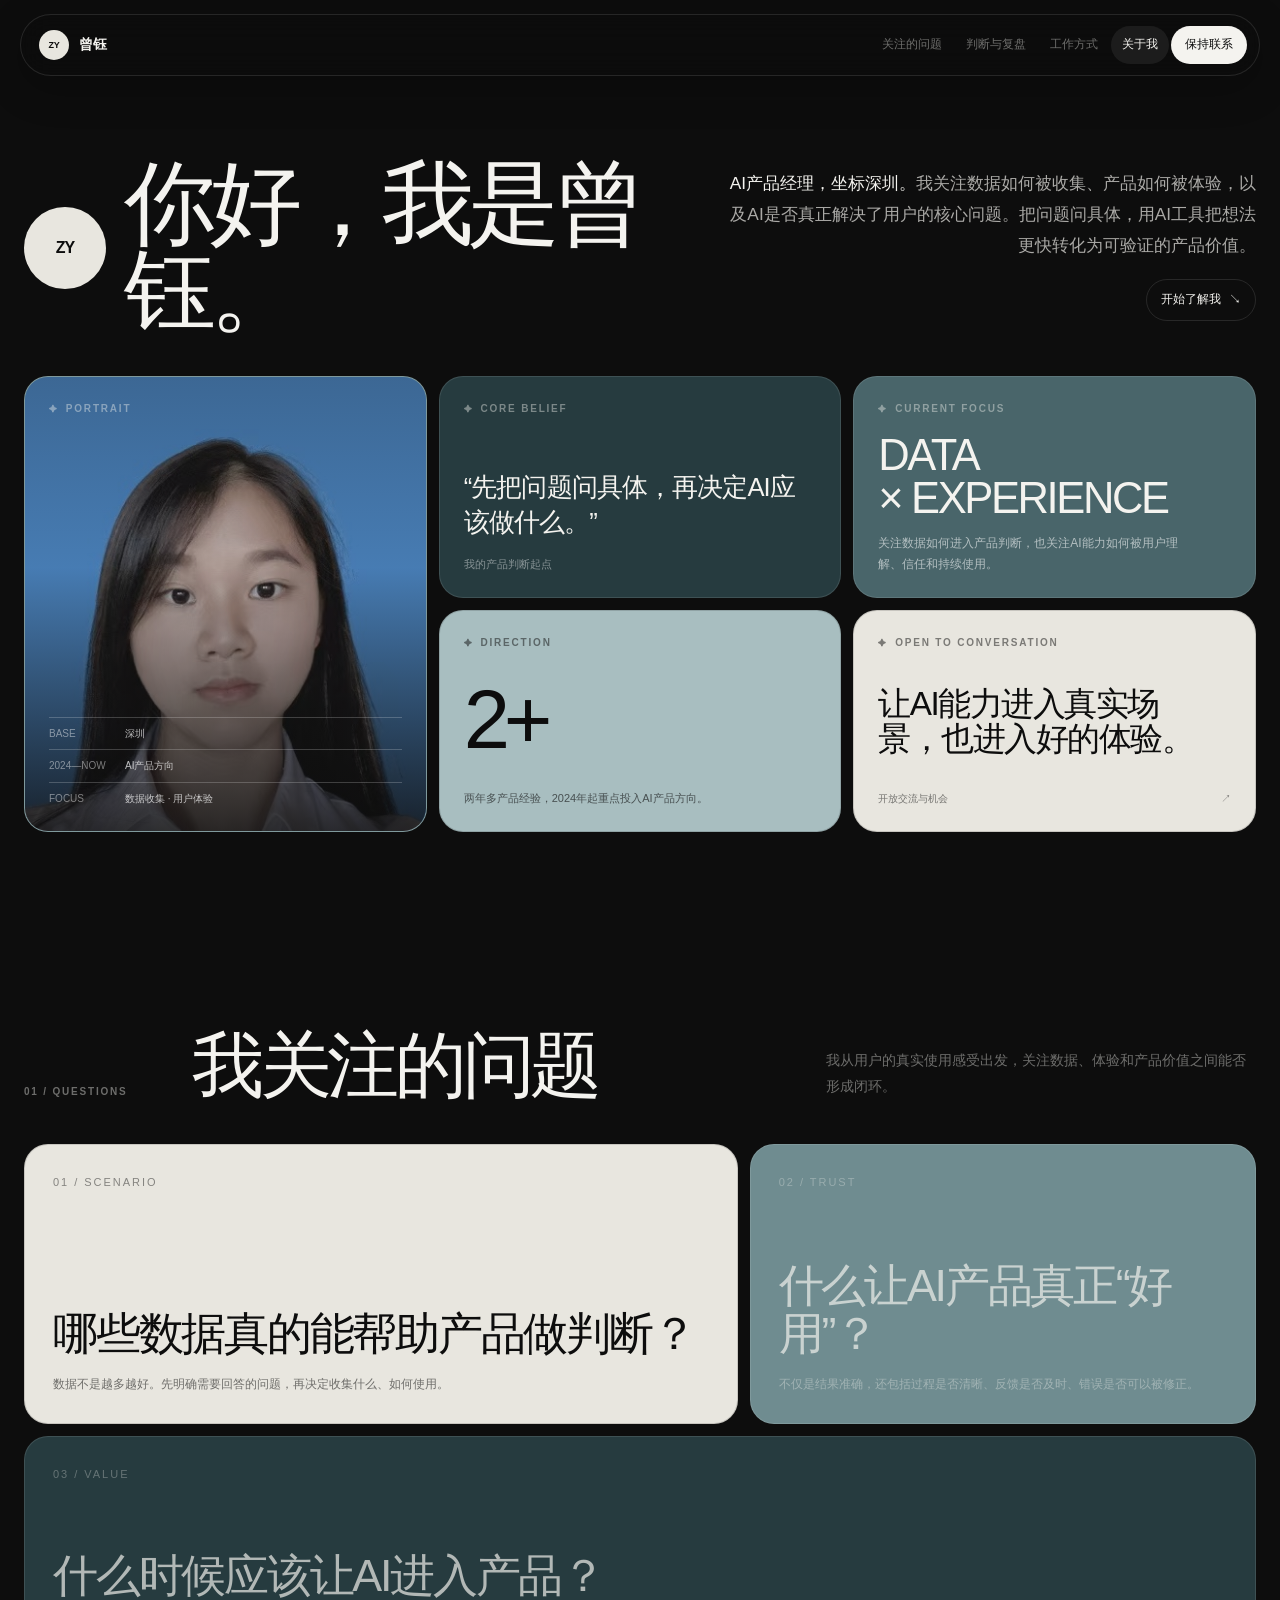
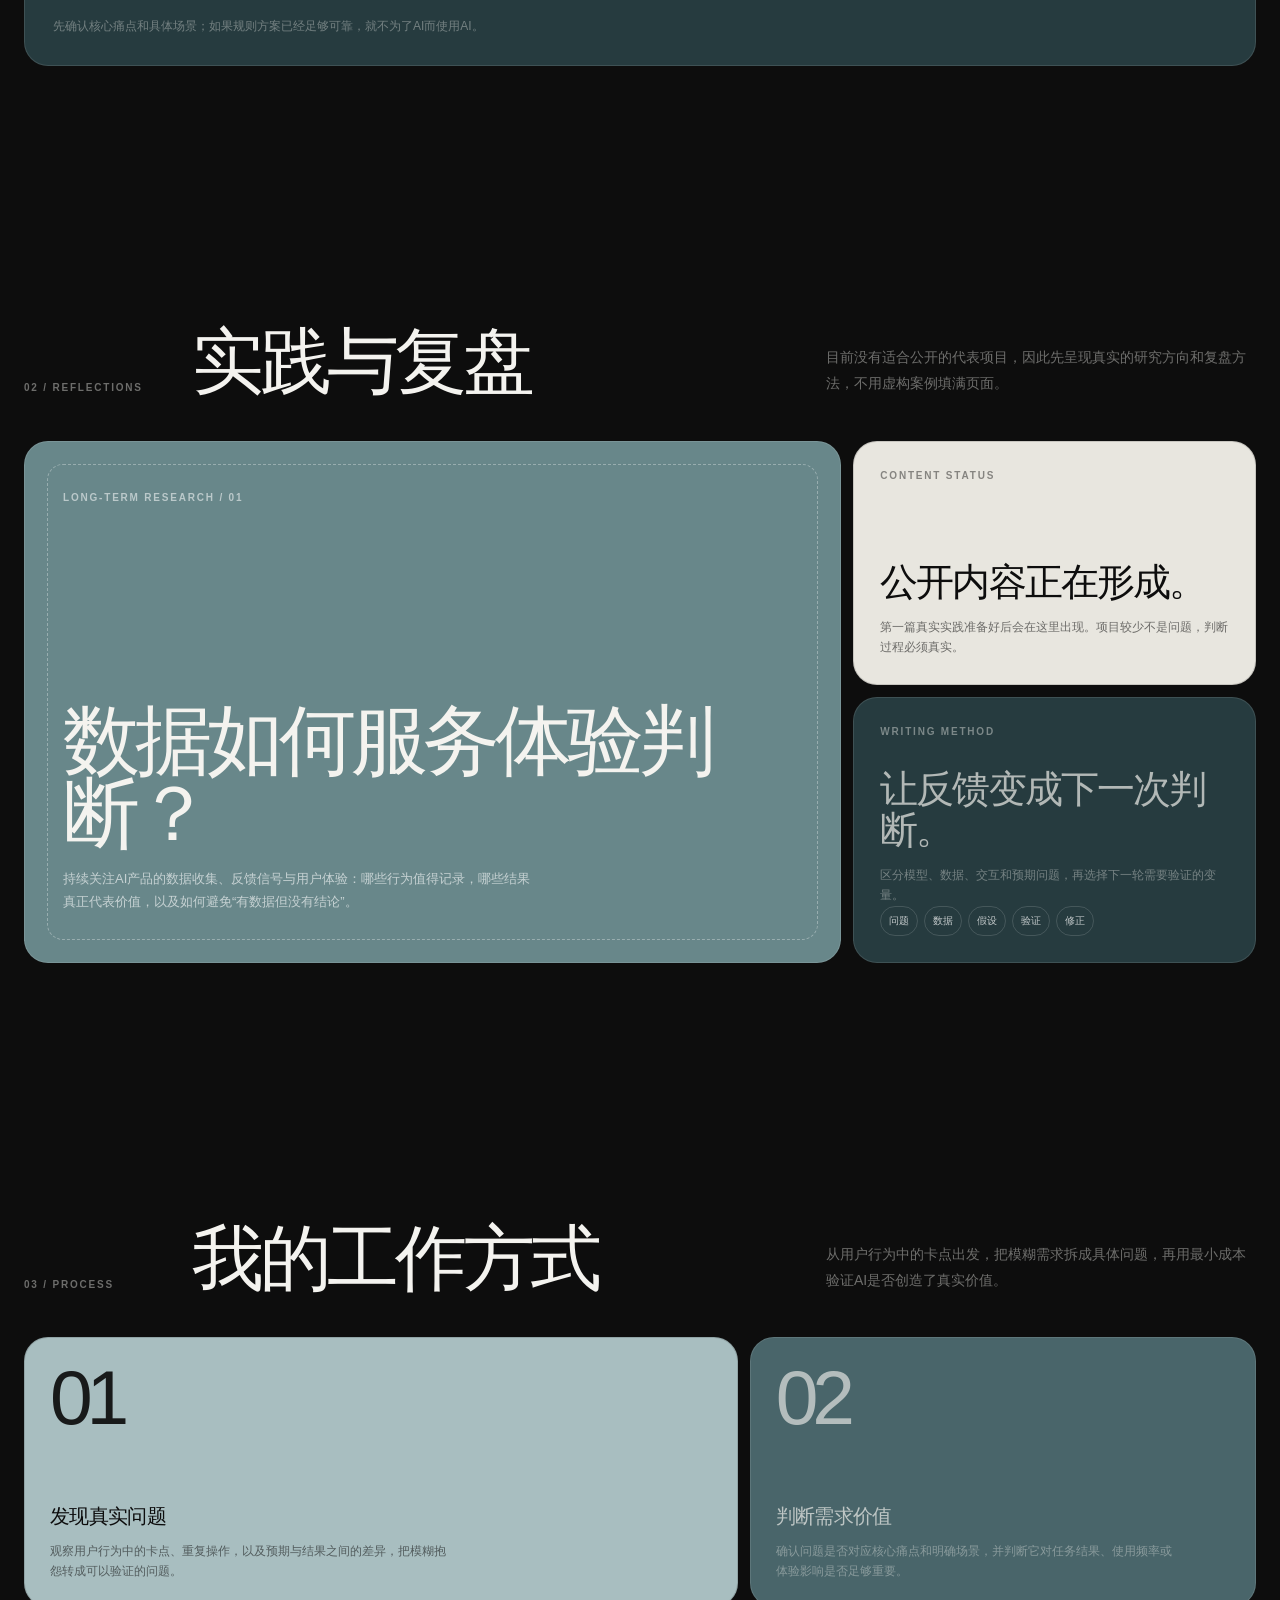
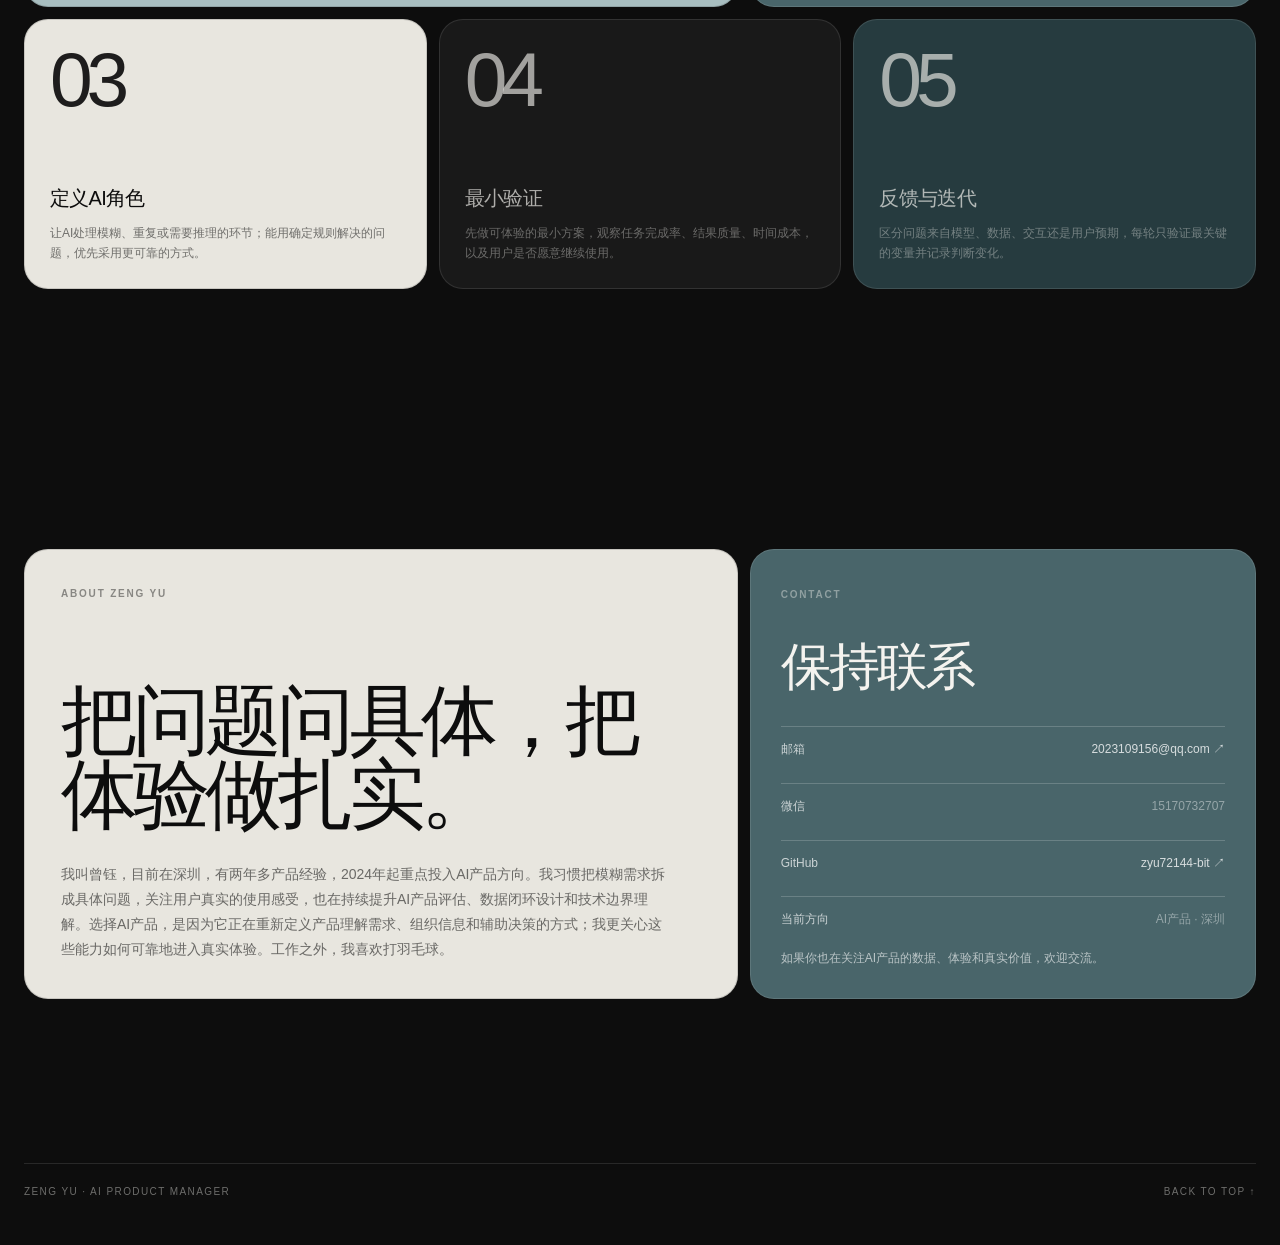
==== index.html @ a366eb20 "Update portfolio content and profile" ====
<!DOCTYPE html>
<html lang="zh-CN">
<head>
  <meta charset="UTF-8">
  <meta name="viewport" content="width=device-width, initial-scale=1.0">
  <meta name="description" content="曾钰，深圳AI产品经理，拥有2年多产品经验，关注AI产品的数据收集、用户体验与验证迭代。">
  <meta name="theme-color" content="#0d0d0d">
  <meta http-equiv="Content-Security-Policy" content="default-src 'self' data:; style-src 'unsafe-inline'; script-src 'unsafe-inline'; img-src 'self' data:; media-src 'self' data:; font-src 'self' data:; connect-src 'none'; object-src 'none'; base-uri 'none';">
  <title>曾钰 - 关注AI数据与用户体验的产品经理</title>
  <script>document.documentElement.classList.add('js');</script>
  <style>
    :root {
      --black: #0d0d0d;
      --black-soft: #131313;
      --black-raised: #191919;
      --line: rgba(255, 255, 255, 0.11);
      --line-dark: rgba(13, 13, 13, 0.15);
      --white: #f4f3ef;
      --white-soft: rgba(244, 243, 239, 0.68);
      --white-muted: rgba(244, 243, 239, 0.42);
      --paper: #e8e6df;
      --mist: #a8bec0;
      --mist-deep: #6f8c90;
      --teal: #49656a;
      --teal-deep: #263b3f;
      --max-width: 1240px;
      --nav-height: 62px;
      --radius: 24px;
      --radius-sm: 18px;
      --ease: cubic-bezier(0.22, 1, 0.36, 1);
      color-scheme: dark;
    }

    *,
    *::before,
    *::after {
      box-sizing: border-box;
    }

    html {
      scroll-behavior: smooth;
      background: var(--black);
    }

    body {
      margin: 0;
      min-width: 320px;
      overflow-x: hidden;
      background: var(--black);
      color: var(--white-soft);
      font-family: Helvetica, Arial, "PingFang SC", "Hiragino Sans GB", "Microsoft YaHei", sans-serif;
      font-size: 16px;
      line-height: 1.65;
      text-rendering: optimizeLegibility;
      -webkit-font-smoothing: antialiased;
    }

    body.menu-open {
      overflow: hidden;
    }

    a {
      color: inherit;
      text-decoration: none;
    }

    button,
    a {
      -webkit-tap-highlight-color: transparent;
    }

    button {
      font: inherit;
    }

    ::selection {
      background: var(--mist);
      color: var(--black);
    }

    :focus-visible {
      outline: 2px solid var(--white);
      outline-offset: 4px;
    }

    .skip-link {
      position: fixed;
      top: 10px;
      left: 10px;
      z-index: 1000;
      padding: 9px 13px;
      border-radius: 999px;
      background: var(--white);
      color: var(--black);
      transform: translateY(-170%);
      transition: transform 180ms ease;
    }

    .skip-link:focus {
      transform: translateY(0);
    }

    .site-header {
      position: fixed;
      inset: 0 0 auto;
      z-index: 100;
      padding: 14px 20px 0;
      pointer-events: none;
    }

    .nav-shell {
      width: min(100%, var(--max-width));
      min-height: var(--nav-height);
      margin: 0 auto;
      padding: 0 12px 0 18px;
      display: flex;
      align-items: center;
      justify-content: space-between;
      gap: 20px;
      border: 1px solid var(--line);
      border-radius: 999px;
      background: rgba(13, 13, 13, 0.84);
      box-shadow: 0 12px 40px rgba(0, 0, 0, 0.24);
      backdrop-filter: blur(14px);
      -webkit-backdrop-filter: blur(14px);
      pointer-events: auto;
    }

    .brand {
      display: inline-flex;
      align-items: center;
      gap: 10px;
      color: var(--white);
      font-size: 14px;
      font-weight: 600;
      white-space: nowrap;
    }

    .brand-mark {
      width: 30px;
      height: 30px;
      display: grid;
      place-items: center;
      border-radius: 50%;
      background: var(--paper);
      color: var(--black);
      font-size: 9px;
      letter-spacing: -0.02em;
    }

    .nav-links {
      display: flex;
      align-items: center;
      gap: 2px;
    }

    .nav-links a {
      padding: 9px 11px;
      border-radius: 999px;
      color: var(--white-muted);
      font-size: 12px;
      transition: color 200ms ease, background 200ms ease;
    }

    .nav-links a:hover,
    .nav-links a.active {
      background: rgba(255, 255, 255, 0.07);
      color: var(--white);
    }

    .nav-cta {
      padding: 9px 14px !important;
      background: var(--white) !important;
      color: var(--black) !important;
    }

    .menu-toggle {
      display: none;
      padding: 8px 13px;
      border: 0;
      border-radius: 999px;
      background: var(--white);
      color: var(--black);
      cursor: pointer;
      font-size: 12px;
      font-weight: 600;
    }

    main {
      position: relative;
      z-index: 1;
    }

    .hero,
    .section,
    #contact {
      scroll-margin-top: calc(var(--nav-height) + 34px);
    }

    .hero {
      min-height: 100svh;
      padding: 132px 24px 40px;
      display: flex;
      align-items: center;
    }

    .container {
      width: min(100%, var(--max-width));
      margin: 0 auto;
    }

    .hero-topline {
      margin-bottom: 40px;
      display: flex;
      align-items: flex-start;
      justify-content: space-between;
      gap: 34px;
    }

    .hello-lockup {
      display: flex;
      align-items: center;
      gap: 18px;
    }

    .hello-disc {
      width: clamp(58px, 6.4vw, 84px);
      height: clamp(58px, 6.4vw, 84px);
      flex: 0 0 auto;
      display: grid;
      place-items: center;
      border-radius: 50%;
      background: var(--paper);
      color: var(--black);
      font-size: clamp(0.8rem, 1.4vw, 1rem);
      font-weight: 700;
      letter-spacing: -0.06em;
      transition: transform 420ms var(--ease);
    }

    .hello-lockup:hover .hello-disc {
      transform: rotate(-8deg) scale(1.04);
    }

    .hero h1 {
      margin: 0;
      color: var(--white);
      font-size: clamp(3rem, 7.2vw, 6.8rem);
      font-weight: 500;
      letter-spacing: -0.065em;
      line-height: 0.96;
    }

    .hero-copy {
      max-width: 540px;
      padding-top: 8px;
      text-align: right;
    }

    .hero-copy p {
      margin: 0;
      color: var(--white-soft);
      font-size: clamp(0.92rem, 1.5vw, 1.08rem);
      line-height: 1.8;
    }

    .hero-copy strong {
      color: var(--white);
      font-weight: 500;
    }

    .hero-copy a {
      margin-top: 18px;
      display: inline-flex;
      align-items: center;
      gap: 8px;
      padding: 10px 14px;
      border: 1px solid var(--line);
      border-radius: 999px;
      color: var(--white);
      font-size: 12px;
      transition: background 200ms ease, transform 200ms var(--ease);
    }

    .hero-copy a:hover {
      background: rgba(255, 255, 255, 0.07);
      transform: translateY(-2px);
    }

    .bento-grid {
      display: grid;
      grid-template-columns: repeat(12, minmax(0, 1fr));
      grid-auto-rows: 222px;
      gap: 12px;
    }

    .card {
      position: relative;
      min-width: 0;
      overflow: hidden;
      border: 1px solid var(--line);
      border-radius: var(--radius);
      background: var(--black-raised);
      transition: transform 420ms var(--ease), border-color 260ms ease;
    }

    .card:hover {
      z-index: 2;
      border-color: rgba(255, 255, 255, 0.22);
      transform: translateY(-4px);
    }

    .js .card.reveal.is-visible:hover {
      transform: translateY(-4px);
    }

    .card-label {
      display: inline-flex;
      align-items: center;
      gap: 7px;
      color: var(--white-muted);
      font-size: 10px;
      font-weight: 600;
      letter-spacing: 0.18em;
      text-transform: uppercase;
    }

    .card-label::before {
      content: "✦";
      font-size: 8px;
    }

    .portrait-card {
      grid-column: span 4;
      grid-row: span 2;
      padding: 24px;
      display: flex;
      flex-direction: column;
      justify-content: space-between;
      background: var(--mist-deep);
      color: var(--white);
    }

    .portrait-placeholder {
      position: absolute;
      inset: 0;
      display: grid;
      place-items: center;
      padding: 30px;
      background: var(--mist-deep);
      text-align: center;
    }

    .portrait-placeholder::before {
      content: "";
      position: absolute;
      inset: 18px;
      border: 1px dashed rgba(255, 255, 255, 0.3);
      border-radius: 16px;
    }

    .portrait-photo {
      position: absolute;
      inset: 0;
      width: 100%;
      height: 100%;
      object-fit: cover;
      object-position: center 24%;
      filter: saturate(0.74) contrast(0.96) brightness(0.9);
    }

    .portrait-card::after {
      content: "";
      position: absolute;
      inset: 0;
      z-index: 1;
      background: linear-gradient(180deg, rgba(13, 13, 13, 0.2) 0%, rgba(13, 13, 13, 0.02) 42%, rgba(13, 13, 13, 0.82) 100%);
      pointer-events: none;
    }

    .placeholder-text {
      position: relative;
      z-index: 1;
      max-width: 240px;
      padding: 13px 15px;
      border-radius: 12px;
      background: rgba(13, 13, 13, 0.54);
      color: rgba(255, 255, 255, 0.76);
      font-size: 11px;
      line-height: 1.65;
    }

    .placeholder-text strong {
      display: block;
      margin-bottom: 4px;
      color: var(--white);
      font-size: 13px;
      font-weight: 600;
    }

    .portrait-card .card-label,
    .portrait-meta {
      position: relative;
      z-index: 2;
    }

    .portrait-meta {
      display: grid;
      gap: 7px;
    }

    .meta-row {
      padding-top: 8px;
      display: grid;
      grid-template-columns: 64px 1fr;
      gap: 12px;
      border-top: 1px solid rgba(255, 255, 255, 0.2);
      color: rgba(255, 255, 255, 0.72);
      font-size: 10px;
    }

    .meta-row span:first-child {
      color: rgba(255, 255, 255, 0.45);
    }

    .manifesto-card {
      grid-column: span 4;
      padding: 24px;
      display: flex;
      flex-direction: column;
      justify-content: space-between;
      background: var(--teal-deep);
    }

    .manifesto-card blockquote {
      margin: 0;
      max-width: 410px;
      color: var(--white);
      font-size: clamp(1.15rem, 2vw, 1.6rem);
      font-weight: 400;
      letter-spacing: -0.035em;
      line-height: 1.35;
    }

    .manifesto-card p {
      margin: 16px 0 0;
      color: rgba(255, 255, 255, 0.45);
      font-size: 11px;
    }

    .stat-card {
      grid-column: span 4;
      padding: 24px;
      display: flex;
      flex-direction: column;
      justify-content: space-between;
      background: var(--mist);
      color: var(--black);
      border-color: var(--line-dark);
    }

    .stat-card .card-label {
      color: rgba(13, 13, 13, 0.5);
    }

    .stat-card strong {
      display: block;
      color: var(--black);
      font-size: clamp(3.2rem, 6.5vw, 6rem);
      font-weight: 500;
      letter-spacing: -0.075em;
      line-height: 0.9;
    }

    .stat-card p {
      margin: 0;
      color: rgba(13, 13, 13, 0.62);
      font-size: 11px;
    }

    .visual-card {
      grid-column: span 4;
      padding: 24px;
      display: flex;
      flex-direction: column;
      justify-content: space-between;
      background: var(--teal);
    }

    .visual-placeholder {
      position: absolute;
      inset: 0;
      display: grid;
      place-items: center;
      padding: 28px;
      background: var(--teal);
    }

    .visual-placeholder::before {
      content: "";
      position: absolute;
      inset: 18px;
      border: 1px dashed rgba(255, 255, 255, 0.3);
      border-radius: 16px;
    }

    .visual-card .card-label,
    .visual-card .visual-caption {
      position: relative;
      z-index: 2;
    }

    .visual-caption {
      display: flex;
      align-items: flex-end;
      justify-content: space-between;
      gap: 14px;
      color: rgba(255, 255, 255, 0.78);
      font-size: 11px;
    }

    .visual-caption span:last-child {
      font-size: 20px;
    }

    .focus-content {
      position: relative;
      z-index: 2;
      min-height: 100%;
      display: flex;
      flex-direction: column;
      justify-content: center;
      gap: 14px;
    }

    .focus-content strong {
      color: var(--white);
      font-size: clamp(2rem, 3.4vw, 3.5rem);
      font-weight: 500;
      letter-spacing: -0.055em;
      line-height: 0.98;
    }

    .focus-content p {
      max-width: 310px;
      margin: 0;
      color: rgba(255, 255, 255, 0.58);
      font-size: 12px;
      line-height: 1.7;
    }

    .contact-card {
      grid-column: span 4;
      padding: 24px;
      display: flex;
      flex-direction: column;
      justify-content: space-between;
      background: var(--paper);
      color: var(--black);
      border-color: var(--line-dark);
    }

    .contact-card .card-label {
      color: rgba(13, 13, 13, 0.5);
    }

    .contact-card h2 {
      margin: 0;
      max-width: 330px;
      color: var(--black);
      font-size: clamp(1.5rem, 2.6vw, 2.3rem);
      font-weight: 500;
      letter-spacing: -0.045em;
      line-height: 1.08;
    }

    .contact-card p {
      margin: 0;
      display: flex;
      justify-content: space-between;
      gap: 12px;
      color: rgba(13, 13, 13, 0.52);
      font-size: 10px;
    }

    .section {
      padding: 130px 24px;
    }

    .section-head {
      margin-bottom: 44px;
      display: grid;
      grid-template-columns: 140px minmax(0, 1fr) minmax(260px, 430px);
      gap: 28px;
      align-items: end;
    }

    .section-index,
    .eyebrow {
      color: var(--white-muted);
      font-size: 10px;
      font-weight: 600;
      letter-spacing: 0.18em;
      text-transform: uppercase;
    }

    .section-title {
      margin: 0;
      color: var(--white);
      font-size: clamp(2.6rem, 5.6vw, 5.4rem);
      font-weight: 500;
      letter-spacing: -0.06em;
      line-height: 0.98;
    }

    .section-lead {
      margin: 0;
      color: var(--white-muted);
      font-size: 14px;
      line-height: 1.85;
    }

    .question-grid,
    .reflection-grid,
    .process-grid,
    .about-grid {
      display: grid;
      grid-template-columns: repeat(12, minmax(0, 1fr));
      gap: 12px;
    }

    .process-grid {
      margin: 0;
      padding: 0;
      list-style: none;
    }

    .question-card {
      min-height: 280px;
      padding: 28px;
      display: flex;
      flex-direction: column;
      justify-content: space-between;
    }

    .question-card:nth-child(1) {
      grid-column: span 7;
      background: var(--paper);
      color: var(--black);
      border-color: var(--line-dark);
    }

    .question-card:nth-child(2) {
      grid-column: span 5;
      background: var(--mist-deep);
    }

    .question-card:nth-child(3) {
      grid-column: span 12;
      min-height: 230px;
      background: var(--teal-deep);
    }

    .question-card .number {
      color: currentColor;
      font-size: 11px;
      letter-spacing: 0.18em;
      opacity: 0.45;
    }

    .question-card h3 {
      max-width: 720px;
      margin: 50px 0 0;
      color: currentColor;
      font-size: clamp(1.7rem, 3.5vw, 3.4rem);
      font-weight: 500;
      letter-spacing: -0.05em;
      line-height: 1.08;
    }

    .question-card p {
      margin: 18px 0 0;
      color: currentColor;
      font-size: 12px;
      opacity: 0.55;
    }

    .reflection-cover {
      grid-column: span 8;
      grid-row: span 2;
      min-height: 500px;
      display: grid;
      place-items: center;
      background: #68878a;
    }

    .reflection-cover::before {
      content: "";
      position: absolute;
      inset: 22px;
      border: 1px dashed rgba(255, 255, 255, 0.32);
      border-radius: 16px;
    }

    .reflection-cover .placeholder-text {
      max-width: 290px;
      text-align: center;
    }

    .research-preview {
      position: relative;
      z-index: 1;
      width: 100%;
      min-height: 500px;
      padding: 38px;
      display: flex;
      flex-direction: column;
      justify-content: space-between;
      color: var(--white);
    }

    .research-preview .eyebrow {
      color: rgba(255, 255, 255, 0.55);
    }

    .research-preview h3 {
      max-width: 700px;
      margin: 0;
      font-size: clamp(2.6rem, 6vw, 5.8rem);
      font-weight: 500;
      letter-spacing: -0.065em;
      line-height: 0.95;
    }

    .research-preview p {
      max-width: 480px;
      margin: 18px 0 0;
      color: rgba(255, 255, 255, 0.62);
      font-size: 13px;
      line-height: 1.75;
    }

    .status-card,
    .method-card {
      grid-column: span 4;
      min-height: 244px;
      padding: 26px;
      display: flex;
      flex-direction: column;
      justify-content: space-between;
    }

    .status-card {
      background: var(--paper);
      color: var(--black);
      border-color: var(--line-dark);
    }

    .method-card {
      background: var(--teal-deep);
    }

    .status-card .eyebrow {
      color: rgba(13, 13, 13, 0.45);
    }

    .status-card h3,
    .method-card h3 {
      margin: 28px 0 0;
      color: currentColor;
      font-size: clamp(1.6rem, 3vw, 2.6rem);
      font-weight: 500;
      letter-spacing: -0.05em;
      line-height: 1.08;
    }

    .status-card p,
    .method-card p {
      margin: 14px 0 0;
      color: currentColor;
      font-size: 12px;
      line-height: 1.7;
      opacity: 0.56;
    }

    .method-flow {
      display: flex;
      flex-wrap: wrap;
      gap: 6px;
      color: rgba(255, 255, 255, 0.72);
      font-size: 10px;
    }

    .method-flow span {
      padding: 6px 8px;
      border: 1px solid rgba(255, 255, 255, 0.14);
      border-radius: 999px;
    }

    .process-card {
      grid-column: span 4;
      min-height: 270px;
      padding: 25px;
      display: flex;
      flex-direction: column;
      justify-content: space-between;
    }

    .process-card:nth-child(1) {
      grid-column: span 7;
      background: var(--mist);
      color: var(--black);
      border-color: var(--line-dark);
    }

    .process-card:nth-child(2) {
      grid-column: span 5;
      background: var(--teal);
    }

    .process-card:nth-child(3),
    .process-card:nth-child(4),
    .process-card:nth-child(5) {
      grid-column: span 4;
    }

    .process-card:nth-child(3) {
      background: var(--paper);
      color: var(--black);
      border-color: var(--line-dark);
    }

    .process-card:nth-child(4) {
      background: var(--black-raised);
    }

    .process-card:nth-child(5) {
      background: var(--teal-deep);
    }

    .process-number {
      color: currentColor;
      font-size: clamp(3rem, 6vw, 5rem);
      font-weight: 500;
      letter-spacing: -0.08em;
      line-height: 0.9;
      opacity: 0.92;
    }

    .process-card h3 {
      margin: 0 0 8px;
      color: currentColor;
      font-size: 20px;
      font-weight: 500;
      letter-spacing: -0.035em;
    }

    .process-card p {
      max-width: 400px;
      margin: 0;
      color: currentColor;
      font-size: 12px;
      line-height: 1.7;
      opacity: 0.55;
    }

    .about-card {
      grid-column: span 7;
      min-height: 450px;
      padding: 36px;
      display: flex;
      flex-direction: column;
      justify-content: space-between;
      background: var(--paper);
      color: var(--black);
      border-color: var(--line-dark);
    }

    .about-card .eyebrow {
      color: rgba(13, 13, 13, 0.44);
    }

    .about-card h2 {
      max-width: 760px;
      margin: 30px 0;
      color: var(--black);
      font-size: clamp(2.7rem, 6vw, 6rem);
      font-weight: 500;
      letter-spacing: -0.065em;
      line-height: 0.96;
    }

    .about-card p {
      max-width: 610px;
      margin: 0;
      color: rgba(13, 13, 13, 0.58);
      font-size: 14px;
      line-height: 1.8;
    }

    .contact-panel {
      grid-column: span 5;
      min-height: 450px;
      padding: 30px;
      display: flex;
      flex-direction: column;
      justify-content: space-between;
      background: var(--teal);
    }

    .contact-panel h2 {
      margin: 34px 0 0;
      color: var(--white);
      font-size: clamp(2.1rem, 4vw, 4rem);
      font-weight: 500;
      letter-spacing: -0.055em;
      line-height: 1;
    }

    .contact-list {
      margin: 34px 0 0;
      padding: 0;
      display: grid;
      gap: 10px;
      list-style: none;
    }

    .contact-list li {
      padding: 13px 0;
      display: flex;
      justify-content: space-between;
      gap: 16px;
      border-top: 1px solid rgba(255, 255, 255, 0.18);
      color: rgba(255, 255, 255, 0.72);
      font-size: 12px;
    }

    .contact-list span:last-child {
      color: rgba(255, 255, 255, 0.42);
    }

    .contact-list a {
      color: rgba(255, 255, 255, 0.78);
      text-align: right;
      overflow-wrap: anywhere;
      transition: color 180ms ease;
    }

    .contact-list a:hover {
      color: var(--white);
    }

    .contact-note {
      margin: 0;
      color: rgba(255, 255, 255, 0.62);
      font-size: 12px;
      line-height: 1.7;
    }

    .footer {
      padding: 34px 24px 44px;
    }

    .footer-inner {
      width: min(100%, var(--max-width));
      margin: 0 auto;
      padding-top: 20px;
      display: flex;
      justify-content: space-between;
      gap: 24px;
      border-top: 1px solid var(--line);
      color: var(--white-muted);
      font-size: 10px;
      letter-spacing: 0.14em;
      text-transform: uppercase;
    }

    .js .reveal {
      opacity: 0;
      transform: translateY(26px);
      transition: opacity 760ms var(--ease), transform 760ms var(--ease);
    }

    .js .reveal.is-visible {
      opacity: 1;
      transform: translateY(0);
    }

    .delay-1 {
      transition-delay: 80ms !important;
    }

    .delay-2 {
      transition-delay: 160ms !important;
    }

    .delay-3 {
      transition-delay: 240ms !important;
    }

    @media (max-width: 980px) {
      .hero-topline {
        align-items: flex-start;
        flex-direction: column;
      }

      .hero-copy {
        max-width: 680px;
        padding-left: calc(clamp(58px, 6.4vw, 84px) + 18px);
        text-align: left;
      }

      .portrait-card {
        grid-column: span 6;
      }

      .manifesto-card,
      .stat-card,
      .visual-card,
      .contact-card {
        grid-column: span 6;
      }

      .section-head {
        grid-template-columns: 110px minmax(0, 1fr);
      }

      .section-lead {
        grid-column: 2;
      }

      .reflection-cover {
        grid-column: span 7;
      }

      .status-card,
      .method-card {
        grid-column: span 5;
      }

      .process-card:nth-child(n) {
        grid-column: span 6;
      }

      .process-card:last-child {
        grid-column: span 12;
      }
    }

    @media (max-width: 760px) {
      :root {
        --nav-height: 56px;
        --radius: 20px;
      }

      .site-header {
        padding: 10px 12px 0;
      }

      .nav-shell {
        min-height: var(--nav-height);
        padding: 0 10px 0 13px;
        overflow: visible;
      }

      .menu-toggle {
        display: inline-flex;
      }

      .nav-links {
        position: absolute;
        top: calc(100% + 8px);
        left: 12px;
        right: 12px;
        padding: 10px;
        display: grid;
        gap: 2px;
        border: 1px solid var(--line);
        border-radius: 20px;
        background: rgba(13, 13, 13, 0.97);
        box-shadow: 0 18px 50px rgba(0, 0, 0, 0.35);
        opacity: 0;
        visibility: hidden;
        transform: translateY(-8px);
        transition: opacity 180ms ease, visibility 180ms ease, transform 180ms ease;
      }

      .nav-links.open {
        opacity: 1;
        visibility: visible;
        transform: translateY(0);
      }

      .nav-links a {
        padding: 12px;
      }

      .nav-cta {
        margin-top: 4px;
        text-align: center;
      }

      .hero {
        min-height: auto;
        padding: 112px 16px 32px;
      }

      .hello-lockup {
        gap: 12px;
      }

      .hello-disc {
        width: 54px;
        height: 54px;
      }

      .hero h1 {
        font-size: clamp(2.8rem, 13vw, 4.4rem);
      }

      .hero-copy {
        padding-left: 66px;
      }

      .bento-grid {
        grid-template-columns: repeat(2, minmax(0, 1fr));
        grid-auto-rows: auto;
      }

      .portrait-card {
        grid-column: span 1;
        grid-row: span 2;
        min-height: 500px;
      }

      .manifesto-card,
      .stat-card,
      .visual-card,
      .contact-card {
        grid-column: span 1;
        min-height: 244px;
      }

      .section {
        padding: 100px 16px;
      }

      .section-head {
        margin-bottom: 30px;
        grid-template-columns: 1fr;
        gap: 13px;
      }

      .section-lead {
        grid-column: auto;
      }

      .question-card:nth-child(n),
      .reflection-cover,
      .status-card,
      .method-card,
      .process-card:nth-child(n),
      .about-card,
      .contact-panel {
        grid-column: span 12;
      }

      .question-card:nth-child(n) {
        min-height: 240px;
      }

      .reflection-cover {
        grid-row: auto;
        min-height: 400px;
      }

      .status-card,
      .method-card,
      .process-card {
        min-height: 235px;
      }

      .about-card,
      .contact-panel {
        min-height: 390px;
      }

      .footer-inner {
        align-items: flex-start;
        flex-direction: column;
      }
    }

    @media (max-width: 560px) {
      .hero-topline {
        margin-bottom: 28px;
      }

      .hero-copy {
        padding-left: 0;
      }

      .bento-grid {
        grid-template-columns: 1fr;
      }

      .portrait-card,
      .manifesto-card,
      .stat-card,
      .visual-card,
      .contact-card {
        grid-column: auto;
      }

      .portrait-card {
        grid-row: auto;
        min-height: 520px;
      }

      .manifesto-card,
      .stat-card,
      .visual-card,
      .contact-card {
        min-height: 230px;
      }

      .section-title {
        font-size: clamp(2.5rem, 14vw, 4rem);
      }

      .about-card,
      .contact-panel {
        padding: 28px 24px;
      }
    }

    @media (prefers-reduced-motion: reduce) {
      html {
        scroll-behavior: auto;
      }

      *,
      *::before,
      *::after {
        animation-duration: 0.01ms !important;
        animation-iteration-count: 1 !important;
        scroll-behavior: auto !important;
        transition-duration: 0.01ms !important;
        transition-delay: 0ms !important;
      }

      .js .reveal {
        opacity: 1;
        transform: none;
      }
    }
  </style>
</head>
<body>
  <a class="skip-link" href="#main-content">跳到主要内容</a>

  <header class="site-header">
    <nav class="nav-shell" aria-label="主导航">
      <a class="brand" href="#home" aria-label="曾钰，返回首页">
        <span class="brand-mark" aria-hidden="true">ZY</span>
        <span>曾钰</span>
      </a>

      <button class="menu-toggle" type="button" aria-expanded="false" aria-controls="primary-navigation">菜单</button>

      <div class="nav-links" id="primary-navigation">
        <a href="#questions">关注的问题</a>
        <a href="#reflections">判断与复盘</a>
        <a href="#process">工作方式</a>
        <a href="#about">关于我</a>
        <a class="nav-cta" href="#contact">保持联系</a>
      </div>
    </nav>
  </header>

  <main id="main-content">
    <section class="hero" id="home" aria-labelledby="hero-title">
      <div class="container">
        <div class="hero-topline">
          <div class="hello-lockup reveal">
            <span class="hello-disc" aria-hidden="true">ZY</span>
            <h1 id="hero-title">你好，我是曾钰。</h1>
          </div>

          <div class="hero-copy reveal delay-1">
            <p><strong>AI产品经理，坐标深圳。</strong>我关注数据如何被收集、产品如何被体验，以及AI是否真正解决了用户的核心问题。把问题问具体，用AI工具把想法更快转化为可验证的产品价值。</p>
            <a href="#questions">开始了解我 <span aria-hidden="true">↘</span></a>
          </div>
        </div>

        <div class="bento-grid" aria-label="个人概览">
          <article class="card portrait-card reveal">
            <span class="card-label">Portrait</span>
            <img class="portrait-photo" src="[data-uri]" alt="曾钰的个人照片">
            <div class="portrait-meta">
              <div class="meta-row"><span>BASE</span><span>深圳</span></div>
              <div class="meta-row"><span>2024—NOW</span><span>AI产品方向</span></div>
              <div class="meta-row"><span>FOCUS</span><span>数据收集 · 用户体验</span></div>
            </div>
          </article>

          <article class="card manifesto-card reveal delay-1">
            <span class="card-label">Core belief</span>
            <div>
              <blockquote>“先把问题问具体，再决定AI应该做什么。”</blockquote>
              <p>我的产品判断起点</p>
            </div>
          </article>

          <article class="card visual-card reveal delay-2">
            <span class="card-label">Current focus</span>
            <div class="focus-content">
              <strong>DATA<br>× EXPERIENCE</strong>
              <p>关注数据如何进入产品判断，也关注AI能力如何被用户理解、信任和持续使用。</p>
            </div>
          </article>

          <article class="card stat-card reveal delay-1">
            <span class="card-label">Direction</span>
            <strong>2+</strong>
            <p>两年多产品经验，2024年起重点投入AI产品方向。</p>
          </article>

          <article class="card contact-card reveal delay-2">
            <span class="card-label">Open to conversation</span>
            <h2>让AI能力进入真实场景，也进入好的体验。</h2>
            <p><span>开放交流与机会</span><span aria-hidden="true">↗</span></p>
          </article>
        </div>
      </div>
    </section>

    <section class="section" id="questions" aria-labelledby="questions-title">
      <div class="container">
        <header class="section-head reveal">
          <span class="section-index">01 / Questions</span>
          <h2 class="section-title" id="questions-title">我关注的问题</h2>
          <p class="section-lead">我从用户的真实使用感受出发，关注数据、体验和产品价值之间能否形成闭环。</p>
        </header>

        <div class="question-grid">
          <article class="card question-card reveal">
            <span class="number">01 / SCENARIO</span>
            <div>
              <h3>哪些数据真的能帮助产品做判断？</h3>
              <p>数据不是越多越好。先明确需要回答的问题，再决定收集什么、如何使用。</p>
            </div>
          </article>

          <article class="card question-card reveal delay-1">
            <span class="number">02 / TRUST</span>
            <div>
              <h3>什么让AI产品真正“好用”？</h3>
              <p>不仅是结果准确，还包括过程是否清晰、反馈是否及时、错误是否可以被修正。</p>
            </div>
          </article>

          <article class="card question-card reveal">
            <span class="number">03 / VALUE</span>
            <div>
              <h3>什么时候应该让AI进入产品？</h3>
              <p>先确认核心痛点和具体场景；如果规则方案已经足够可靠，就不为了AI而使用AI。</p>
            </div>
          </article>
        </div>
      </div>
    </section>

    <section class="section" id="reflections" aria-labelledby="reflections-title">
      <div class="container">
        <header class="section-head reveal">
          <span class="section-index">02 / Reflections</span>
          <h2 class="section-title" id="reflections-title">实践与复盘</h2>
          <p class="section-lead">目前没有适合公开的代表项目，因此先呈现真实的研究方向和复盘方法，不用虚构案例填满页面。</p>
        </header>

        <div class="reflection-grid">
          <div class="card reflection-cover reveal">
            <div class="research-preview">
              <span class="eyebrow">Long-term research / 01</span>
              <div>
                <h3>数据如何服务体验判断？</h3>
                <p>持续关注AI产品的数据收集、反馈信号与用户体验：哪些行为值得记录，哪些结果真正代表价值，以及如何避免“有数据但没有结论”。</p>
              </div>
            </div>
          </div>

          <article class="card status-card reveal delay-1">
            <span class="eyebrow">Content status</span>
            <div>
              <h3>公开内容正在形成。</h3>
              <p>第一篇真实实践准备好后会在这里出现。项目较少不是问题，判断过程必须真实。</p>
            </div>
          </article>

          <article class="card method-card reveal delay-2">
            <span class="eyebrow">Writing method</span>
            <div>
              <h3>让反馈变成下一次判断。</h3>
              <p>区分模型、数据、交互和预期问题，再选择下一轮需要验证的变量。</p>
            </div>
            <div class="method-flow" aria-label="复盘结构">
              <span>问题</span>
              <span>数据</span>
              <span>假设</span>
              <span>验证</span>
              <span>修正</span>
            </div>
          </article>
        </div>
      </div>
    </section>

    <section class="section" id="process" aria-labelledby="process-title">
      <div class="container">
        <header class="section-head reveal">
          <span class="section-index">03 / Process</span>
          <h2 class="section-title" id="process-title">我的工作方式</h2>
          <p class="section-lead">从用户行为中的卡点出发，把模糊需求拆成具体问题，再用最小成本验证AI是否创造了真实价值。</p>
        </header>

        <ol class="process-grid">
          <li class="card process-card reveal">
            <span class="process-number">01</span>
            <div>
              <h3>发现真实问题</h3>
              <p>观察用户行为中的卡点、重复操作，以及预期与结果之间的差异，把模糊抱怨转成可以验证的问题。</p>
            </div>
          </li>

          <li class="card process-card reveal delay-1">
            <span class="process-number">02</span>
            <div>
              <h3>判断需求价值</h3>
              <p>确认问题是否对应核心痛点和明确场景，并判断它对任务结果、使用频率或体验影响是否足够重要。</p>
            </div>
          </li>

          <li class="card process-card reveal">
            <span class="process-number">03</span>
            <div>
              <h3>定义AI角色</h3>
              <p>让AI处理模糊、重复或需要推理的环节；能用确定规则解决的问题，优先采用更可靠的方式。</p>
            </div>
          </li>

          <li class="card process-card reveal delay-1">
            <span class="process-number">04</span>
            <div>
              <h3>最小验证</h3>
              <p>先做可体验的最小方案，观察任务完成率、结果质量、时间成本，以及用户是否愿意继续使用。</p>
            </div>
          </li>

          <li class="card process-card reveal delay-2">
            <span class="process-number">05</span>
            <div>
              <h3>反馈与迭代</h3>
              <p>区分问题来自模型、数据、交互还是用户预期，每轮只验证最关键的变量并记录判断变化。</p>
            </div>
          </li>
        </ol>
      </div>
    </section>

    <section class="section" id="about" aria-labelledby="about-title">
      <div class="container">
        <div class="about-grid">
          <article class="card about-card reveal">
            <span class="eyebrow">About Zeng Yu</span>
            <div>
              <h2 id="about-title">把问题问具体，把体验做扎实。</h2>
              <p>我叫曾钰，目前在深圳，有两年多产品经验，2024年起重点投入AI产品方向。我习惯把模糊需求拆成具体问题，关注用户真实的使用感受，也在持续提升AI产品评估、数据闭环设计和技术边界理解。选择AI产品，是因为它正在重新定义产品理解需求、组织信息和辅助决策的方式；我更关心这些能力如何可靠地进入真实体验。工作之外，我喜欢打羽毛球。</p>
            </div>
          </article>

          <aside class="card contact-panel reveal delay-1" id="contact" aria-labelledby="contact-title">
            <div>
              <span class="eyebrow">Contact</span>
              <h2 id="contact-title">保持联系</h2>
              <ul class="contact-list">
                <li><span>邮箱</span><a href="mailto:2023109156@qq.com">2023109156@qq.com ↗</a></li>
                <li><span>微信</span><span>15170732707</span></li>
                <li><span>GitHub</span><a href="https://github.com/zyu72144-bit" target="_blank" rel="noopener noreferrer">zyu72144-bit ↗</a></li>
                <li><span>当前方向</span><span>AI产品 · 深圳</span></li>
              </ul>
            </div>
            <p class="contact-note">如果你也在关注AI产品的数据、体验和真实价值，欢迎交流。</p>
          </aside>
        </div>
      </div>
    </section>
  </main>

  <footer class="footer">
    <div class="footer-inner">
      <span>Zeng Yu · AI Product Manager</span>
      <a href="#home">Back to top ↑</a>
    </div>
  </footer>

  <script>
    (() => {
      const menuButton = document.querySelector('.menu-toggle');
      const navigation = document.querySelector('.nav-links');
      const navigationLinks = Array.from(document.querySelectorAll('.nav-links a'));
      const revealElements = document.querySelectorAll('.reveal');
      const reducedMotion = window.matchMedia('(prefers-reduced-motion: reduce)').matches;

      const closeMenu = () => {
        navigation.classList.remove('open');
        menuButton.setAttribute('aria-expanded', 'false');
        document.body.classList.remove('menu-open');
      };

      menuButton.addEventListener('click', () => {
        const willOpen = !navigation.classList.contains('open');
        navigation.classList.toggle('open', willOpen);
        menuButton.setAttribute('aria-expanded', String(willOpen));
        document.body.classList.toggle('menu-open', willOpen);
      });

      navigationLinks.forEach((link) => link.addEventListener('click', closeMenu));

      document.addEventListener('click', (event) => {
        const shell = document.querySelector('.nav-shell');
        if (!shell.contains(event.target)) closeMenu();
      });

      document.addEventListener('keydown', (event) => {
        if (event.key === 'Escape' && navigation.classList.contains('open')) {
          closeMenu();
          menuButton.focus();
        }
      });

      window.addEventListener('resize', () => {
        if (window.innerWidth > 760) closeMenu();
      });

      if (reducedMotion || !('IntersectionObserver' in window)) {
        revealElements.forEach((element) => element.classList.add('is-visible'));
      } else {
        const revealObserver = new IntersectionObserver((entries, observer) => {
          entries.forEach((entry) => {
            if (entry.isIntersecting) {
              entry.target.classList.add('is-visible');
              observer.unobserve(entry.target);
            }
          });
        }, {
          threshold: 0.1,
          rootMargin: '0px 0px -7% 0px'
        });

        revealElements.forEach((element) => revealObserver.observe(element));
      }

      const sectionIds = ['questions', 'reflections', 'process', 'about', 'contact'];
      const sections = sectionIds.map((id) => document.getElementById(id)).filter(Boolean);

      if ('IntersectionObserver' in window) {
        const sectionObserver = new IntersectionObserver((entries) => {
          const visibleEntry = entries
            .filter((entry) => entry.isIntersecting)
            .sort((a, b) => b.intersectionRatio - a.intersectionRatio)[0];

          if (!visibleEntry) return;

          navigationLinks.forEach((link) => {
            const target = link.getAttribute('href');
            const isAboutGroup = visibleEntry.target.id === 'contact' && target === '#about';
            const isActive = target === `#${visibleEntry.target.id}` || isAboutGroup;
            link.classList.toggle('active', isActive);
            if (isActive) {
              link.setAttribute('aria-current', 'location');
            } else {
              link.removeAttribute('aria-current');
            }
          });
        }, {
          threshold: [0.18, 0.35, 0.55],
          rootMargin: '-18% 0px -55% 0px'
        });

        sections.forEach((section) => sectionObserver.observe(section));
      }
    })();
  </script>
</body>
</html>
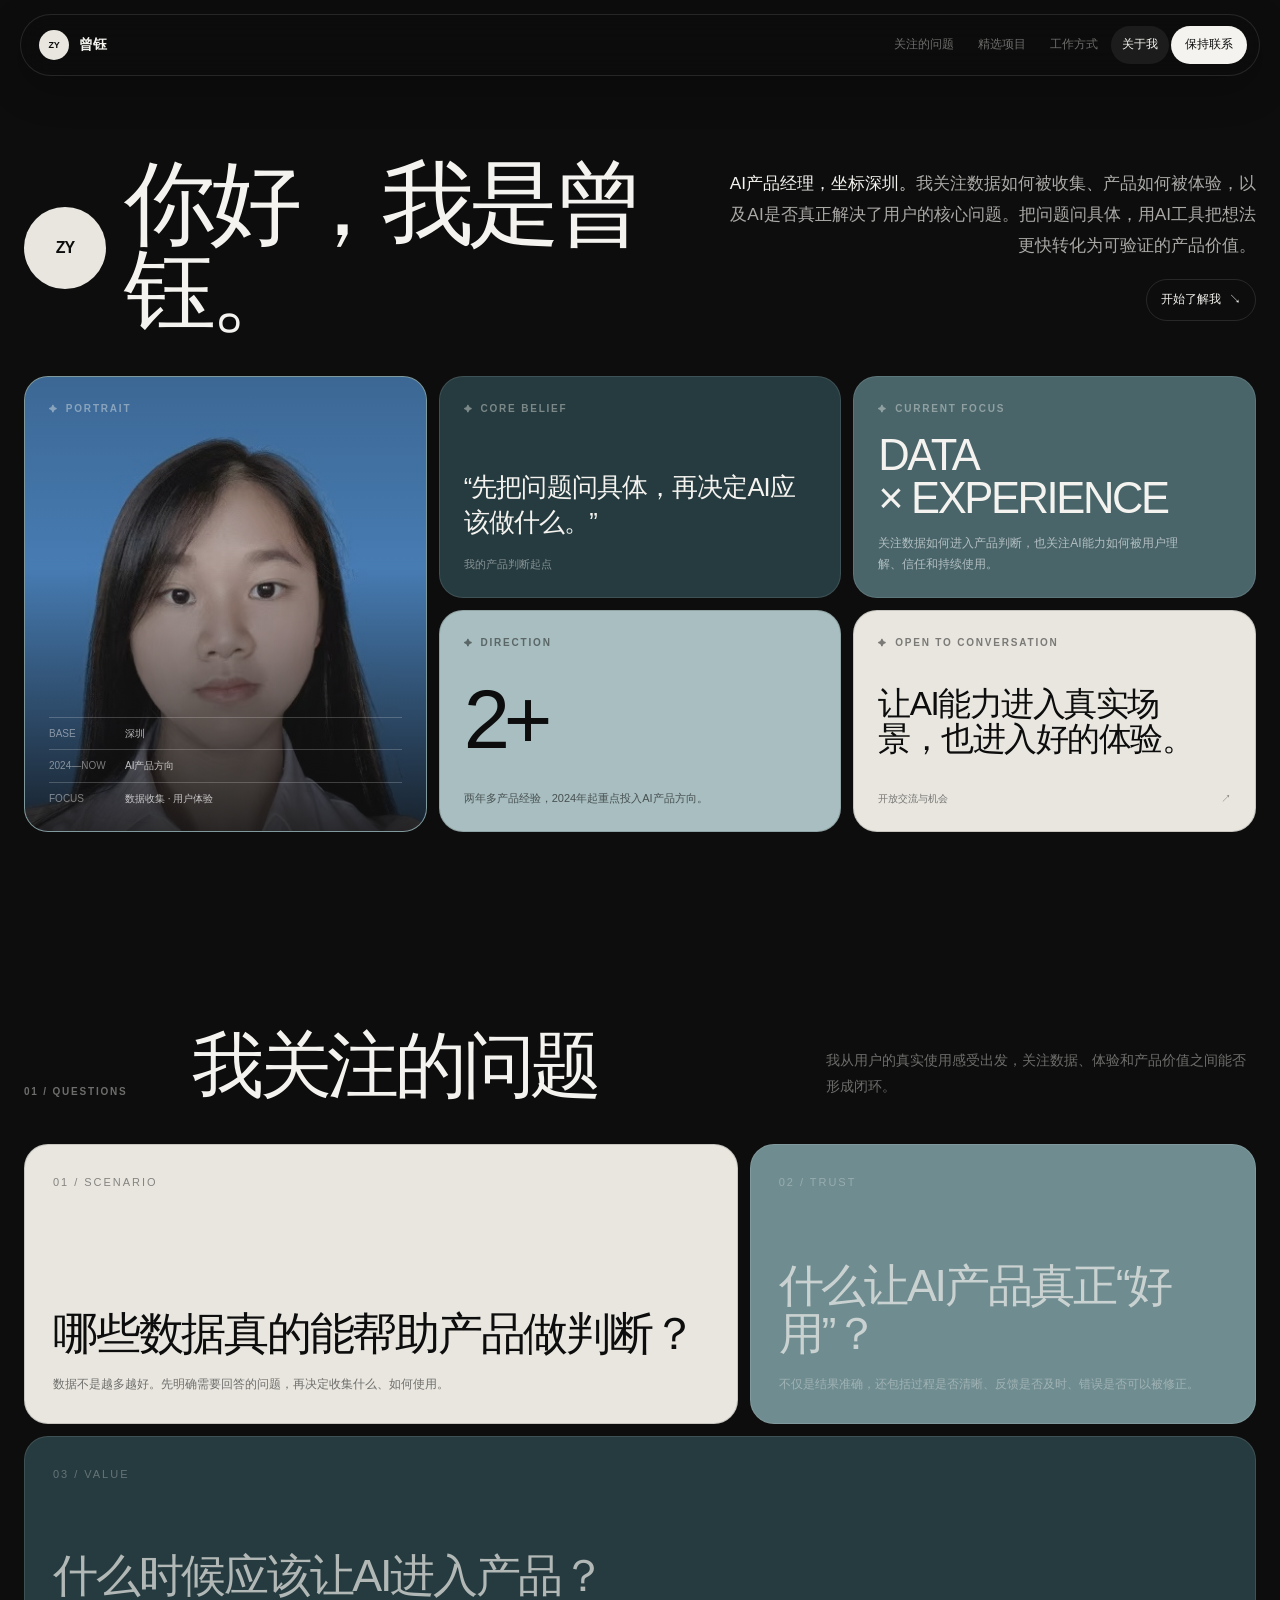
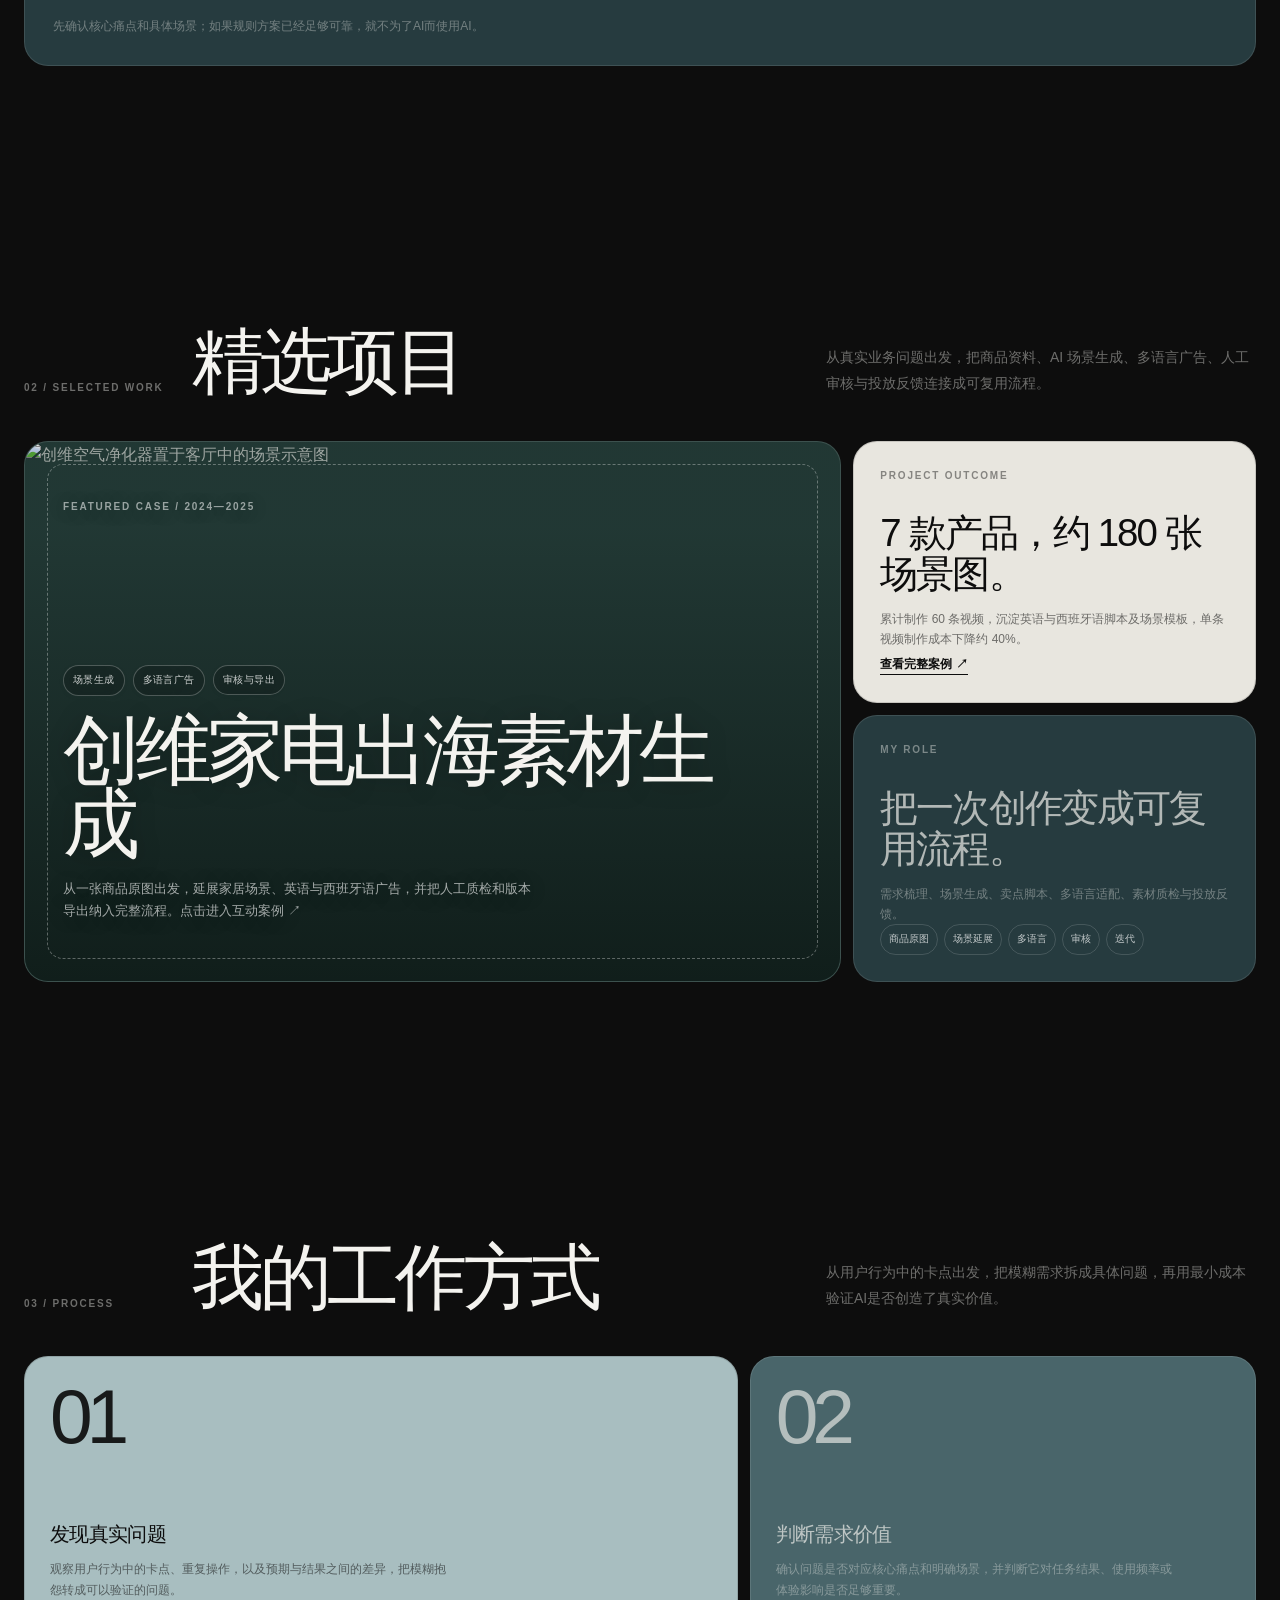
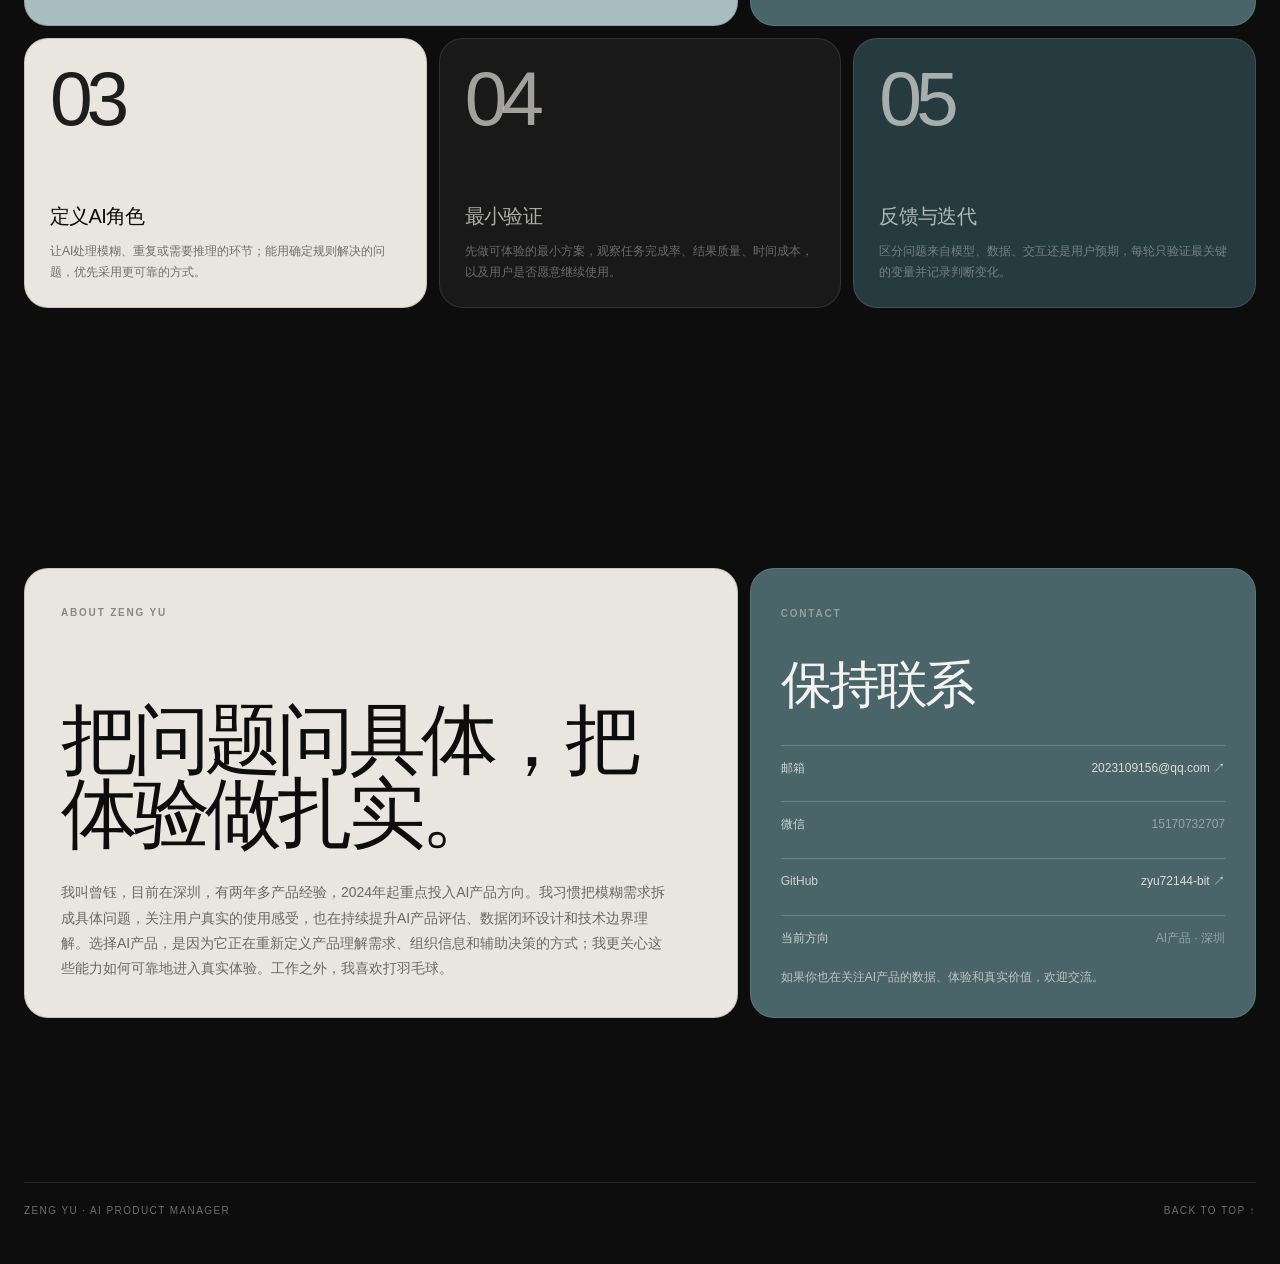
==== commit a725a4ae: "Add Skyworth case study to portfolio homepage" ====
--- a/index.html
+++ b/index.html
@@ -694,6 +694,56 @@
       background: #68878a;
     }
 
+    .project-cover {
+      isolation: isolate;
+      overflow: hidden;
+      background: #243c38;
+    }
+
+    .project-cover-image {
+      position: absolute;
+      inset: 0;
+      z-index: -2;
+      width: 100%;
+      height: 100%;
+      object-fit: cover;
+      transition: transform 700ms var(--ease);
+    }
+
+    .project-cover::after {
+      content: "";
+      position: absolute;
+      inset: 0;
+      z-index: -1;
+      background: linear-gradient(180deg, rgba(13, 25, 22, 0.12) 16%, rgba(13, 25, 22, 0.86) 100%);
+    }
+
+    .project-cover:hover .project-cover-image {
+      transform: scale(1.025);
+    }
+
+    .project-cover .research-preview {
+      text-shadow: 0 2px 24px rgba(0, 0, 0, 0.28);
+    }
+
+    .project-meta {
+      display: flex;
+      flex-wrap: wrap;
+      gap: 8px;
+      margin-bottom: 18px;
+    }
+
+    .project-meta span {
+      padding: 6px 9px;
+      border: 1px solid rgba(255, 255, 255, 0.24);
+      border-radius: 999px;
+      background: rgba(13, 13, 13, 0.18);
+      color: rgba(255, 255, 255, 0.78);
+      font-size: 10px;
+      letter-spacing: 0.04em;
+      backdrop-filter: blur(8px);
+    }
+
     .reflection-cover::before {
       content: "";
       position: absolute;
@@ -781,6 +831,16 @@
       font-size: 12px;
       line-height: 1.7;
       opacity: 0.56;
+    }
+
+    .project-cta {
+      width: fit-content;
+      margin-top: 22px;
+      padding-bottom: 3px;
+      border-bottom: 1px solid currentColor;
+      color: currentColor;
+      font-size: 12px;
+      font-weight: 600;
     }
 
     .method-flow {
@@ -1270,7 +1330,7 @@
 
       <div class="nav-links" id="primary-navigation">
         <a href="#questions">关注的问题</a>
-        <a href="#reflections">判断与复盘</a>
+        <a href="#reflections">精选项目</a>
         <a href="#process">工作方式</a>
         <a href="#about">关于我</a>
         <a class="nav-cta" href="#contact">保持联系</a>
@@ -1374,42 +1434,49 @@
     <section class="section" id="reflections" aria-labelledby="reflections-title">
       <div class="container">
         <header class="section-head reveal">
-          <span class="section-index">02 / Reflections</span>
-          <h2 class="section-title" id="reflections-title">实践与复盘</h2>
-          <p class="section-lead">目前没有适合公开的代表项目，因此先呈现真实的研究方向和复盘方法，不用虚构案例填满页面。</p>
+          <span class="section-index">02 / Selected work</span>
+          <h2 class="section-title" id="reflections-title">精选项目</h2>
+          <p class="section-lead">从真实业务问题出发，把商品资料、AI 场景生成、多语言广告、人工审核与投放反馈连接成可复用流程。</p>
         </header>
 
         <div class="reflection-grid">
-          <div class="card reflection-cover reveal">
+          <a class="card reflection-cover project-cover reveal" href="/projects/skyworth-ai-ad-generation/" aria-label="查看创维家电出海广告素材生成项目">
+            <img class="project-cover-image" src="/projects/skyworth-ai-ad-generation/assets/living.png" alt="创维空气净化器置于客厅中的场景示意图">
             <div class="research-preview">
-              <span class="eyebrow">Long-term research / 01</span>
+              <span class="eyebrow">Featured case / 2024—2025</span>
               <div>
-                <h3>数据如何服务体验判断？</h3>
-                <p>持续关注AI产品的数据收集、反馈信号与用户体验：哪些行为值得记录，哪些结果真正代表价值，以及如何避免“有数据但没有结论”。</p>
+                <div class="project-meta" aria-label="项目能力标签">
+                  <span>场景生成</span>
+                  <span>多语言广告</span>
+                  <span>审核与导出</span>
+                </div>
+                <h3>创维家电出海素材生成</h3>
+                <p>从一张商品原图出发，延展家居场景、英语与西班牙语广告，并把人工质检和版本导出纳入完整流程。点击进入互动案例 ↗</p>
               </div>
             </div>
-          </div>
+          </a>
 
           <article class="card status-card reveal delay-1">
-            <span class="eyebrow">Content status</span>
+            <span class="eyebrow">Project outcome</span>
             <div>
-              <h3>公开内容正在形成。</h3>
-              <p>第一篇真实实践准备好后会在这里出现。项目较少不是问题，判断过程必须真实。</p>
+              <h3>7 款产品，约 180 张场景图。</h3>
+              <p>累计制作 60 条视频，沉淀英语与西班牙语脚本及场景模板，单条视频制作成本下降约 40%。</p>
+              <a class="project-cta" href="/projects/skyworth-ai-ad-generation/">查看完整案例 ↗</a>
             </div>
           </article>
 
           <article class="card method-card reveal delay-2">
-            <span class="eyebrow">Writing method</span>
+            <span class="eyebrow">My role</span>
             <div>
-              <h3>让反馈变成下一次判断。</h3>
-              <p>区分模型、数据、交互和预期问题，再选择下一轮需要验证的变量。</p>
+              <h3>把一次创作变成可复用流程。</h3>
+              <p>需求梳理、场景生成、卖点脚本、多语言适配、素材质检与投放反馈。</p>
             </div>
-            <div class="method-flow" aria-label="复盘结构">
-              <span>问题</span>
-              <span>数据</span>
-              <span>假设</span>
-              <span>验证</span>
-              <span>修正</span>
+            <div class="method-flow" aria-label="项目流程">
+              <span>商品原图</span>
+              <span>场景延展</span>
+              <span>多语言</span>
+              <span>审核</span>
+              <span>迭代</span>
             </div>
           </article>
         </div>
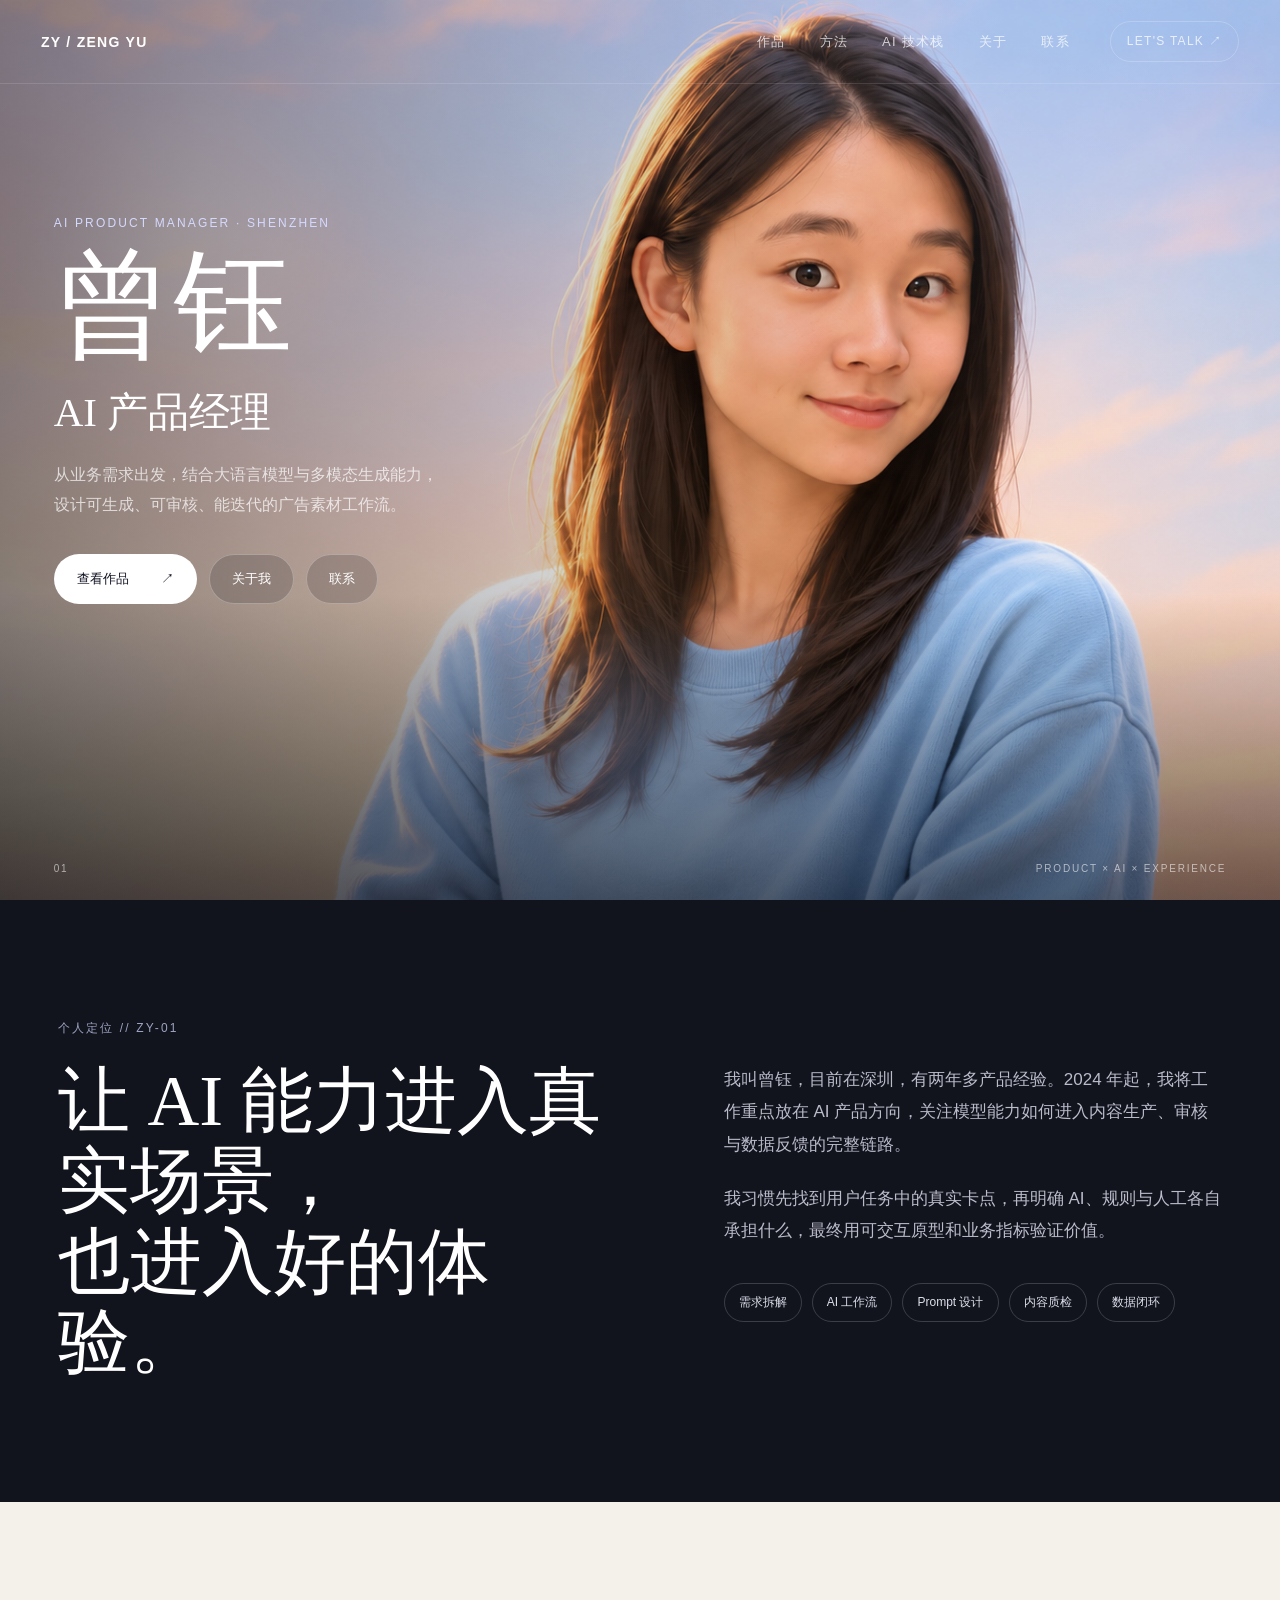
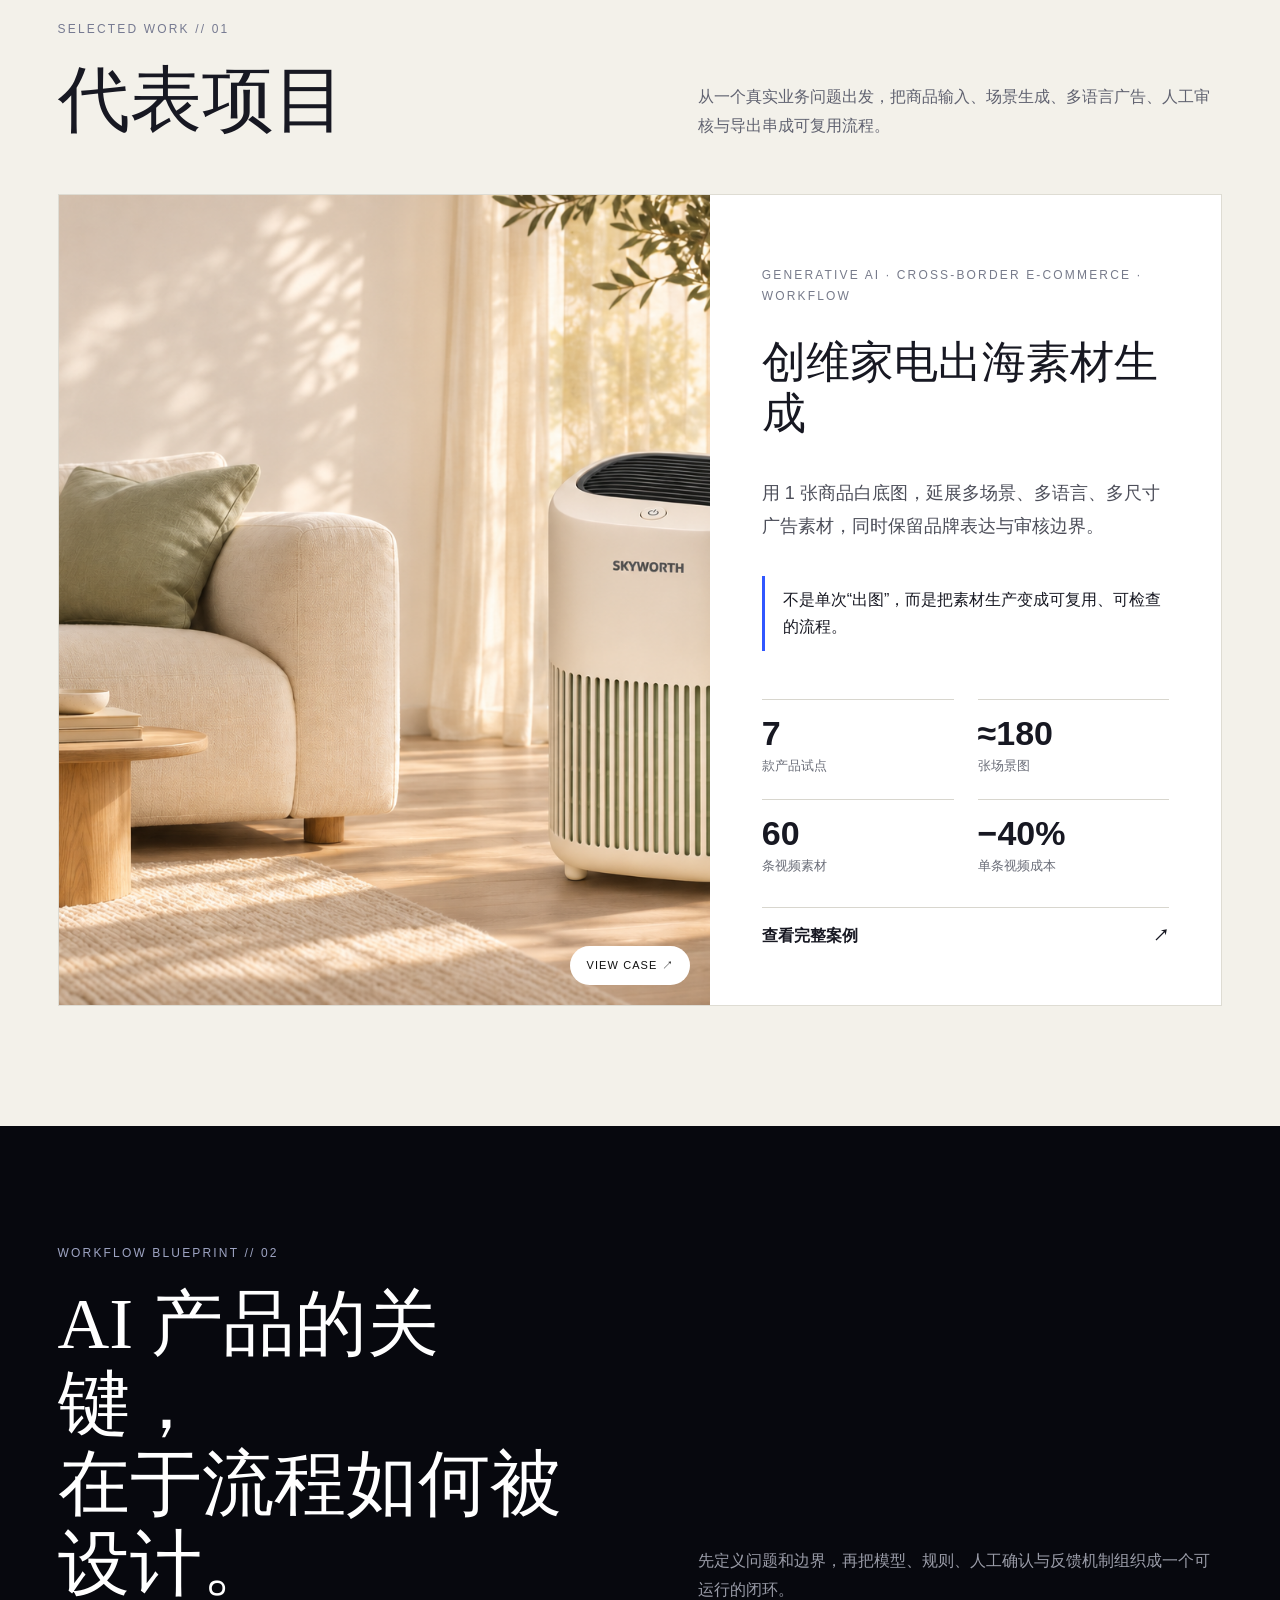
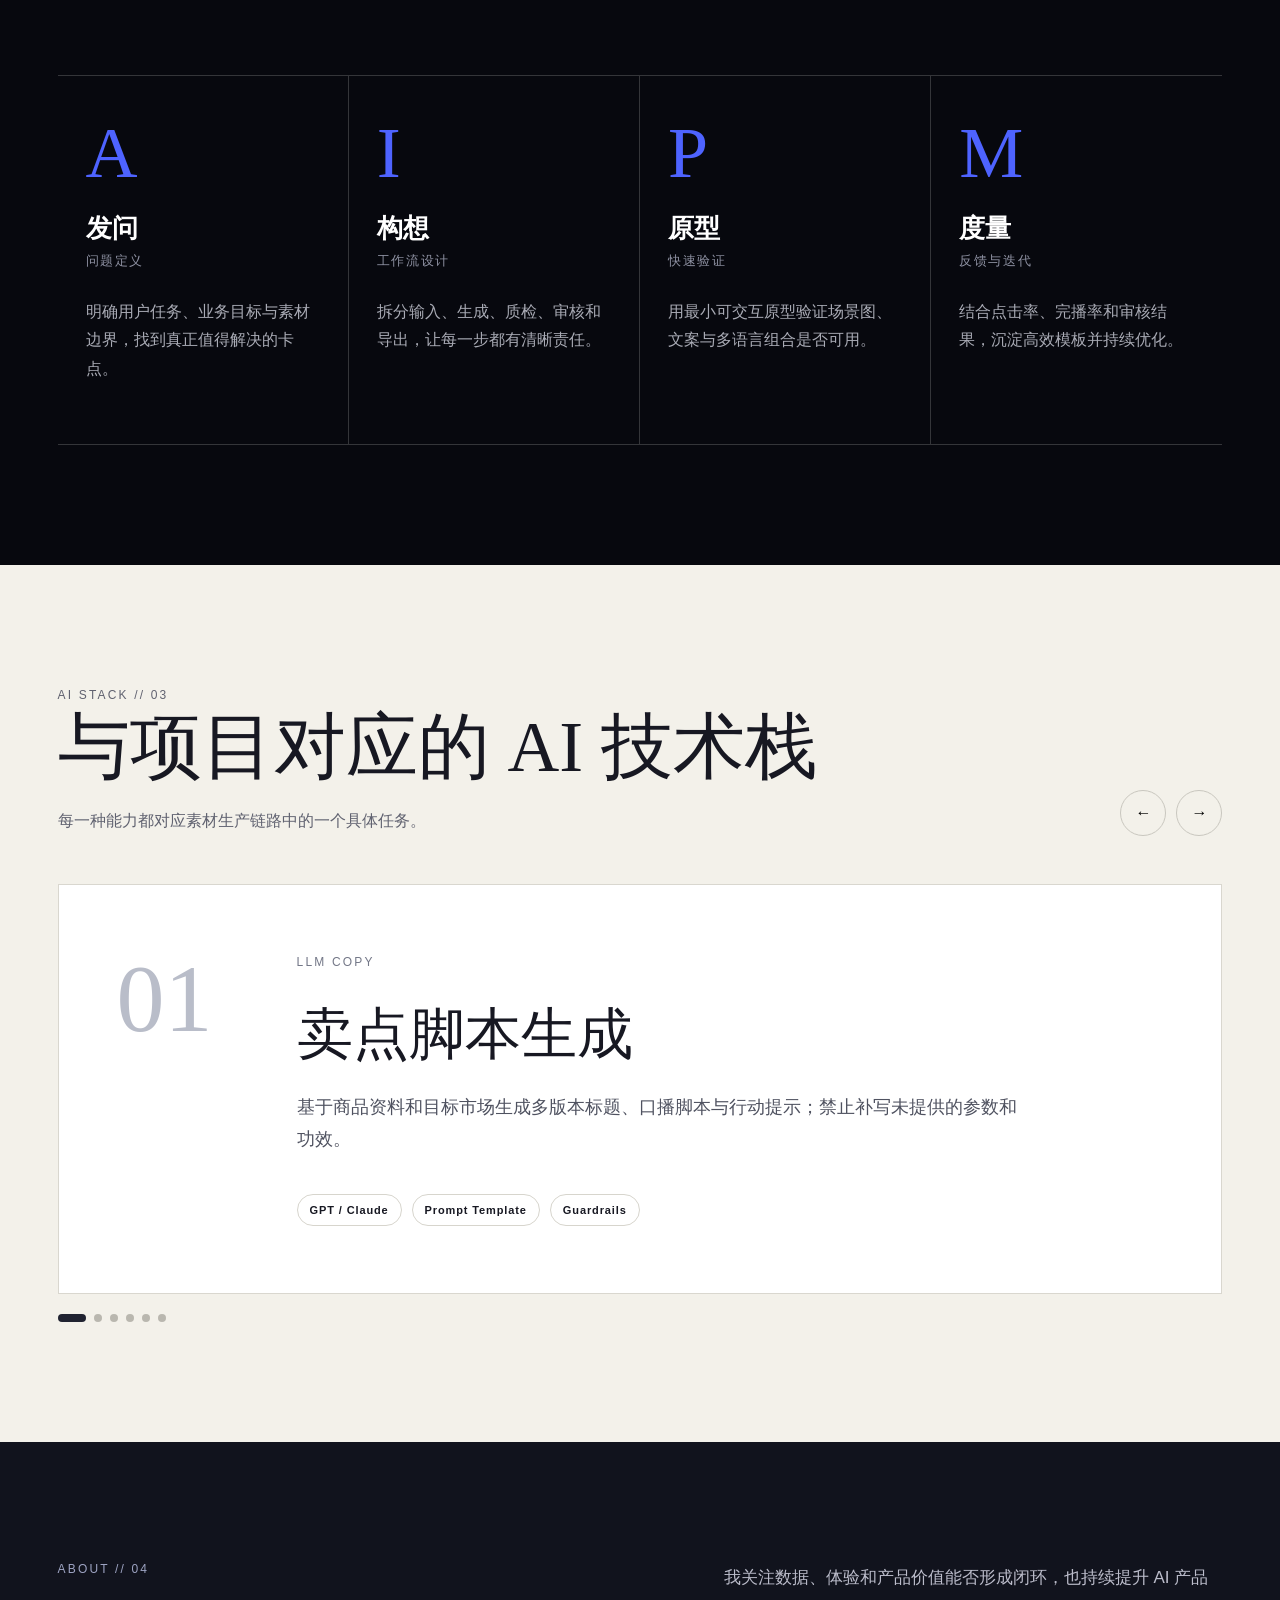
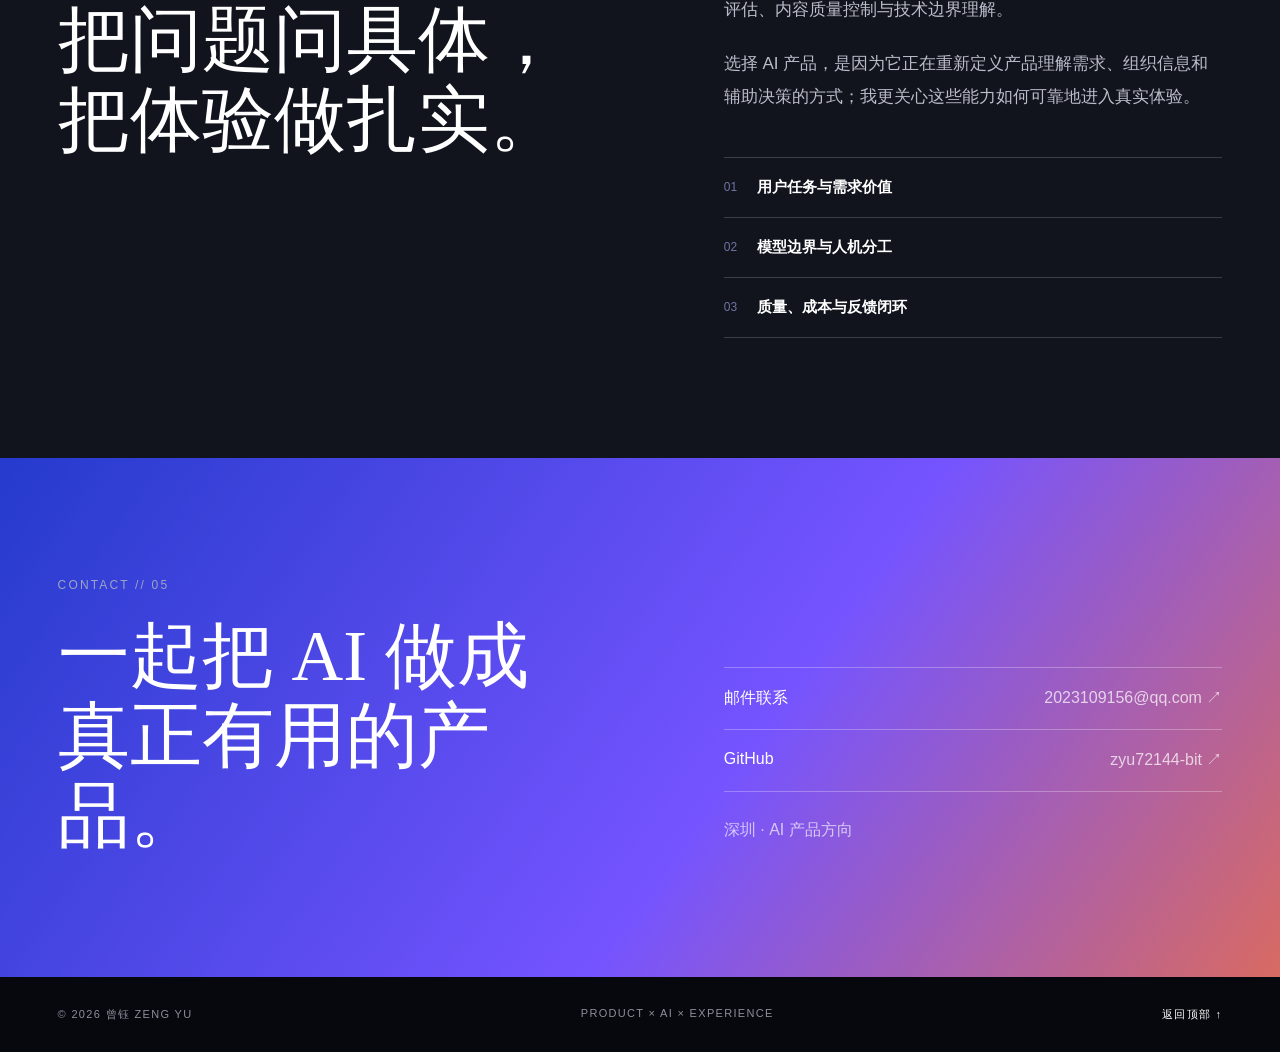
==== commit c28035b1: "Update portfolio with animated portrait and project" ====
--- a/index.html
+++ b/index.html
@@ -1,1663 +1,178 @@
-<!DOCTYPE html>
+<!doctype html>
 <html lang="zh-CN">
 <head>
-  <meta charset="UTF-8">
-  <meta name="viewport" content="width=device-width, initial-scale=1.0">
-  <meta name="description" content="曾钰，深圳AI产品经理，拥有2年多产品经验，关注AI产品的数据收集、用户体验与验证迭代。">
-  <meta name="theme-color" content="#0d0d0d">
-  <meta http-equiv="Content-Security-Policy" content="default-src 'self' data:; style-src 'unsafe-inline'; script-src 'unsafe-inline'; img-src 'self' data:; media-src 'self' data:; font-src 'self' data:; connect-src 'none'; object-src 'none'; base-uri 'none';">
-  <title>曾钰 - 关注AI数据与用户体验的产品经理</title>
-  <script>document.documentElement.classList.add('js');</script>
-  <style>
-    :root {
-      --black: #0d0d0d;
-      --black-soft: #131313;
-      --black-raised: #191919;
-      --line: rgba(255, 255, 255, 0.11);
-      --line-dark: rgba(13, 13, 13, 0.15);
-      --white: #f4f3ef;
-      --white-soft: rgba(244, 243, 239, 0.68);
-      --white-muted: rgba(244, 243, 239, 0.42);
-      --paper: #e8e6df;
-      --mist: #a8bec0;
-      --mist-deep: #6f8c90;
-      --teal: #49656a;
-      --teal-deep: #263b3f;
-      --max-width: 1240px;
-      --nav-height: 62px;
-      --radius: 24px;
-      --radius-sm: 18px;
-      --ease: cubic-bezier(0.22, 1, 0.36, 1);
-      color-scheme: dark;
-    }
-
-    *,
-    *::before,
-    *::after {
-      box-sizing: border-box;
-    }
-
-    html {
-      scroll-behavior: smooth;
-      background: var(--black);
-    }
-
-    body {
-      margin: 0;
-      min-width: 320px;
-      overflow-x: hidden;
-      background: var(--black);
-      color: var(--white-soft);
-      font-family: Helvetica, Arial, "PingFang SC", "Hiragino Sans GB", "Microsoft YaHei", sans-serif;
-      font-size: 16px;
-      line-height: 1.65;
-      text-rendering: optimizeLegibility;
-      -webkit-font-smoothing: antialiased;
-    }
-
-    body.menu-open {
-      overflow: hidden;
-    }
-
-    a {
-      color: inherit;
-      text-decoration: none;
-    }
-
-    button,
-    a {
-      -webkit-tap-highlight-color: transparent;
-    }
-
-    button {
-      font: inherit;
-    }
-
-    ::selection {
-      background: var(--mist);
-      color: var(--black);
-    }
-
-    :focus-visible {
-      outline: 2px solid var(--white);
-      outline-offset: 4px;
-    }
-
-    .skip-link {
-      position: fixed;
-      top: 10px;
-      left: 10px;
-      z-index: 1000;
-      padding: 9px 13px;
-      border-radius: 999px;
-      background: var(--white);
-      color: var(--black);
-      transform: translateY(-170%);
-      transition: transform 180ms ease;
-    }
-
-    .skip-link:focus {
-      transform: translateY(0);
-    }
-
-    .site-header {
-      position: fixed;
-      inset: 0 0 auto;
-      z-index: 100;
-      padding: 14px 20px 0;
-      pointer-events: none;
-    }
-
-    .nav-shell {
-      width: min(100%, var(--max-width));
-      min-height: var(--nav-height);
-      margin: 0 auto;
-      padding: 0 12px 0 18px;
-      display: flex;
-      align-items: center;
-      justify-content: space-between;
-      gap: 20px;
-      border: 1px solid var(--line);
-      border-radius: 999px;
-      background: rgba(13, 13, 13, 0.84);
-      box-shadow: 0 12px 40px rgba(0, 0, 0, 0.24);
-      backdrop-filter: blur(14px);
-      -webkit-backdrop-filter: blur(14px);
-      pointer-events: auto;
-    }
-
-    .brand {
-      display: inline-flex;
-      align-items: center;
-      gap: 10px;
-      color: var(--white);
-      font-size: 14px;
-      font-weight: 600;
-      white-space: nowrap;
-    }
-
-    .brand-mark {
-      width: 30px;
-      height: 30px;
-      display: grid;
-      place-items: center;
-      border-radius: 50%;
-      background: var(--paper);
-      color: var(--black);
-      font-size: 9px;
-      letter-spacing: -0.02em;
-    }
-
-    .nav-links {
-      display: flex;
-      align-items: center;
-      gap: 2px;
-    }
-
-    .nav-links a {
-      padding: 9px 11px;
-      border-radius: 999px;
-      color: var(--white-muted);
-      font-size: 12px;
-      transition: color 200ms ease, background 200ms ease;
-    }
-
-    .nav-links a:hover,
-    .nav-links a.active {
-      background: rgba(255, 255, 255, 0.07);
-      color: var(--white);
-    }
-
-    .nav-cta {
-      padding: 9px 14px !important;
-      background: var(--white) !important;
-      color: var(--black) !important;
-    }
-
-    .menu-toggle {
-      display: none;
-      padding: 8px 13px;
-      border: 0;
-      border-radius: 999px;
-      background: var(--white);
-      color: var(--black);
-      cursor: pointer;
-      font-size: 12px;
-      font-weight: 600;
-    }
-
-    main {
-      position: relative;
-      z-index: 1;
-    }
-
-    .hero,
-    .section,
-    #contact {
-      scroll-margin-top: calc(var(--nav-height) + 34px);
-    }
-
-    .hero {
-      min-height: 100svh;
-      padding: 132px 24px 40px;
-      display: flex;
-      align-items: center;
-    }
-
-    .container {
-      width: min(100%, var(--max-width));
-      margin: 0 auto;
-    }
-
-    .hero-topline {
-      margin-bottom: 40px;
-      display: flex;
-      align-items: flex-start;
-      justify-content: space-between;
-      gap: 34px;
-    }
-
-    .hello-lockup {
-      display: flex;
-      align-items: center;
-      gap: 18px;
-    }
-
-    .hello-disc {
-      width: clamp(58px, 6.4vw, 84px);
-      height: clamp(58px, 6.4vw, 84px);
-      flex: 0 0 auto;
-      display: grid;
-      place-items: center;
-      border-radius: 50%;
-      background: var(--paper);
-      color: var(--black);
-      font-size: clamp(0.8rem, 1.4vw, 1rem);
-      font-weight: 700;
-      letter-spacing: -0.06em;
-      transition: transform 420ms var(--ease);
-    }
-
-    .hello-lockup:hover .hello-disc {
-      transform: rotate(-8deg) scale(1.04);
-    }
-
-    .hero h1 {
-      margin: 0;
-      color: var(--white);
-      font-size: clamp(3rem, 7.2vw, 6.8rem);
-      font-weight: 500;
-      letter-spacing: -0.065em;
-      line-height: 0.96;
-    }
-
-    .hero-copy {
-      max-width: 540px;
-      padding-top: 8px;
-      text-align: right;
-    }
-
-    .hero-copy p {
-      margin: 0;
-      color: var(--white-soft);
-      font-size: clamp(0.92rem, 1.5vw, 1.08rem);
-      line-height: 1.8;
-    }
-
-    .hero-copy strong {
-      color: var(--white);
-      font-weight: 500;
-    }
-
-    .hero-copy a {
-      margin-top: 18px;
-      display: inline-flex;
-      align-items: center;
-      gap: 8px;
-      padding: 10px 14px;
-      border: 1px solid var(--line);
-      border-radius: 999px;
-      color: var(--white);
-      font-size: 12px;
-      transition: background 200ms ease, transform 200ms var(--ease);
-    }
-
-    .hero-copy a:hover {
-      background: rgba(255, 255, 255, 0.07);
-      transform: translateY(-2px);
-    }
-
-    .bento-grid {
-      display: grid;
-      grid-template-columns: repeat(12, minmax(0, 1fr));
-      grid-auto-rows: 222px;
-      gap: 12px;
-    }
-
-    .card {
-      position: relative;
-      min-width: 0;
-      overflow: hidden;
-      border: 1px solid var(--line);
-      border-radius: var(--radius);
-      background: var(--black-raised);
-      transition: transform 420ms var(--ease), border-color 260ms ease;
-    }
-
-    .card:hover {
-      z-index: 2;
-      border-color: rgba(255, 255, 255, 0.22);
-      transform: translateY(-4px);
-    }
-
-    .js .card.reveal.is-visible:hover {
-      transform: translateY(-4px);
-    }
-
-    .card-label {
-      display: inline-flex;
-      align-items: center;
-      gap: 7px;
-      color: var(--white-muted);
-      font-size: 10px;
-      font-weight: 600;
-      letter-spacing: 0.18em;
-      text-transform: uppercase;
-    }
-
-    .card-label::before {
-      content: "✦";
-      font-size: 8px;
-    }
-
-    .portrait-card {
-      grid-column: span 4;
-      grid-row: span 2;
-      padding: 24px;
-      display: flex;
-      flex-direction: column;
-      justify-content: space-between;
-      background: var(--mist-deep);
-      color: var(--white);
-    }
-
-    .portrait-placeholder {
-      position: absolute;
-      inset: 0;
-      display: grid;
-      place-items: center;
-      padding: 30px;
-      background: var(--mist-deep);
-      text-align: center;
-    }
-
-    .portrait-placeholder::before {
-      content: "";
-      position: absolute;
-      inset: 18px;
-      border: 1px dashed rgba(255, 255, 255, 0.3);
-      border-radius: 16px;
-    }
-
-    .portrait-photo {
-      position: absolute;
-      inset: 0;
-      width: 100%;
-      height: 100%;
-      object-fit: cover;
-      object-position: center 24%;
-      filter: saturate(0.74) contrast(0.96) brightness(0.9);
-    }
-
-    .portrait-card::after {
-      content: "";
-      position: absolute;
-      inset: 0;
-      z-index: 1;
-      background: linear-gradient(180deg, rgba(13, 13, 13, 0.2) 0%, rgba(13, 13, 13, 0.02) 42%, rgba(13, 13, 13, 0.82) 100%);
-      pointer-events: none;
-    }
-
-    .placeholder-text {
-      position: relative;
-      z-index: 1;
-      max-width: 240px;
-      padding: 13px 15px;
-      border-radius: 12px;
-      background: rgba(13, 13, 13, 0.54);
-      color: rgba(255, 255, 255, 0.76);
-      font-size: 11px;
-      line-height: 1.65;
-    }
-
-    .placeholder-text strong {
-      display: block;
-      margin-bottom: 4px;
-      color: var(--white);
-      font-size: 13px;
-      font-weight: 600;
-    }
-
-    .portrait-card .card-label,
-    .portrait-meta {
-      position: relative;
-      z-index: 2;
-    }
-
-    .portrait-meta {
-      display: grid;
-      gap: 7px;
-    }
-
-    .meta-row {
-      padding-top: 8px;
-      display: grid;
-      grid-template-columns: 64px 1fr;
-      gap: 12px;
-      border-top: 1px solid rgba(255, 255, 255, 0.2);
-      color: rgba(255, 255, 255, 0.72);
-      font-size: 10px;
-    }
-
-    .meta-row span:first-child {
-      color: rgba(255, 255, 255, 0.45);
-    }
-
-    .manifesto-card {
-      grid-column: span 4;
-      padding: 24px;
-      display: flex;
-      flex-direction: column;
-      justify-content: space-between;
-      background: var(--teal-deep);
-    }
-
-    .manifesto-card blockquote {
-      margin: 0;
-      max-width: 410px;
-      color: var(--white);
-      font-size: clamp(1.15rem, 2vw, 1.6rem);
-      font-weight: 400;
-      letter-spacing: -0.035em;
-      line-height: 1.35;
-    }
-
-    .manifesto-card p {
-      margin: 16px 0 0;
-      color: rgba(255, 255, 255, 0.45);
-      font-size: 11px;
-    }
-
-    .stat-card {
-      grid-column: span 4;
-      padding: 24px;
-      display: flex;
-      flex-direction: column;
-      justify-content: space-between;
-      background: var(--mist);
-      color: var(--black);
-      border-color: var(--line-dark);
-    }
-
-    .stat-card .card-label {
-      color: rgba(13, 13, 13, 0.5);
-    }
-
-    .stat-card strong {
-      display: block;
-      color: var(--black);
-      font-size: clamp(3.2rem, 6.5vw, 6rem);
-      font-weight: 500;
-      letter-spacing: -0.075em;
-      line-height: 0.9;
-    }
-
-    .stat-card p {
-      margin: 0;
-      color: rgba(13, 13, 13, 0.62);
-      font-size: 11px;
-    }
-
-    .visual-card {
-      grid-column: span 4;
-      padding: 24px;
-      display: flex;
-      flex-direction: column;
-      justify-content: space-between;
-      background: var(--teal);
-    }
-
-    .visual-placeholder {
-      position: absolute;
-      inset: 0;
-      display: grid;
-      place-items: center;
-      padding: 28px;
-      background: var(--teal);
-    }
-
-    .visual-placeholder::before {
-      content: "";
-      position: absolute;
-      inset: 18px;
-      border: 1px dashed rgba(255, 255, 255, 0.3);
-      border-radius: 16px;
-    }
-
-    .visual-card .card-label,
-    .visual-card .visual-caption {
-      position: relative;
-      z-index: 2;
-    }
-
-    .visual-caption {
-      display: flex;
-      align-items: flex-end;
-      justify-content: space-between;
-      gap: 14px;
-      color: rgba(255, 255, 255, 0.78);
-      font-size: 11px;
-    }
-
-    .visual-caption span:last-child {
-      font-size: 20px;
-    }
-
-    .focus-content {
-      position: relative;
-      z-index: 2;
-      min-height: 100%;
-      display: flex;
-      flex-direction: column;
-      justify-content: center;
-      gap: 14px;
-    }
-
-    .focus-content strong {
-      color: var(--white);
-      font-size: clamp(2rem, 3.4vw, 3.5rem);
-      font-weight: 500;
-      letter-spacing: -0.055em;
-      line-height: 0.98;
-    }
-
-    .focus-content p {
-      max-width: 310px;
-      margin: 0;
-      color: rgba(255, 255, 255, 0.58);
-      font-size: 12px;
-      line-height: 1.7;
-    }
-
-    .contact-card {
-      grid-column: span 4;
-      padding: 24px;
-      display: flex;
-      flex-direction: column;
-      justify-content: space-between;
-      background: var(--paper);
-      color: var(--black);
-      border-color: var(--line-dark);
-    }
-
-    .contact-card .card-label {
-      color: rgba(13, 13, 13, 0.5);
-    }
-
-    .contact-card h2 {
-      margin: 0;
-      max-width: 330px;
-      color: var(--black);
-      font-size: clamp(1.5rem, 2.6vw, 2.3rem);
-      font-weight: 500;
-      letter-spacing: -0.045em;
-      line-height: 1.08;
-    }
-
-    .contact-card p {
-      margin: 0;
-      display: flex;
-      justify-content: space-between;
-      gap: 12px;
-      color: rgba(13, 13, 13, 0.52);
-      font-size: 10px;
-    }
-
-    .section {
-      padding: 130px 24px;
-    }
-
-    .section-head {
-      margin-bottom: 44px;
-      display: grid;
-      grid-template-columns: 140px minmax(0, 1fr) minmax(260px, 430px);
-      gap: 28px;
-      align-items: end;
-    }
-
-    .section-index,
-    .eyebrow {
-      color: var(--white-muted);
-      font-size: 10px;
-      font-weight: 600;
-      letter-spacing: 0.18em;
-      text-transform: uppercase;
-    }
-
-    .section-title {
-      margin: 0;
-      color: var(--white);
-      font-size: clamp(2.6rem, 5.6vw, 5.4rem);
-      font-weight: 500;
-      letter-spacing: -0.06em;
-      line-height: 0.98;
-    }
-
-    .section-lead {
-      margin: 0;
-      color: var(--white-muted);
-      font-size: 14px;
-      line-height: 1.85;
-    }
-
-    .question-grid,
-    .reflection-grid,
-    .process-grid,
-    .about-grid {
-      display: grid;
-      grid-template-columns: repeat(12, minmax(0, 1fr));
-      gap: 12px;
-    }
-
-    .process-grid {
-      margin: 0;
-      padding: 0;
-      list-style: none;
-    }
-
-    .question-card {
-      min-height: 280px;
-      padding: 28px;
-      display: flex;
-      flex-direction: column;
-      justify-content: space-between;
-    }
-
-    .question-card:nth-child(1) {
-      grid-column: span 7;
-      background: var(--paper);
-      color: var(--black);
-      border-color: var(--line-dark);
-    }
-
-    .question-card:nth-child(2) {
-      grid-column: span 5;
-      background: var(--mist-deep);
-    }
-
-    .question-card:nth-child(3) {
-      grid-column: span 12;
-      min-height: 230px;
-      background: var(--teal-deep);
-    }
-
-    .question-card .number {
-      color: currentColor;
-      font-size: 11px;
-      letter-spacing: 0.18em;
-      opacity: 0.45;
-    }
-
-    .question-card h3 {
-      max-width: 720px;
-      margin: 50px 0 0;
-      color: currentColor;
-      font-size: clamp(1.7rem, 3.5vw, 3.4rem);
-      font-weight: 500;
-      letter-spacing: -0.05em;
-      line-height: 1.08;
-    }
-
-    .question-card p {
-      margin: 18px 0 0;
-      color: currentColor;
-      font-size: 12px;
-      opacity: 0.55;
-    }
-
-    .reflection-cover {
-      grid-column: span 8;
-      grid-row: span 2;
-      min-height: 500px;
-      display: grid;
-      place-items: center;
-      background: #68878a;
-    }
-
-    .project-cover {
-      isolation: isolate;
-      overflow: hidden;
-      background: #243c38;
-    }
-
-    .project-cover-image {
-      position: absolute;
-      inset: 0;
-      z-index: -2;
-      width: 100%;
-      height: 100%;
-      object-fit: cover;
-      transition: transform 700ms var(--ease);
-    }
-
-    .project-cover::after {
-      content: "";
-      position: absolute;
-      inset: 0;
-      z-index: -1;
-      background: linear-gradient(180deg, rgba(13, 25, 22, 0.12) 16%, rgba(13, 25, 22, 0.86) 100%);
-    }
-
-    .project-cover:hover .project-cover-image {
-      transform: scale(1.025);
-    }
-
-    .project-cover .research-preview {
-      text-shadow: 0 2px 24px rgba(0, 0, 0, 0.28);
-    }
-
-    .project-meta {
-      display: flex;
-      flex-wrap: wrap;
-      gap: 8px;
-      margin-bottom: 18px;
-    }
-
-    .project-meta span {
-      padding: 6px 9px;
-      border: 1px solid rgba(255, 255, 255, 0.24);
-      border-radius: 999px;
-      background: rgba(13, 13, 13, 0.18);
-      color: rgba(255, 255, 255, 0.78);
-      font-size: 10px;
-      letter-spacing: 0.04em;
-      backdrop-filter: blur(8px);
-    }
-
-    .reflection-cover::before {
-      content: "";
-      position: absolute;
-      inset: 22px;
-      border: 1px dashed rgba(255, 255, 255, 0.32);
-      border-radius: 16px;
-    }
-
-    .reflection-cover .placeholder-text {
-      max-width: 290px;
-      text-align: center;
-    }
-
-    .research-preview {
-      position: relative;
-      z-index: 1;
-      width: 100%;
-      min-height: 500px;
-      padding: 38px;
-      display: flex;
-      flex-direction: column;
-      justify-content: space-between;
-      color: var(--white);
-    }
-
-    .research-preview .eyebrow {
-      color: rgba(255, 255, 255, 0.55);
-    }
-
-    .research-preview h3 {
-      max-width: 700px;
-      margin: 0;
-      font-size: clamp(2.6rem, 6vw, 5.8rem);
-      font-weight: 500;
-      letter-spacing: -0.065em;
-      line-height: 0.95;
-    }
-
-    .research-preview p {
-      max-width: 480px;
-      margin: 18px 0 0;
-      color: rgba(255, 255, 255, 0.62);
-      font-size: 13px;
-      line-height: 1.75;
-    }
-
-    .status-card,
-    .method-card {
-      grid-column: span 4;
-      min-height: 244px;
-      padding: 26px;
-      display: flex;
-      flex-direction: column;
-      justify-content: space-between;
-    }
-
-    .status-card {
-      background: var(--paper);
-      color: var(--black);
-      border-color: var(--line-dark);
-    }
-
-    .method-card {
-      background: var(--teal-deep);
-    }
-
-    .status-card .eyebrow {
-      color: rgba(13, 13, 13, 0.45);
-    }
-
-    .status-card h3,
-    .method-card h3 {
-      margin: 28px 0 0;
-      color: currentColor;
-      font-size: clamp(1.6rem, 3vw, 2.6rem);
-      font-weight: 500;
-      letter-spacing: -0.05em;
-      line-height: 1.08;
-    }
-
-    .status-card p,
-    .method-card p {
-      margin: 14px 0 0;
-      color: currentColor;
-      font-size: 12px;
-      line-height: 1.7;
-      opacity: 0.56;
-    }
-
-    .project-cta {
-      width: fit-content;
-      margin-top: 22px;
-      padding-bottom: 3px;
-      border-bottom: 1px solid currentColor;
-      color: currentColor;
-      font-size: 12px;
-      font-weight: 600;
-    }
-
-    .method-flow {
-      display: flex;
-      flex-wrap: wrap;
-      gap: 6px;
-      color: rgba(255, 255, 255, 0.72);
-      font-size: 10px;
-    }
-
-    .method-flow span {
-      padding: 6px 8px;
-      border: 1px solid rgba(255, 255, 255, 0.14);
-      border-radius: 999px;
-    }
-
-    .process-card {
-      grid-column: span 4;
-      min-height: 270px;
-      padding: 25px;
-      display: flex;
-      flex-direction: column;
-      justify-content: space-between;
-    }
-
-    .process-card:nth-child(1) {
-      grid-column: span 7;
-      background: var(--mist);
-      color: var(--black);
-      border-color: var(--line-dark);
-    }
-
-    .process-card:nth-child(2) {
-      grid-column: span 5;
-      background: var(--teal);
-    }
-
-    .process-card:nth-child(3),
-    .process-card:nth-child(4),
-    .process-card:nth-child(5) {
-      grid-column: span 4;
-    }
-
-    .process-card:nth-child(3) {
-      background: var(--paper);
-      color: var(--black);
-      border-color: var(--line-dark);
-    }
-
-    .process-card:nth-child(4) {
-      background: var(--black-raised);
-    }
-
-    .process-card:nth-child(5) {
-      background: var(--teal-deep);
-    }
-
-    .process-number {
-      color: currentColor;
-      font-size: clamp(3rem, 6vw, 5rem);
-      font-weight: 500;
-      letter-spacing: -0.08em;
-      line-height: 0.9;
-      opacity: 0.92;
-    }
-
-    .process-card h3 {
-      margin: 0 0 8px;
-      color: currentColor;
-      font-size: 20px;
-      font-weight: 500;
-      letter-spacing: -0.035em;
-    }
-
-    .process-card p {
-      max-width: 400px;
-      margin: 0;
-      color: currentColor;
-      font-size: 12px;
-      line-height: 1.7;
-      opacity: 0.55;
-    }
-
-    .about-card {
-      grid-column: span 7;
-      min-height: 450px;
-      padding: 36px;
-      display: flex;
-      flex-direction: column;
-      justify-content: space-between;
-      background: var(--paper);
-      color: var(--black);
-      border-color: var(--line-dark);
-    }
-
-    .about-card .eyebrow {
-      color: rgba(13, 13, 13, 0.44);
-    }
-
-    .about-card h2 {
-      max-width: 760px;
-      margin: 30px 0;
-      color: var(--black);
-      font-size: clamp(2.7rem, 6vw, 6rem);
-      font-weight: 500;
-      letter-spacing: -0.065em;
-      line-height: 0.96;
-    }
-
-    .about-card p {
-      max-width: 610px;
-      margin: 0;
-      color: rgba(13, 13, 13, 0.58);
-      font-size: 14px;
-      line-height: 1.8;
-    }
-
-    .contact-panel {
-      grid-column: span 5;
-      min-height: 450px;
-      padding: 30px;
-      display: flex;
-      flex-direction: column;
-      justify-content: space-between;
-      background: var(--teal);
-    }
-
-    .contact-panel h2 {
-      margin: 34px 0 0;
-      color: var(--white);
-      font-size: clamp(2.1rem, 4vw, 4rem);
-      font-weight: 500;
-      letter-spacing: -0.055em;
-      line-height: 1;
-    }
-
-    .contact-list {
-      margin: 34px 0 0;
-      padding: 0;
-      display: grid;
-      gap: 10px;
-      list-style: none;
-    }
-
-    .contact-list li {
-      padding: 13px 0;
-      display: flex;
-      justify-content: space-between;
-      gap: 16px;
-      border-top: 1px solid rgba(255, 255, 255, 0.18);
-      color: rgba(255, 255, 255, 0.72);
-      font-size: 12px;
-    }
-
-    .contact-list span:last-child {
-      color: rgba(255, 255, 255, 0.42);
-    }
-
-    .contact-list a {
-      color: rgba(255, 255, 255, 0.78);
-      text-align: right;
-      overflow-wrap: anywhere;
-      transition: color 180ms ease;
-    }
-
-    .contact-list a:hover {
-      color: var(--white);
-    }
-
-    .contact-note {
-      margin: 0;
-      color: rgba(255, 255, 255, 0.62);
-      font-size: 12px;
-      line-height: 1.7;
-    }
-
-    .footer {
-      padding: 34px 24px 44px;
-    }
-
-    .footer-inner {
-      width: min(100%, var(--max-width));
-      margin: 0 auto;
-      padding-top: 20px;
-      display: flex;
-      justify-content: space-between;
-      gap: 24px;
-      border-top: 1px solid var(--line);
-      color: var(--white-muted);
-      font-size: 10px;
-      letter-spacing: 0.14em;
-      text-transform: uppercase;
-    }
-
-    .js .reveal {
-      opacity: 0;
-      transform: translateY(26px);
-      transition: opacity 760ms var(--ease), transform 760ms var(--ease);
-    }
-
-    .js .reveal.is-visible {
-      opacity: 1;
-      transform: translateY(0);
-    }
-
-    .delay-1 {
-      transition-delay: 80ms !important;
-    }
-
-    .delay-2 {
-      transition-delay: 160ms !important;
-    }
-
-    .delay-3 {
-      transition-delay: 240ms !important;
-    }
-
-    @media (max-width: 980px) {
-      .hero-topline {
-        align-items: flex-start;
-        flex-direction: column;
-      }
-
-      .hero-copy {
-        max-width: 680px;
-        padding-left: calc(clamp(58px, 6.4vw, 84px) + 18px);
-        text-align: left;
-      }
-
-      .portrait-card {
-        grid-column: span 6;
-      }
-
-      .manifesto-card,
-      .stat-card,
-      .visual-card,
-      .contact-card {
-        grid-column: span 6;
-      }
-
-      .section-head {
-        grid-template-columns: 110px minmax(0, 1fr);
-      }
-
-      .section-lead {
-        grid-column: 2;
-      }
-
-      .reflection-cover {
-        grid-column: span 7;
-      }
-
-      .status-card,
-      .method-card {
-        grid-column: span 5;
-      }
-
-      .process-card:nth-child(n) {
-        grid-column: span 6;
-      }
-
-      .process-card:last-child {
-        grid-column: span 12;
-      }
-    }
-
-    @media (max-width: 760px) {
-      :root {
-        --nav-height: 56px;
-        --radius: 20px;
-      }
-
-      .site-header {
-        padding: 10px 12px 0;
-      }
-
-      .nav-shell {
-        min-height: var(--nav-height);
-        padding: 0 10px 0 13px;
-        overflow: visible;
-      }
-
-      .menu-toggle {
-        display: inline-flex;
-      }
-
-      .nav-links {
-        position: absolute;
-        top: calc(100% + 8px);
-        left: 12px;
-        right: 12px;
-        padding: 10px;
-        display: grid;
-        gap: 2px;
-        border: 1px solid var(--line);
-        border-radius: 20px;
-        background: rgba(13, 13, 13, 0.97);
-        box-shadow: 0 18px 50px rgba(0, 0, 0, 0.35);
-        opacity: 0;
-        visibility: hidden;
-        transform: translateY(-8px);
-        transition: opacity 180ms ease, visibility 180ms ease, transform 180ms ease;
-      }
-
-      .nav-links.open {
-        opacity: 1;
-        visibility: visible;
-        transform: translateY(0);
-      }
-
-      .nav-links a {
-        padding: 12px;
-      }
-
-      .nav-cta {
-        margin-top: 4px;
-        text-align: center;
-      }
-
-      .hero {
-        min-height: auto;
-        padding: 112px 16px 32px;
-      }
-
-      .hello-lockup {
-        gap: 12px;
-      }
-
-      .hello-disc {
-        width: 54px;
-        height: 54px;
-      }
-
-      .hero h1 {
-        font-size: clamp(2.8rem, 13vw, 4.4rem);
-      }
-
-      .hero-copy {
-        padding-left: 66px;
-      }
-
-      .bento-grid {
-        grid-template-columns: repeat(2, minmax(0, 1fr));
-        grid-auto-rows: auto;
-      }
-
-      .portrait-card {
-        grid-column: span 1;
-        grid-row: span 2;
-        min-height: 500px;
-      }
-
-      .manifesto-card,
-      .stat-card,
-      .visual-card,
-      .contact-card {
-        grid-column: span 1;
-        min-height: 244px;
-      }
-
-      .section {
-        padding: 100px 16px;
-      }
-
-      .section-head {
-        margin-bottom: 30px;
-        grid-template-columns: 1fr;
-        gap: 13px;
-      }
-
-      .section-lead {
-        grid-column: auto;
-      }
-
-      .question-card:nth-child(n),
-      .reflection-cover,
-      .status-card,
-      .method-card,
-      .process-card:nth-child(n),
-      .about-card,
-      .contact-panel {
-        grid-column: span 12;
-      }
-
-      .question-card:nth-child(n) {
-        min-height: 240px;
-      }
-
-      .reflection-cover {
-        grid-row: auto;
-        min-height: 400px;
-      }
-
-      .status-card,
-      .method-card,
-      .process-card {
-        min-height: 235px;
-      }
-
-      .about-card,
-      .contact-panel {
-        min-height: 390px;
-      }
-
-      .footer-inner {
-        align-items: flex-start;
-        flex-direction: column;
-      }
-    }
-
-    @media (max-width: 560px) {
-      .hero-topline {
-        margin-bottom: 28px;
-      }
-
-      .hero-copy {
-        padding-left: 0;
-      }
-
-      .bento-grid {
-        grid-template-columns: 1fr;
-      }
-
-      .portrait-card,
-      .manifesto-card,
-      .stat-card,
-      .visual-card,
-      .contact-card {
-        grid-column: auto;
-      }
-
-      .portrait-card {
-        grid-row: auto;
-        min-height: 520px;
-      }
-
-      .manifesto-card,
-      .stat-card,
-      .visual-card,
-      .contact-card {
-        min-height: 230px;
-      }
-
-      .section-title {
-        font-size: clamp(2.5rem, 14vw, 4rem);
-      }
-
-      .about-card,
-      .contact-panel {
-        padding: 28px 24px;
-      }
-    }
-
-    @media (prefers-reduced-motion: reduce) {
-      html {
-        scroll-behavior: auto;
-      }
-
-      *,
-      *::before,
-      *::after {
-        animation-duration: 0.01ms !important;
-        animation-iteration-count: 1 !important;
-        scroll-behavior: auto !important;
-        transition-duration: 0.01ms !important;
-        transition-delay: 0ms !important;
-      }
-
-      .js .reveal {
-        opacity: 1;
-        transform: none;
-      }
-    }
-  </style>
+  <meta charset="utf-8">
+  <meta name="viewport" content="width=device-width, initial-scale=1">
+  <meta name="description" content="曾钰，AI 产品经理。关注生成式 AI、内容工作流、用户体验与数据闭环。">
+  <title>曾钰 Zeng Yu / AI 产品经理</title>
+  <link rel="stylesheet" href="/site.css">
 </head>
 <body>
-  <a class="skip-link" href="#main-content">跳到主要内容</a>
+  <a class="skip-link" href="#main">跳到正文</a>
 
-  <header class="site-header">
-    <nav class="nav-shell" aria-label="主导航">
-      <a class="brand" href="#home" aria-label="曾钰，返回首页">
-        <span class="brand-mark" aria-hidden="true">ZY</span>
-        <span>曾钰</span>
-      </a>
-
-      <button class="menu-toggle" type="button" aria-expanded="false" aria-controls="primary-navigation">菜单</button>
-
-      <div class="nav-links" id="primary-navigation">
-        <a href="#questions">关注的问题</a>
-        <a href="#reflections">精选项目</a>
-        <a href="#process">工作方式</a>
-        <a href="#about">关于我</a>
-        <a class="nav-cta" href="#contact">保持联系</a>
-      </div>
+  <header class="site-header" id="home">
+    <a class="brand" href="#home" aria-label="返回首页">ZY / ZENG YU</a>
+    <nav class="nav" aria-label="主导航">
+      <a href="#work">作品</a>
+      <a href="#method">方法</a>
+      <a href="#stack">AI 技术栈</a>
+      <a href="#about">关于</a>
+      <a href="#contact">联系</a>
     </nav>
+    <a class="nav-cta" href="#contact">LET'S TALK ↗</a>
   </header>
 
-  <main id="main-content">
-    <section class="hero" id="home" aria-labelledby="hero-title">
-      <div class="container">
-        <div class="hero-topline">
-          <div class="hello-lockup reveal">
-            <span class="hello-disc" aria-hidden="true">ZY</span>
-            <h1 id="hero-title">你好，我是曾钰。</h1>
+  <main id="main">
+    <section class="hero" aria-labelledby="hero-title">
+      <img class="hero-art" src="/assets/hero-portrait-sunny.png" alt="曾钰身穿浅蓝色卫衣的卡通形象">
+      <div class="hero-glow" aria-hidden="true"></div><div class="hero-orb hero-orb-one" aria-hidden="true"></div><div class="hero-orb hero-orb-two" aria-hidden="true"></div><div class="hero-shade" aria-hidden="true"></div>
+      <div class="hero-copy">
+        <p class="hero-kicker">AI PRODUCT MANAGER · SHENZHEN</p>
+        <h1 id="hero-title">曾钰</h1>
+        <p class="hero-role">AI 产品经理</p>
+        <p class="hero-intro">从业务需求出发，结合大语言模型与多模态生成能力，<br>设计可生成、可审核、能迭代的广告素材工作流。</p>
+        <div class="hero-actions">
+          <a class="button button-light" href="#work">查看作品 <span>↗</span></a>
+          <a class="button button-ghost" href="#about">关于我</a>
+          <a class="button button-ghost" href="#contact">联系</a>
+        </div>
+      </div>
+      <div class="hero-index" aria-hidden="true">
+        <span>01</span>
+        <span>PRODUCT × AI × EXPERIENCE</span>
+      </div>
+    </section>
+
+    <section class="identity section-dark" id="about" aria-labelledby="identity-title">
+      <div class="section-shell identity-grid">
+        <div>
+          <p class="section-label">个人定位 // ZY-01</p>
+          <h2 id="identity-title">让 AI 能力进入真实场景，<br>也进入好的体验。</h2>
+        </div>
+        <div class="identity-copy">
+          <p>我叫曾钰，目前在深圳，有两年多产品经验。2024 年起，我将工作重点放在 AI 产品方向，关注模型能力如何进入内容生产、审核与数据反馈的完整链路。</p>
+          <p>我习惯先找到用户任务中的真实卡点，再明确 AI、规则与人工各自承担什么，最终用可交互原型和业务指标验证价值。</p>
+          <div class="tag-row" aria-label="能力标签">
+            <span>需求拆解</span><span>AI 工作流</span><span>Prompt 设计</span><span>内容质检</span><span>数据闭环</span>
           </div>
-
-          <div class="hero-copy reveal delay-1">
-            <p><strong>AI产品经理，坐标深圳。</strong>我关注数据如何被收集、产品如何被体验，以及AI是否真正解决了用户的核心问题。把问题问具体，用AI工具把想法更快转化为可验证的产品价值。</p>
-            <a href="#questions">开始了解我 <span aria-hidden="true">↘</span></a>
-          </div>
-        </div>
-
-        <div class="bento-grid" aria-label="个人概览">
-          <article class="card portrait-card reveal">
-            <span class="card-label">Portrait</span>
-            <img class="portrait-photo" src="[data-uri]" alt="曾钰的个人照片">
-            <div class="portrait-meta">
-              <div class="meta-row"><span>BASE</span><span>深圳</span></div>
-              <div class="meta-row"><span>2024—NOW</span><span>AI产品方向</span></div>
-              <div class="meta-row"><span>FOCUS</span><span>数据收集 · 用户体验</span></div>
-            </div>
-          </article>
-
-          <article class="card manifesto-card reveal delay-1">
-            <span class="card-label">Core belief</span>
-            <div>
-              <blockquote>“先把问题问具体，再决定AI应该做什么。”</blockquote>
-              <p>我的产品判断起点</p>
-            </div>
-          </article>
-
-          <article class="card visual-card reveal delay-2">
-            <span class="card-label">Current focus</span>
-            <div class="focus-content">
-              <strong>DATA<br>× EXPERIENCE</strong>
-              <p>关注数据如何进入产品判断，也关注AI能力如何被用户理解、信任和持续使用。</p>
-            </div>
-          </article>
-
-          <article class="card stat-card reveal delay-1">
-            <span class="card-label">Direction</span>
-            <strong>2+</strong>
-            <p>两年多产品经验，2024年起重点投入AI产品方向。</p>
-          </article>
-
-          <article class="card contact-card reveal delay-2">
-            <span class="card-label">Open to conversation</span>
-            <h2>让AI能力进入真实场景，也进入好的体验。</h2>
-            <p><span>开放交流与机会</span><span aria-hidden="true">↗</span></p>
-          </article>
         </div>
       </div>
     </section>
 
-    <section class="section" id="questions" aria-labelledby="questions-title">
-      <div class="container">
-        <header class="section-head reveal">
-          <span class="section-index">01 / Questions</span>
-          <h2 class="section-title" id="questions-title">我关注的问题</h2>
-          <p class="section-lead">我从用户的真实使用感受出发，关注数据、体验和产品价值之间能否形成闭环。</p>
-        </header>
+    <section class="work section-light" id="work" aria-labelledby="work-title">
+      <div class="section-shell">
+        <div class="section-heading">
+          <div>
+            <p class="section-label">SELECTED WORK // 01</p>
+            <h2 id="work-title">代表项目</h2>
+          </div>
+          <p>从一个真实业务问题出发，把商品输入、场景生成、多语言广告、人工审核与导出串成可复用流程。</p>
+        </div>
 
-        <div class="question-grid">
-          <article class="card question-card reveal">
-            <span class="number">01 / SCENARIO</span>
-            <div>
-              <h3>哪些数据真的能帮助产品做判断？</h3>
-              <p>数据不是越多越好。先明确需要回答的问题，再决定收集什么、如何使用。</p>
-            </div>
-          </article>
+        <article class="project-feature">
+          <a class="project-image" href="/projects/skyworth-ai-ad-generation/" aria-label="打开创维家电出海素材生成项目">
+            <img src="/projects/skyworth-ai-ad-generation/assets/living.png" alt="SKYWORTH 创维净化器的温暖客厅广告场景">
+            <span>VIEW CASE ↗</span>
+          </a>
+          <div class="project-copy">
+            <p class="project-meta">GENERATIVE AI · CROSS-BORDER E-COMMERCE · WORKFLOW</p>
+            <h3>创维家电出海素材生成</h3>
+            <p class="project-lead">用 1 张商品白底图，延展多场景、多语言、多尺寸广告素材，同时保留品牌表达与审核边界。</p>
+            <p class="project-thesis">不是单次“出图”，而是把素材生产变成可复用、可检查的流程。</p>
+            <dl class="project-stats">
+              <div><dt>7</dt><dd>款产品试点</dd></div>
+              <div><dt>≈180</dt><dd>张场景图</dd></div>
+              <div><dt>60</dt><dd>条视频素材</dd></div>
+              <div><dt>−40%</dt><dd>单条视频成本</dd></div>
+            </dl>
+            <a class="text-link" href="/projects/skyworth-ai-ad-generation/">查看完整案例 <span>↗</span></a>
+          </div>
+        </article>
+      </div>
+    </section>
 
-          <article class="card question-card reveal delay-1">
-            <span class="number">02 / TRUST</span>
-            <div>
-              <h3>什么让AI产品真正“好用”？</h3>
-              <p>不仅是结果准确，还包括过程是否清晰、反馈是否及时、错误是否可以被修正。</p>
-            </div>
-          </article>
+    <section class="method section-ink" id="method" aria-labelledby="method-title">
+      <div class="section-shell">
+        <p class="section-label">WORKFLOW BLUEPRINT // 02</p>
+        <div class="section-heading heading-invert">
+          <h2 id="method-title">AI 产品的关键，<br>在于流程如何被设计。</h2>
+          <p>先定义问题和边界，再把模型、规则、人工确认与反馈机制组织成一个可运行的闭环。</p>
+        </div>
+        <ol class="method-grid">
+          <li><span>A</span><h3>发问</h3><small>问题定义</small><p>明确用户任务、业务目标与素材边界，找到真正值得解决的卡点。</p></li>
+          <li><span>I</span><h3>构想</h3><small>工作流设计</small><p>拆分输入、生成、质检、审核和导出，让每一步都有清晰责任。</p></li>
+          <li><span>P</span><h3>原型</h3><small>快速验证</small><p>用最小可交互原型验证场景图、文案与多语言组合是否可用。</p></li>
+          <li><span>M</span><h3>度量</h3><small>反馈与迭代</small><p>结合点击率、完播率和审核结果，沉淀高效模板并持续优化。</p></li>
+        </ol>
+      </div>
+    </section>
 
-          <article class="card question-card reveal">
-            <span class="number">03 / VALUE</span>
-            <div>
-              <h3>什么时候应该让AI进入产品？</h3>
-              <p>先确认核心痛点和具体场景；如果规则方案已经足够可靠，就不为了AI而使用AI。</p>
-            </div>
-          </article>
+    <section class="stack section-light" id="stack" aria-labelledby="stack-title">
+      <div class="section-shell">
+        <div class="stack-head">
+          <div>
+            <p class="section-label">AI STACK // 03</p>
+            <h2 id="stack-title">与项目对应的 AI 技术栈</h2>
+            <p>每一种能力都对应素材生产链路中的一个具体任务。</p>
+          </div>
+          <div class="stack-controls" aria-label="技术栈卡片控制">
+            <button type="button" data-stack-prev aria-label="上一张">←</button>
+            <button type="button" data-stack-next aria-label="下一张">→</button>
+          </div>
+        </div>
+
+        <div class="stack-viewport">
+          <div class="stack-track" data-stack-track>
+            <article class="stack-card"><span>01</span><div><p>LLM COPY</p><h3>卖点脚本生成</h3><p>基于商品资料和目标市场生成多版本标题、口播脚本与行动提示；禁止补写未提供的参数和功效。</p><div><b>GPT / Claude</b><b>Prompt Template</b><b>Guardrails</b></div></div></article>
+            <article class="stack-card"><span>02</span><div><p>MULTIMODAL</p><h3>商品场景图生成</h3><p>从白底图完成主体抠图、背景生成与图层合成，约束商品外观、比例和品牌标识不变形。</p><div><b>Image Generation</b><b>Inpainting</b><b>Compositing</b></div></div></article>
+            <article class="stack-card"><span>03</span><div><p>LOCALIZATION</p><h3>多语言适配</h3><p>将英语、西班牙语文案、配音和字幕一起纳入模板，维护统一品牌术语并避免直译腔。</p><div><b>Translation</b><b>TTS</b><b>Subtitle</b></div></div></article>
+            <article class="stack-card"><span>04</span><div><p>VIDEO</p><h3>数字人与视频合成</h3><p>将实拍、商品场景图、口播脚本和配音组合为短视频，按市场与卖点快速生成测试版本。</p><div><b>Digital Human</b><b>Voice</b><b>Template Video</b></div></div></article>
+            <article class="stack-card"><span>05</span><div><p>QUALITY</p><h3>规则质检与人工复核</h3><p>自动检查商品变形、文字错误、品牌术语和平台风险，并把低置信度结果交给人工确认。</p><div><b>Vision Check</b><b>Rule Engine</b><b>Human Review</b></div></div></article>
+            <article class="stack-card"><span>06</span><div><p>FEEDBACK LOOP</p><h3>投放数据回流</h3><p>按商品、市场、卖点和模板记录素材，结合点击率、完播率与转化表现决定下一轮优先生成。</p><div><b>A/B Test</b><b>Attribution</b><b>Template Reuse</b></div></div></article>
+          </div>
+        </div>
+        <div class="stack-dots" data-stack-dots aria-label="技术栈卡片分页"></div>
+      </div>
+    </section>
+
+    <section class="about section-dark" aria-labelledby="about-title">
+      <div class="section-shell about-grid">
+        <div>
+          <p class="section-label">ABOUT // 04</p>
+          <h2 id="about-title">把问题问具体，<br>把体验做扎实。</h2>
+        </div>
+        <div>
+          <p>我关注数据、体验和产品价值能否形成闭环，也持续提升 AI 产品评估、内容质量控制与技术边界理解。</p>
+          <p>选择 AI 产品，是因为它正在重新定义产品理解需求、组织信息和辅助决策的方式；我更关心这些能力如何可靠地进入真实体验。</p>
+          <ul class="about-list">
+            <li><span>01</span><strong>用户任务与需求价值</strong></li>
+            <li><span>02</span><strong>模型边界与人机分工</strong></li>
+            <li><span>03</span><strong>质量、成本与反馈闭环</strong></li>
+          </ul>
         </div>
       </div>
     </section>
 
-    <section class="section" id="reflections" aria-labelledby="reflections-title">
-      <div class="container">
-        <header class="section-head reveal">
-          <span class="section-index">02 / Selected work</span>
-          <h2 class="section-title" id="reflections-title">精选项目</h2>
-          <p class="section-lead">从真实业务问题出发，把商品资料、AI 场景生成、多语言广告、人工审核与投放反馈连接成可复用流程。</p>
-        </header>
-
-        <div class="reflection-grid">
-          <a class="card reflection-cover project-cover reveal" href="/projects/skyworth-ai-ad-generation/" aria-label="查看创维家电出海广告素材生成项目">
-            <img class="project-cover-image" src="/projects/skyworth-ai-ad-generation/assets/living.png" alt="创维空气净化器置于客厅中的场景示意图">
-            <div class="research-preview">
-              <span class="eyebrow">Featured case / 2024—2025</span>
-              <div>
-                <div class="project-meta" aria-label="项目能力标签">
-                  <span>场景生成</span>
-                  <span>多语言广告</span>
-                  <span>审核与导出</span>
-                </div>
-                <h3>创维家电出海素材生成</h3>
-                <p>从一张商品原图出发，延展家居场景、英语与西班牙语广告，并把人工质检和版本导出纳入完整流程。点击进入互动案例 ↗</p>
-              </div>
-            </div>
-          </a>
-
-          <article class="card status-card reveal delay-1">
-            <span class="eyebrow">Project outcome</span>
-            <div>
-              <h3>7 款产品，约 180 张场景图。</h3>
-              <p>累计制作 60 条视频，沉淀英语与西班牙语脚本及场景模板，单条视频制作成本下降约 40%。</p>
-              <a class="project-cta" href="/projects/skyworth-ai-ad-generation/">查看完整案例 ↗</a>
-            </div>
-          </article>
-
-          <article class="card method-card reveal delay-2">
-            <span class="eyebrow">My role</span>
-            <div>
-              <h3>把一次创作变成可复用流程。</h3>
-              <p>需求梳理、场景生成、卖点脚本、多语言适配、素材质检与投放反馈。</p>
-            </div>
-            <div class="method-flow" aria-label="项目流程">
-              <span>商品原图</span>
-              <span>场景延展</span>
-              <span>多语言</span>
-              <span>审核</span>
-              <span>迭代</span>
-            </div>
-          </article>
+    <section class="contact section-accent" id="contact" aria-labelledby="contact-title">
+      <div class="section-shell contact-grid">
+        <div>
+          <p class="section-label">CONTACT // 05</p>
+          <h2 id="contact-title">一起把 AI 做成<br>真正有用的产品。</h2>
         </div>
-      </div>
-    </section>
-
-    <section class="section" id="process" aria-labelledby="process-title">
-      <div class="container">
-        <header class="section-head reveal">
-          <span class="section-index">03 / Process</span>
-          <h2 class="section-title" id="process-title">我的工作方式</h2>
-          <p class="section-lead">从用户行为中的卡点出发，把模糊需求拆成具体问题，再用最小成本验证AI是否创造了真实价值。</p>
-        </header>
-
-        <ol class="process-grid">
-          <li class="card process-card reveal">
-            <span class="process-number">01</span>
-            <div>
-              <h3>发现真实问题</h3>
-              <p>观察用户行为中的卡点、重复操作，以及预期与结果之间的差异，把模糊抱怨转成可以验证的问题。</p>
-            </div>
-          </li>
-
-          <li class="card process-card reveal delay-1">
-            <span class="process-number">02</span>
-            <div>
-              <h3>判断需求价值</h3>
-              <p>确认问题是否对应核心痛点和明确场景，并判断它对任务结果、使用频率或体验影响是否足够重要。</p>
-            </div>
-          </li>
-
-          <li class="card process-card reveal">
-            <span class="process-number">03</span>
-            <div>
-              <h3>定义AI角色</h3>
-              <p>让AI处理模糊、重复或需要推理的环节；能用确定规则解决的问题，优先采用更可靠的方式。</p>
-            </div>
-          </li>
-
-          <li class="card process-card reveal delay-1">
-            <span class="process-number">04</span>
-            <div>
-              <h3>最小验证</h3>
-              <p>先做可体验的最小方案，观察任务完成率、结果质量、时间成本，以及用户是否愿意继续使用。</p>
-            </div>
-          </li>
-
-          <li class="card process-card reveal delay-2">
-            <span class="process-number">05</span>
-            <div>
-              <h3>反馈与迭代</h3>
-              <p>区分问题来自模型、数据、交互还是用户预期，每轮只验证最关键的变量并记录判断变化。</p>
-            </div>
-          </li>
-        </ol>
-      </div>
-    </section>
-
-    <section class="section" id="about" aria-labelledby="about-title">
-      <div class="container">
-        <div class="about-grid">
-          <article class="card about-card reveal">
-            <span class="eyebrow">About Zeng Yu</span>
-            <div>
-              <h2 id="about-title">把问题问具体，把体验做扎实。</h2>
-              <p>我叫曾钰，目前在深圳，有两年多产品经验，2024年起重点投入AI产品方向。我习惯把模糊需求拆成具体问题，关注用户真实的使用感受，也在持续提升AI产品评估、数据闭环设计和技术边界理解。选择AI产品，是因为它正在重新定义产品理解需求、组织信息和辅助决策的方式；我更关心这些能力如何可靠地进入真实体验。工作之外，我喜欢打羽毛球。</p>
-            </div>
-          </article>
-
-          <aside class="card contact-panel reveal delay-1" id="contact" aria-labelledby="contact-title">
-            <div>
-              <span class="eyebrow">Contact</span>
-              <h2 id="contact-title">保持联系</h2>
-              <ul class="contact-list">
-                <li><span>邮箱</span><a href="mailto:2023109156@qq.com">2023109156@qq.com ↗</a></li>
-                <li><span>微信</span><span>15170732707</span></li>
-                <li><span>GitHub</span><a href="https://github.com/zyu72144-bit" target="_blank" rel="noopener noreferrer">zyu72144-bit ↗</a></li>
-                <li><span>当前方向</span><span>AI产品 · 深圳</span></li>
-              </ul>
-            </div>
-            <p class="contact-note">如果你也在关注AI产品的数据、体验和真实价值，欢迎交流。</p>
-          </aside>
+        <div class="contact-links">
+          <a href="mailto:2023109156@qq.com">邮件联系 <span>2023109156@qq.com ↗</span></a>
+          <a href="https://github.com/zyu72144-bit" target="_blank" rel="noopener noreferrer">GitHub <span>zyu72144-bit ↗</span></a>
+          <p>深圳 · AI 产品方向</p>
         </div>
       </div>
     </section>
   </main>
 
-  <footer class="footer">
-    <div class="footer-inner">
-      <span>Zeng Yu · AI Product Manager</span>
-      <a href="#home">Back to top ↑</a>
-    </div>
+  <footer>
+    <span>© 2026 曾钰 ZENG YU</span>
+    <span>PRODUCT × AI × EXPERIENCE</span>
+    <a href="#home">返回顶部 ↑</a>
   </footer>
-
-  <script>
-    (() => {
-      const menuButton = document.querySelector('.menu-toggle');
-      const navigation = document.querySelector('.nav-links');
-      const navigationLinks = Array.from(document.querySelectorAll('.nav-links a'));
-      const revealElements = document.querySelectorAll('.reveal');
-      const reducedMotion = window.matchMedia('(prefers-reduced-motion: reduce)').matches;
-
-      const closeMenu = () => {
-        navigation.classList.remove('open');
-        menuButton.setAttribute('aria-expanded', 'false');
-        document.body.classList.remove('menu-open');
-      };
-
-      menuButton.addEventListener('click', () => {
-        const willOpen = !navigation.classList.contains('open');
-        navigation.classList.toggle('open', willOpen);
-        menuButton.setAttribute('aria-expanded', String(willOpen));
-        document.body.classList.toggle('menu-open', willOpen);
-      });
-
-      navigationLinks.forEach((link) => link.addEventListener('click', closeMenu));
-
-      document.addEventListener('click', (event) => {
-        const shell = document.querySelector('.nav-shell');
-        if (!shell.contains(event.target)) closeMenu();
-      });
-
-      document.addEventListener('keydown', (event) => {
-        if (event.key === 'Escape' && navigation.classList.contains('open')) {
-          closeMenu();
-          menuButton.focus();
-        }
-      });
-
-      window.addEventListener('resize', () => {
-        if (window.innerWidth > 760) closeMenu();
-      });
-
-      if (reducedMotion || !('IntersectionObserver' in window)) {
-        revealElements.forEach((element) => element.classList.add('is-visible'));
-      } else {
-        const revealObserver = new IntersectionObserver((entries, observer) => {
-          entries.forEach((entry) => {
-            if (entry.isIntersecting) {
-              entry.target.classList.add('is-visible');
-              observer.unobserve(entry.target);
-            }
-          });
-        }, {
-          threshold: 0.1,
-          rootMargin: '0px 0px -7% 0px'
-        });
-
-        revealElements.forEach((element) => revealObserver.observe(element));
-      }
-
-      const sectionIds = ['questions', 'reflections', 'process', 'about', 'contact'];
-      const sections = sectionIds.map((id) => document.getElementById(id)).filter(Boolean);
-
-      if ('IntersectionObserver' in window) {
-        const sectionObserver = new IntersectionObserver((entries) => {
-          const visibleEntry = entries
-            .filter((entry) => entry.isIntersecting)
-            .sort((a, b) => b.intersectionRatio - a.intersectionRatio)[0];
-
-          if (!visibleEntry) return;
-
-          navigationLinks.forEach((link) => {
-            const target = link.getAttribute('href');
-            const isAboutGroup = visibleEntry.target.id === 'contact' && target === '#about';
-            const isActive = target === `#${visibleEntry.target.id}` || isAboutGroup;
-            link.classList.toggle('active', isActive);
-            if (isActive) {
-              link.setAttribute('aria-current', 'location');
-            } else {
-              link.removeAttribute('aria-current');
-            }
-          });
-        }, {
-          threshold: [0.18, 0.35, 0.55],
-          rootMargin: '-18% 0px -55% 0px'
-        });
-
-        sections.forEach((section) => sectionObserver.observe(section));
-      }
-    })();
-  </script>
+  <script src="/site.js"></script>
 </body>
 </html>
--- a/site.css
+++ b/site.css
@@ -0,0 +1,14 @@
+:root{--ink:#080a12;--night:#101222;--paper:#f3f1ea;--white:#fff;--muted:#aaadba;--line:rgba(255,255,255,.18);--blue:#3157ff;--serif:"Songti SC","STSong","Noto Serif CJK SC",serif;--sans:Inter,"PingFang SC","Microsoft YaHei",Arial,sans-serif}
+*{box-sizing:border-box}html{scroll-behavior:smooth}body{margin:0;background:var(--ink);color:var(--white);font-family:var(--sans);-webkit-font-smoothing:antialiased}a{color:inherit;text-decoration:none}img{display:block;max-width:100%}button{font:inherit}.skip-link{position:fixed;left:16px;top:-80px;z-index:100;padding:12px 16px;background:#fff;color:#000}.skip-link:focus{top:16px}.site-header{position:absolute;z-index:10;top:0;left:0;width:100%;height:84px;display:flex;align-items:center;gap:40px;padding:0 3.2vw;border-bottom:1px solid rgba(255,255,255,.12);letter-spacing:.08em}.brand{font-weight:700;font-size:14px}.nav{display:flex;gap:34px;margin-left:auto;font-size:13px}.nav a,.nav-cta{opacity:.75;transition:.25s}.nav a:hover,.nav-cta:hover{opacity:1}.nav-cta{font-size:12px;border:1px solid rgba(255,255,255,.28);padding:11px 16px;border-radius:999px}
+.hero{position:relative;min-height:100vh;overflow:hidden;background:#11142b}.hero-art{position:absolute;inset:0;width:100%;height:100%;object-fit:cover}.hero-shade{position:absolute;inset:0;background:linear-gradient(90deg,rgba(4,7,20,.48) 0%,rgba(4,7,20,.14) 48%,rgba(4,7,20,.03) 75%),linear-gradient(0deg,rgba(3,5,14,.56),transparent 34%)}.hero-copy{position:relative;z-index:2;padding:24vh 4.2vw 12vh;max-width:760px}.hero-kicker,.section-label,.project-meta{font-size:12px;letter-spacing:.18em;text-transform:uppercase}.hero-kicker{color:#d6d9ff;margin:0 0 26px}.hero h1{font-family:var(--serif);font-size:clamp(78px,9.2vw,150px);font-weight:400;line-height:.82;letter-spacing:.02em;margin:0}.hero-role{font-family:var(--serif);font-size:clamp(28px,3.2vw,50px);margin:32px 0 20px}.hero-intro{font-size:16px;line-height:1.9;color:rgba(255,255,255,.72);max-width:580px}.hero-actions{display:flex;gap:12px;margin-top:34px}.button{display:inline-flex;align-items:center;justify-content:space-between;gap:32px;padding:15px 22px;border:1px solid rgba(255,255,255,.28);border-radius:999px;font-size:13px;transition:.25s}.button:hover{transform:translateY(-2px);border-color:#fff}.button-light{background:#fff;color:#101222;min-width:140px}.button-ghost{background:rgba(7,9,20,.16);backdrop-filter:blur(12px)}.hero-index{position:absolute;z-index:2;left:4.2vw;right:4.2vw;bottom:26px;display:flex;justify-content:space-between;font-size:10px;letter-spacing:.18em;color:rgba(255,255,255,.58)}
+.section-shell{width:min(1180px,calc(100% - 9vw));margin:0 auto;padding:120px 0}.section-dark{background:#11131d}.section-light{background:var(--paper);color:#171822}.section-ink{background:#07080e}.section-accent{background:linear-gradient(125deg,#253bcd,#7554ff 58%,#d86a62)}.section-label{margin:0 0 24px;color:#767a91}.section-dark .section-label,.section-ink .section-label,.section-accent .section-label{color:#9ea4c3}.identity-grid,.about-grid,.contact-grid{display:grid;grid-template-columns:1.05fr .95fr;gap:9vw}.identity h2,.about h2,.contact h2,.section-heading h2,.stack h2{font-family:var(--serif);font-weight:400;margin:0;font-size:clamp(42px,5.6vw,78px);line-height:1.12}.identity-copy{padding-top:44px}.identity-copy p,.about-grid>div:last-child>p{font-size:17px;line-height:1.9;color:#bbbcca;margin:0 0 22px}.tag-row{display:flex;flex-wrap:wrap;gap:10px;margin-top:36px}.tag-row span{border:1px solid var(--line);padding:10px 14px;border-radius:999px;color:#dddfea;font-size:12px}
+.section-heading{display:grid;grid-template-columns:1fr 1fr;gap:9vw;align-items:end;margin-bottom:54px}.section-heading>p,.stack-head>div>p{margin:0;color:#606270;line-height:1.8;max-width:540px}.project-feature{display:grid;grid-template-columns:1.12fr .88fr;background:#fff;border:1px solid #dedcd3}.project-image{position:relative;overflow:hidden;min-height:680px;background:#d9d7cf}.project-image img{width:100%;height:100%;object-fit:cover;transition:transform .7s ease}.project-image:hover img{transform:scale(1.025)}.project-image span{position:absolute;right:20px;bottom:20px;background:#fff;color:#111;padding:12px 16px;border-radius:999px;font-size:11px;letter-spacing:.1em}.project-copy{padding:58px 52px;display:flex;flex-direction:column}.project-meta{color:#777b8b;line-height:1.7}.project-copy h3{font-family:var(--serif);font-size:44px;font-weight:400;line-height:1.15;margin:20px 0}.project-lead{font-size:18px;line-height:1.8;color:#4d4f5a}.project-thesis{border-left:3px solid var(--blue);padding:10px 0 10px 18px;line-height:1.7}.project-stats{display:grid;grid-template-columns:1fr 1fr;gap:24px;margin:32px 0}.project-stats div{border-top:1px solid #d8d6ce;padding-top:14px}.project-stats dt{font-size:34px;font-weight:600}.project-stats dd{margin:4px 0 0;color:#6a6d78;font-size:13px}.text-link{margin-top:auto;padding-top:18px;border-top:1px solid #d8d6ce;display:flex;justify-content:space-between;font-weight:600}
+.heading-invert{margin-bottom:70px}.heading-invert>p{color:#9a9ca8}.method-grid{list-style:none;margin:0;padding:0;display:grid;grid-template-columns:repeat(4,1fr);border-top:1px solid var(--line);border-bottom:1px solid var(--line)}.method-grid li{padding:36px 28px 44px;border-right:1px solid var(--line);min-height:340px}.method-grid li:last-child{border-right:0}.method-grid li>span{display:block;font-family:var(--serif);font-size:72px;color:#4e63ff}.method-grid h3{font-size:26px;margin:16px 0 5px}.method-grid small{color:#8e91a2;letter-spacing:.12em}.method-grid p{color:#a9abb5;line-height:1.8;margin-top:28px}
+.stack-head{display:flex;justify-content:space-between;align-items:end;margin-bottom:48px}.stack-head h2{margin-bottom:20px}.stack-controls{display:flex;gap:10px}.stack-controls button{width:46px;height:46px;border:1px solid #c9c7bf;background:transparent;border-radius:50%;cursor:pointer}.stack-controls button:hover{background:#111;color:#fff}.stack-viewport{overflow:hidden}.stack-track{display:flex;transition:transform .55s cubic-bezier(.2,.75,.2,1)}.stack-card{flex:0 0 100%;min-height:410px;background:#fff;border:1px solid #d9d7cf;display:grid;grid-template-columns:180px 1fr;padding:58px}.stack-card>span{font-family:var(--serif);font-size:96px;color:#b9bdc9}.stack-card>div>p:first-child{font-size:12px;letter-spacing:.18em;color:#737787}.stack-card h3{font-family:var(--serif);font-size:56px;font-weight:400;margin:28px 0 18px}.stack-card>div>p:nth-of-type(2){font-size:18px;line-height:1.8;max-width:720px;color:#4f5260}.stack-card>div>div{display:flex;gap:10px;flex-wrap:wrap;margin-top:38px}.stack-card b{font-size:11px;letter-spacing:.08em;padding:9px 12px;border:1px solid #d7d5cd;border-radius:999px}.stack-dots{display:flex;gap:8px;margin-top:20px}.stack-dots button{width:8px;height:8px;padding:0;border:0;border-radius:50%;background:#b9b7af;cursor:pointer}.stack-dots button.active{width:28px;border-radius:999px;background:#202331}
+.about-list{list-style:none;padding:0;margin:44px 0 0}.about-list li{display:flex;align-items:center;gap:20px;border-top:1px solid var(--line);padding:20px 0}.about-list li:last-child{border-bottom:1px solid var(--line)}.about-list span{color:#6f75a1;font-size:12px}.about-list strong{font-size:15px}.contact-grid{align-items:end}.contact-links{display:flex;flex-direction:column}.contact-links a{display:flex;justify-content:space-between;padding:20px 0;border-top:1px solid rgba(255,255,255,.28)}.contact-links a:last-of-type{border-bottom:1px solid rgba(255,255,255,.28)}.contact-links span{opacity:.72}.contact-links p{opacity:.68;margin-top:28px}footer{display:flex;justify-content:space-between;gap:20px;padding:30px 4.5vw;background:#07080e;color:#8d8f9c;font-size:11px;letter-spacing:.12em}footer a{color:#fff}
+@media(max-width:900px){.nav{display:none}.site-header{height:68px}.nav-cta{margin-left:auto}.hero{min-height:100svh}.hero-art{object-position:62% center}.hero-shade{background:linear-gradient(90deg,rgba(4,7,20,.72),rgba(4,7,20,.16)),linear-gradient(0deg,rgba(3,5,14,.7),transparent 45%)}.hero-copy{padding-top:150px}.hero h1{font-size:88px}.hero-intro br{display:none}.identity-grid,.about-grid,.contact-grid,.section-heading,.project-feature{grid-template-columns:1fr}.identity-copy{padding-top:0}.project-image{min-height:58vw}.method-grid{grid-template-columns:1fr 1fr}.method-grid li:nth-child(2){border-right:0}.method-grid li{border-bottom:1px solid var(--line)}.stack-card{grid-template-columns:1fr;padding:40px}.stack-card>span{font-size:56px}.stack-card h3{font-size:42px}}
+@media(max-width:600px){.site-header{padding:0 20px}.brand{font-size:12px}.nav-cta{padding:9px 12px}.hero{min-height:760px}.hero-art{object-position:66% center}.hero-copy{padding:128px 22px 100px}.hero h1{font-size:72px}.hero-role{font-size:28px}.hero-intro{font-size:14px;max-width:76%}.hero-actions{flex-wrap:wrap}.button{padding:12px 16px}.hero-index{left:22px;right:22px}.section-shell{width:calc(100% - 40px);padding:80px 0}.identity h2,.about h2,.contact h2,.section-heading h2,.stack h2{font-size:42px}.project-image{min-height:380px}.project-copy{padding:34px 26px}.project-copy h3{font-size:34px}.method-grid{grid-template-columns:1fr}.method-grid li{border-right:0;min-height:0}.stack-head{align-items:flex-start;gap:20px}.stack-controls{padding-top:28px}.stack-card{min-height:520px;padding:30px 24px}.stack-card h3{font-size:38px}.stack-card>div>p:nth-of-type(2){font-size:16px}.contact-links a{display:block}.contact-links span{display:block;margin-top:8px}footer{flex-direction:column}}
+@media(prefers-reduced-motion:reduce){html{scroll-behavior:auto}.stack-track,.project-image img,.button{transition:none}}
+
+/* 首屏动态氛围 */
+.hero-art{object-position:right center;animation:hero-drift 9s ease-in-out infinite alternate}.hero-glow{position:absolute;inset:-20%;pointer-events:none;mix-blend-mode:screen;background:radial-gradient(ellipse at 12% 70%,rgba(255,218,146,.28),transparent 42%),radial-gradient(ellipse at 80% 0%,rgba(159,192,255,.16),transparent 40%);animation:hero-glow 7s ease-in-out infinite alternate}.hero-orb{position:absolute;border-radius:50%;filter:blur(22px);pointer-events:none;mix-blend-mode:screen}.hero-orb-one{width:26vw;height:26vw;left:2%;top:8%;background:radial-gradient(circle,rgba(255,177,125,.65),transparent 70%);animation:hero-float-one 8s ease-in-out infinite alternate}.hero-orb-two{width:28vw;height:28vw;left:36%;bottom:-8%;background:radial-gradient(circle,rgba(128,180,255,.5),transparent 70%);animation:hero-float-two 11s ease-in-out infinite alternate}@keyframes hero-drift{from{transform:scale(1.03)}to{transform:scale(1.1) translate3d(-.8%,-.45%,0)}}@keyframes hero-glow{from{transform:translateX(-3%);opacity:.55}to{transform:translateX(4%);opacity:1}}@keyframes hero-float-one{from{transform:translate(-8%,10%) scale(.85);opacity:.3}to{transform:translate(55%,35%) scale(1.3);opacity:.7}}@keyframes hero-float-two{from{transform:translate(20%,0) scale(.8);opacity:.25}to{transform:translate(-40%,-30%) scale(1.25);opacity:.6}}@media(max-width:900px){.hero-art{object-position:right center}}@media(prefers-reduced-motion:reduce){.hero-art,.hero-glow,.hero-orb{animation:none}}
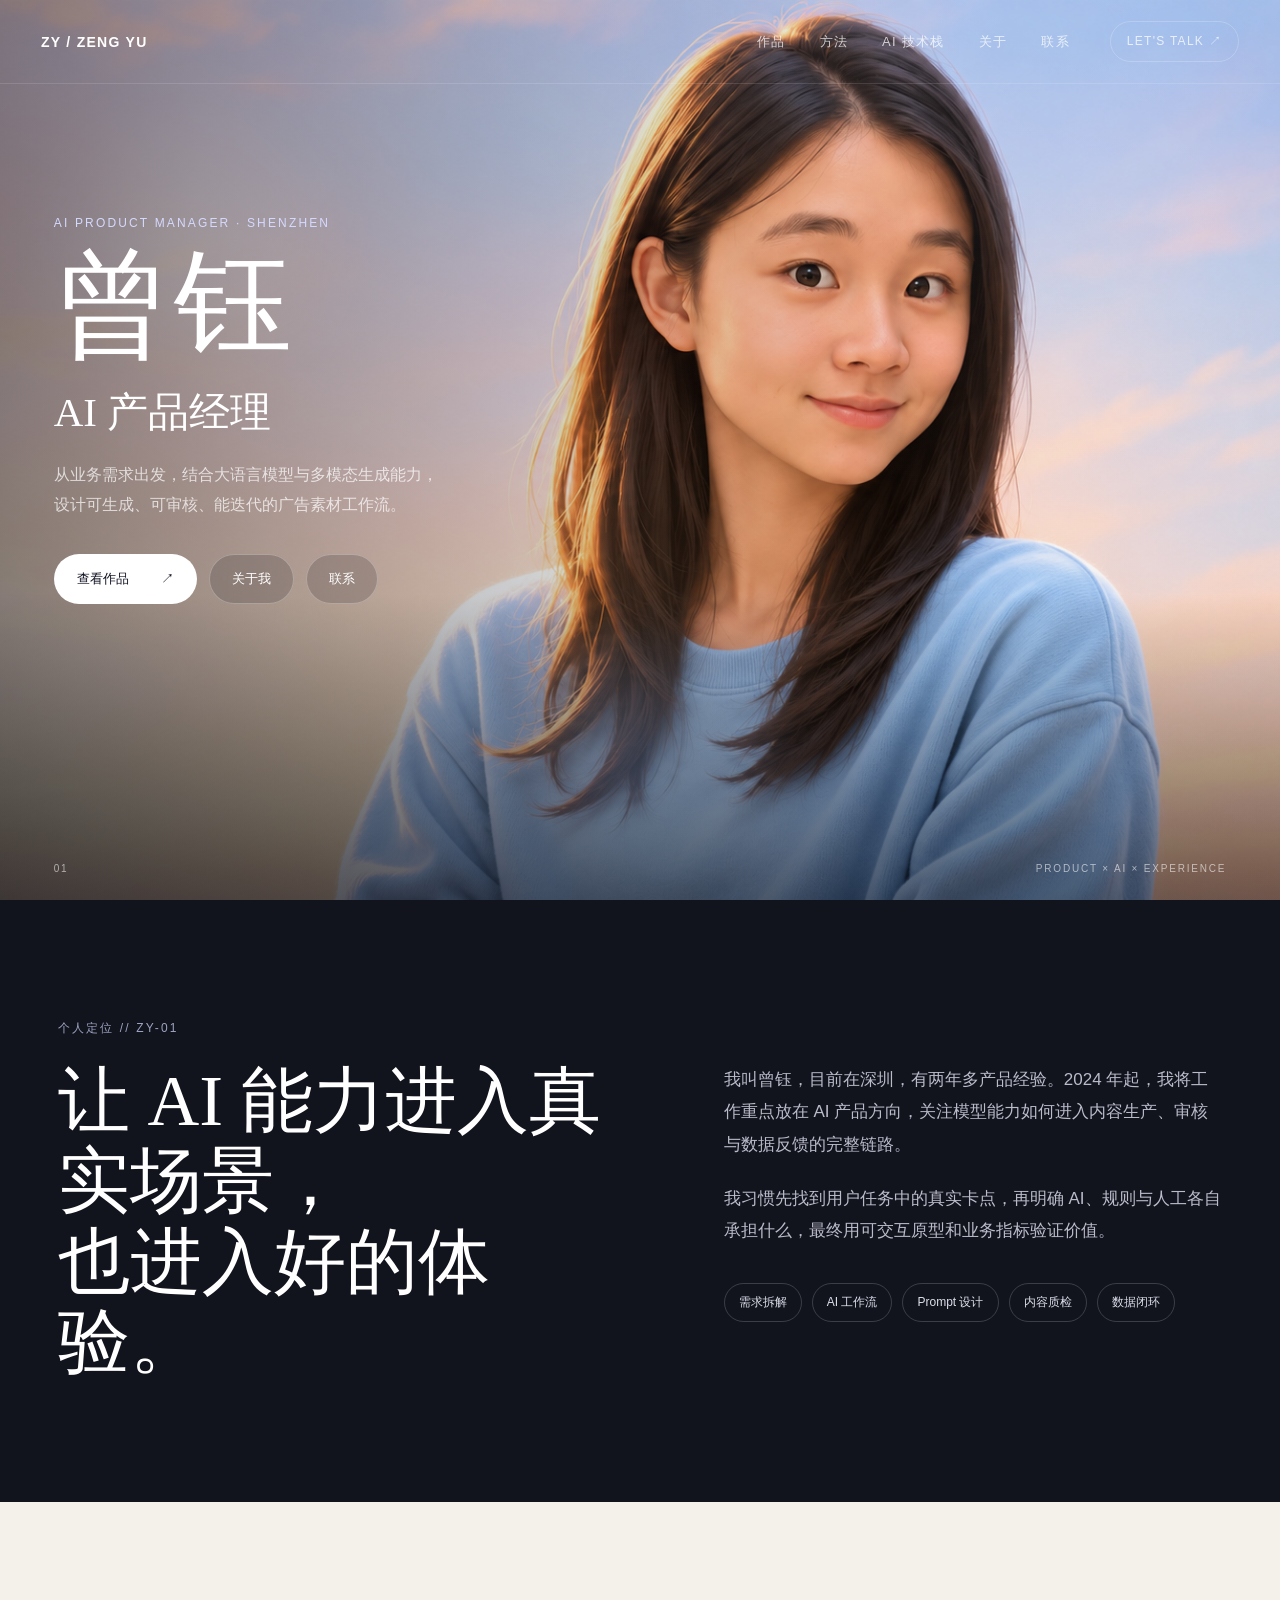
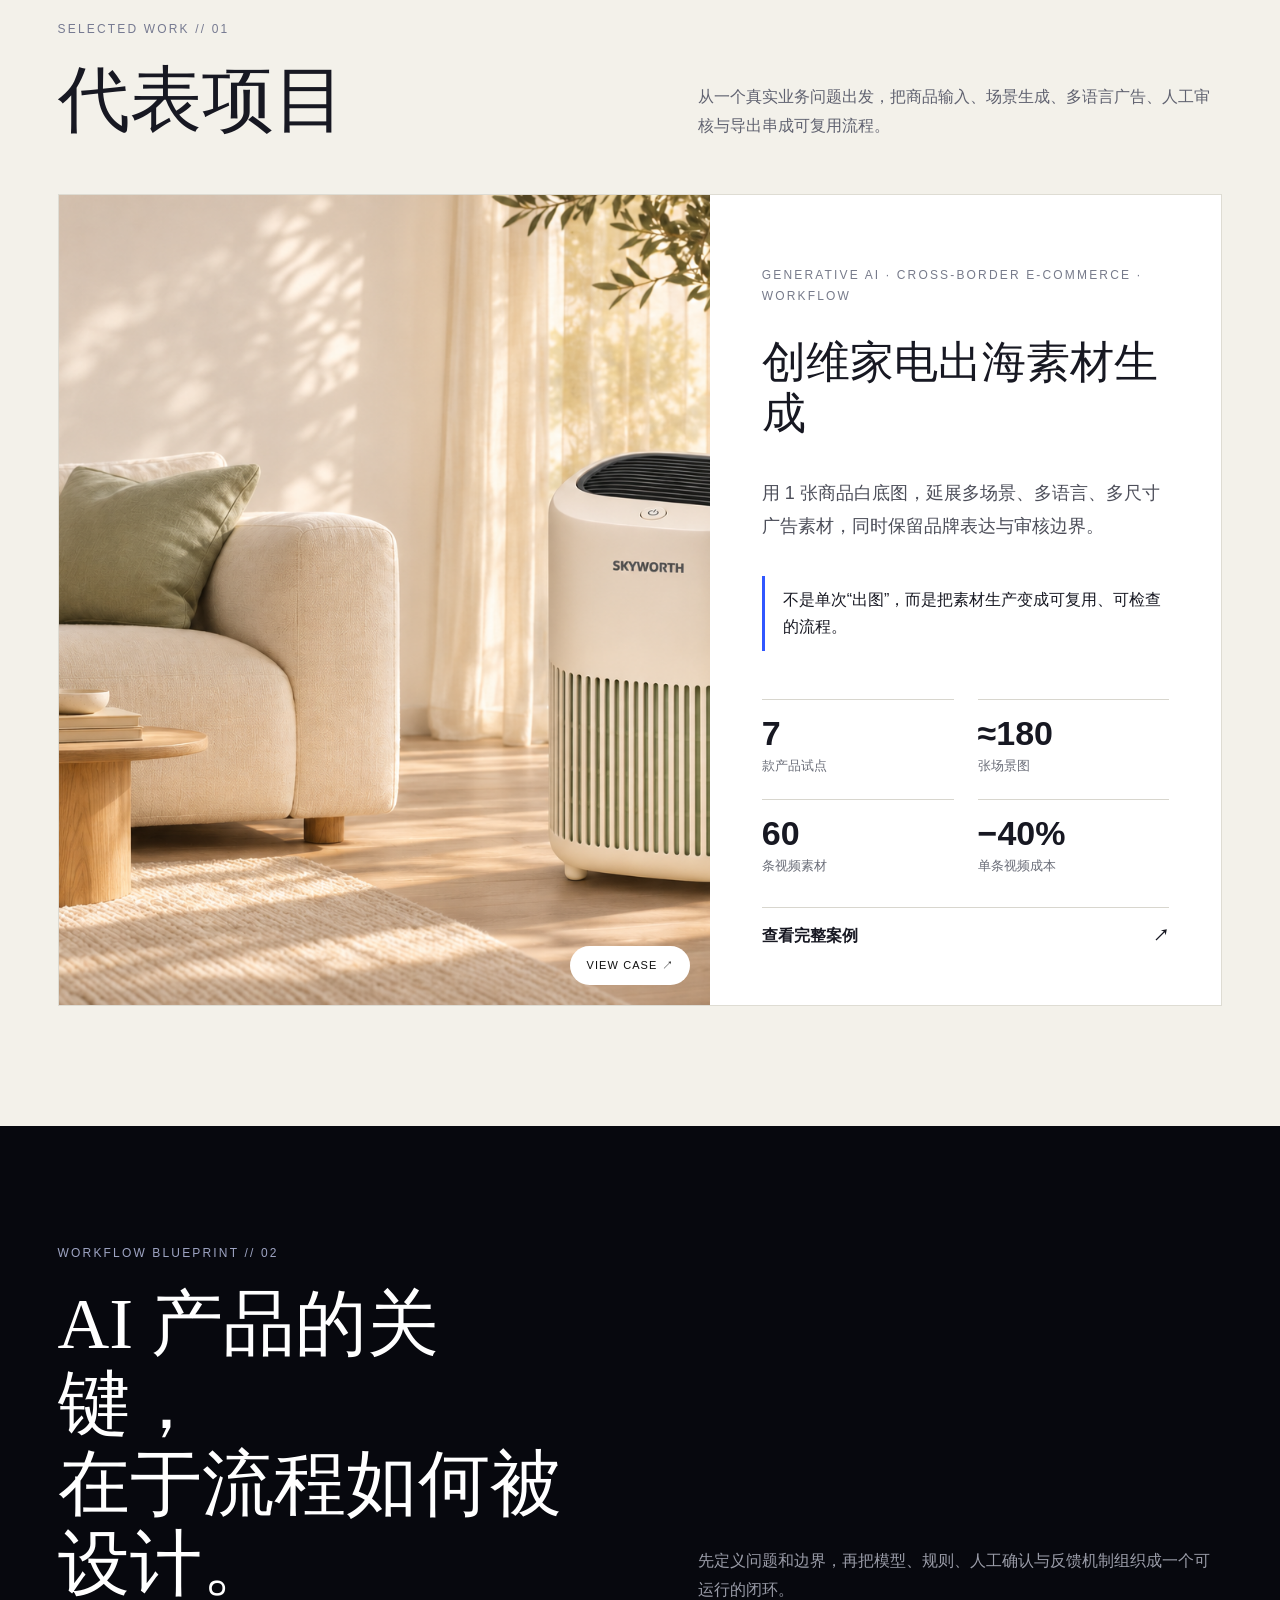
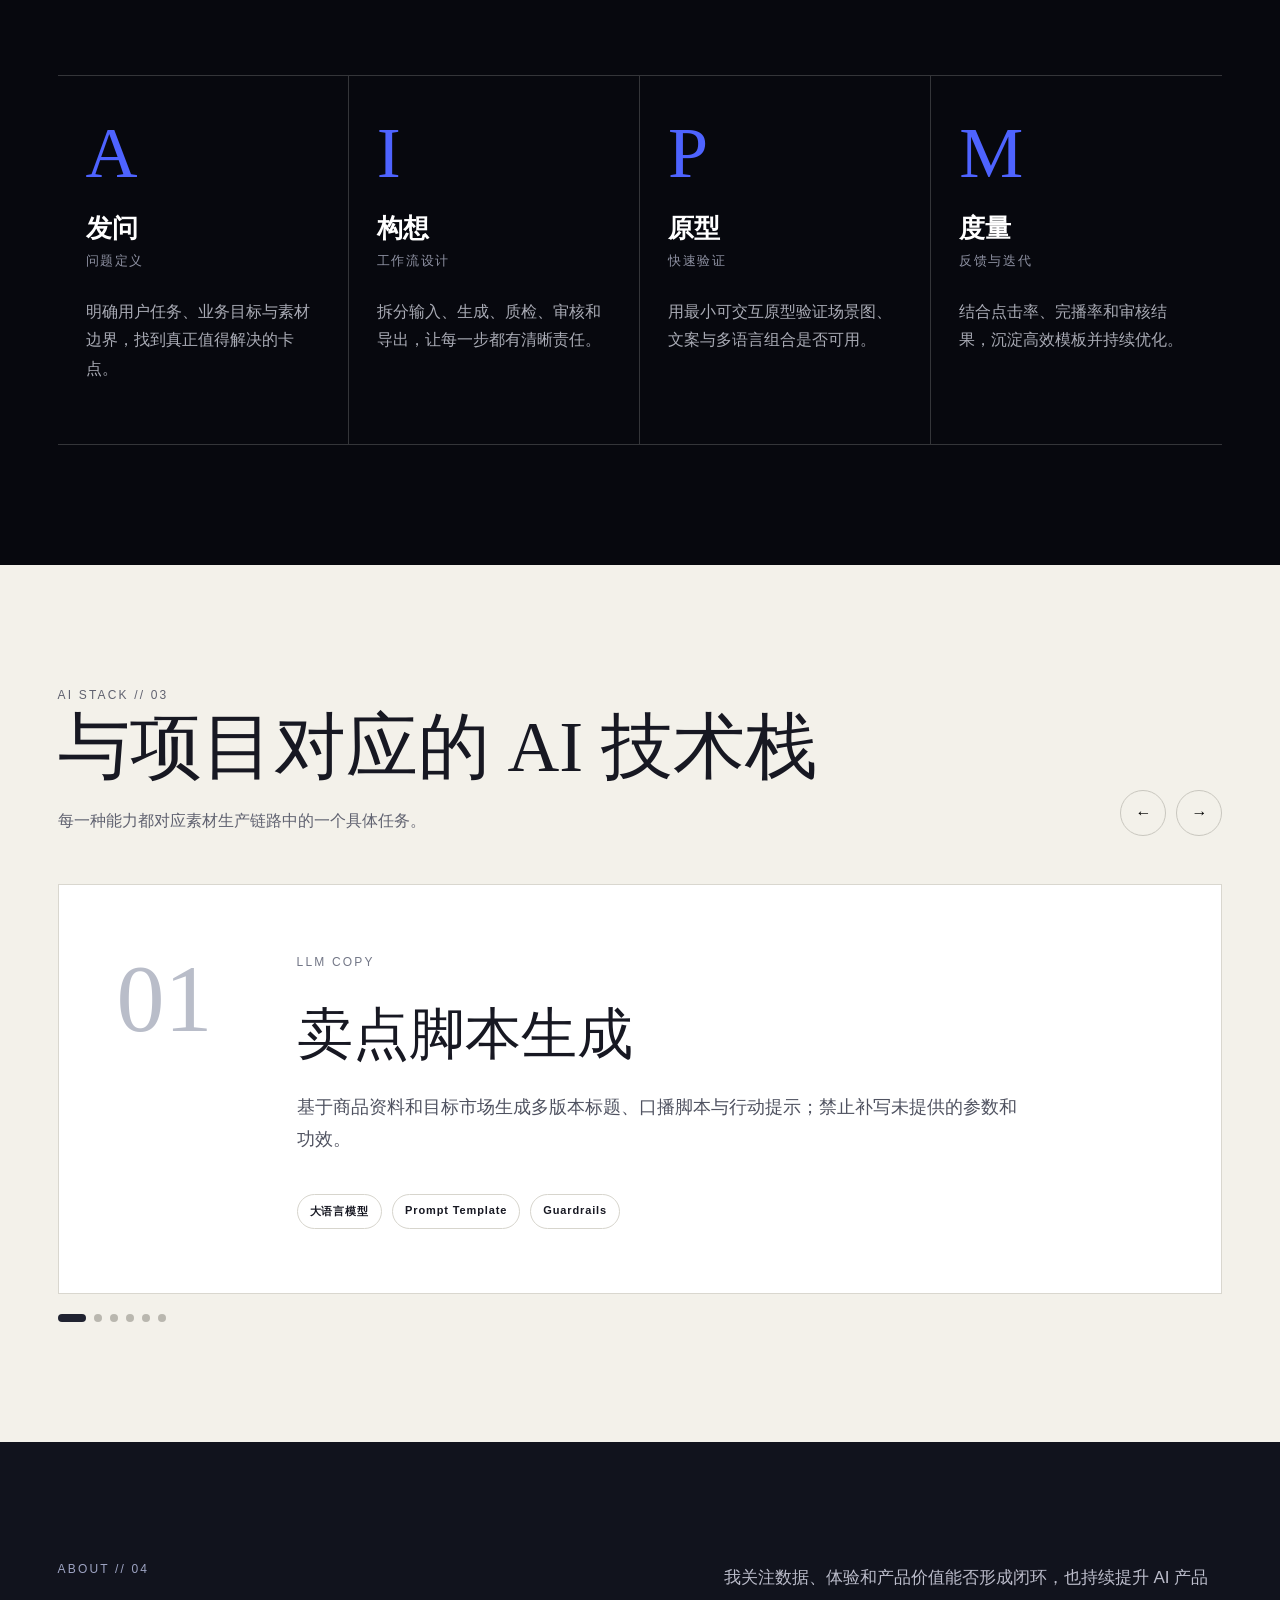
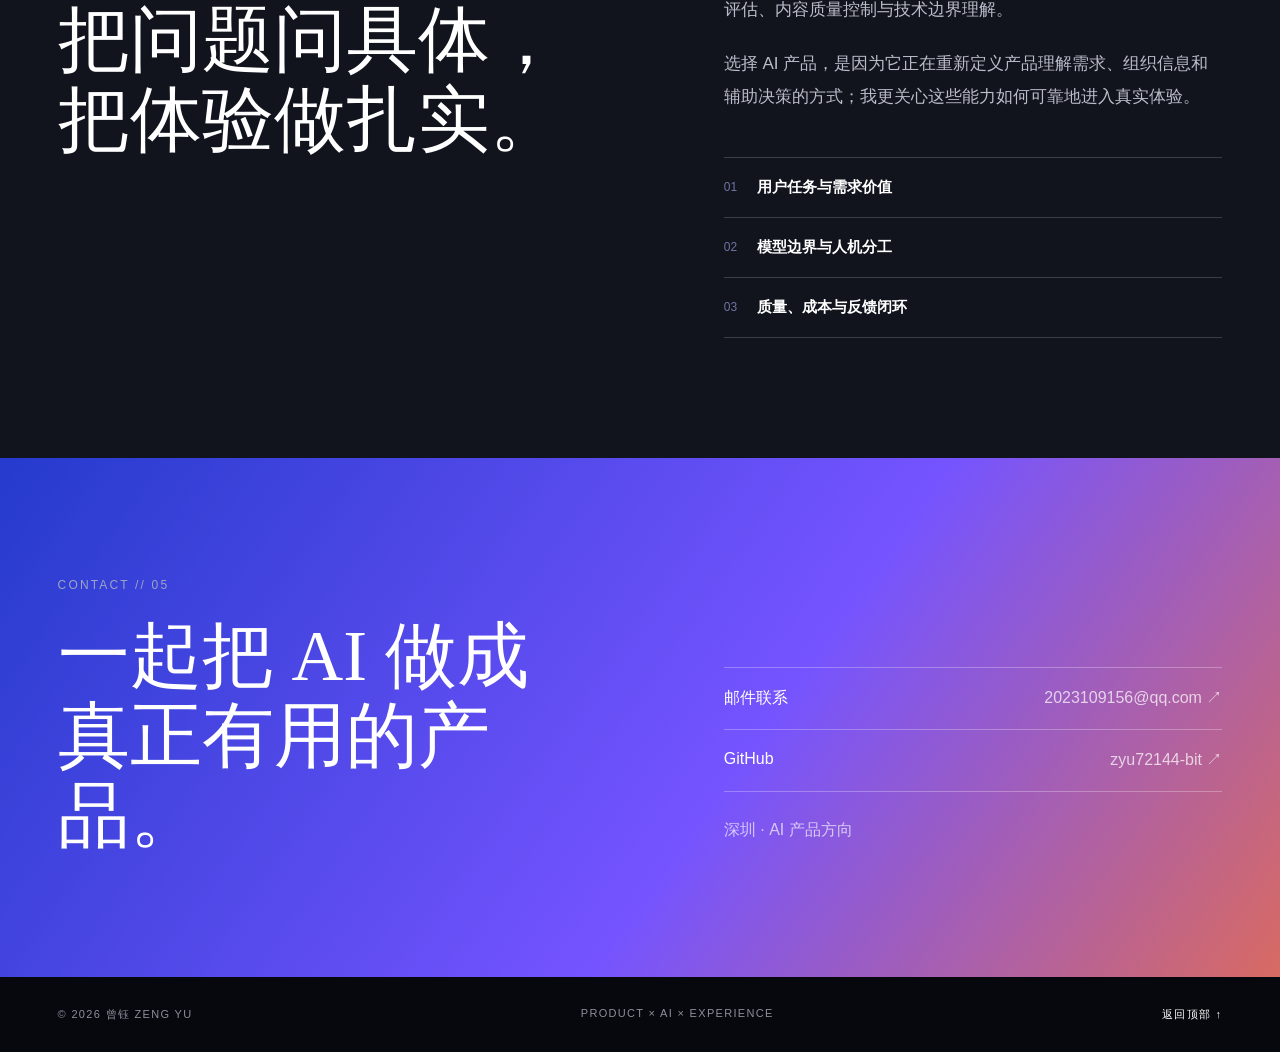
==== commit bda561f3: "Clarify AI capability description" ====
--- a/index.html
+++ b/index.html
@@ -123,7 +123,7 @@
 
         <div class="stack-viewport">
           <div class="stack-track" data-stack-track>
-            <article class="stack-card"><span>01</span><div><p>LLM COPY</p><h3>卖点脚本生成</h3><p>基于商品资料和目标市场生成多版本标题、口播脚本与行动提示；禁止补写未提供的参数和功效。</p><div><b>GPT / Claude</b><b>Prompt Template</b><b>Guardrails</b></div></div></article>
+            <article class="stack-card"><span>01</span><div><p>LLM COPY</p><h3>卖点脚本生成</h3><p>基于商品资料和目标市场生成多版本标题、口播脚本与行动提示；禁止补写未提供的参数和功效。</p><div><b>大语言模型</b><b>Prompt Template</b><b>Guardrails</b></div></div></article>
             <article class="stack-card"><span>02</span><div><p>MULTIMODAL</p><h3>商品场景图生成</h3><p>从白底图完成主体抠图、背景生成与图层合成，约束商品外观、比例和品牌标识不变形。</p><div><b>Image Generation</b><b>Inpainting</b><b>Compositing</b></div></div></article>
             <article class="stack-card"><span>03</span><div><p>LOCALIZATION</p><h3>多语言适配</h3><p>将英语、西班牙语文案、配音和字幕一起纳入模板，维护统一品牌术语并避免直译腔。</p><div><b>Translation</b><b>TTS</b><b>Subtitle</b></div></div></article>
             <article class="stack-card"><span>04</span><div><p>VIDEO</p><h3>数字人与视频合成</h3><p>将实拍、商品场景图、口播脚本和配音组合为短视频，按市场与卖点快速生成测试版本。</p><div><b>Digital Human</b><b>Voice</b><b>Template Video</b></div></div></article>
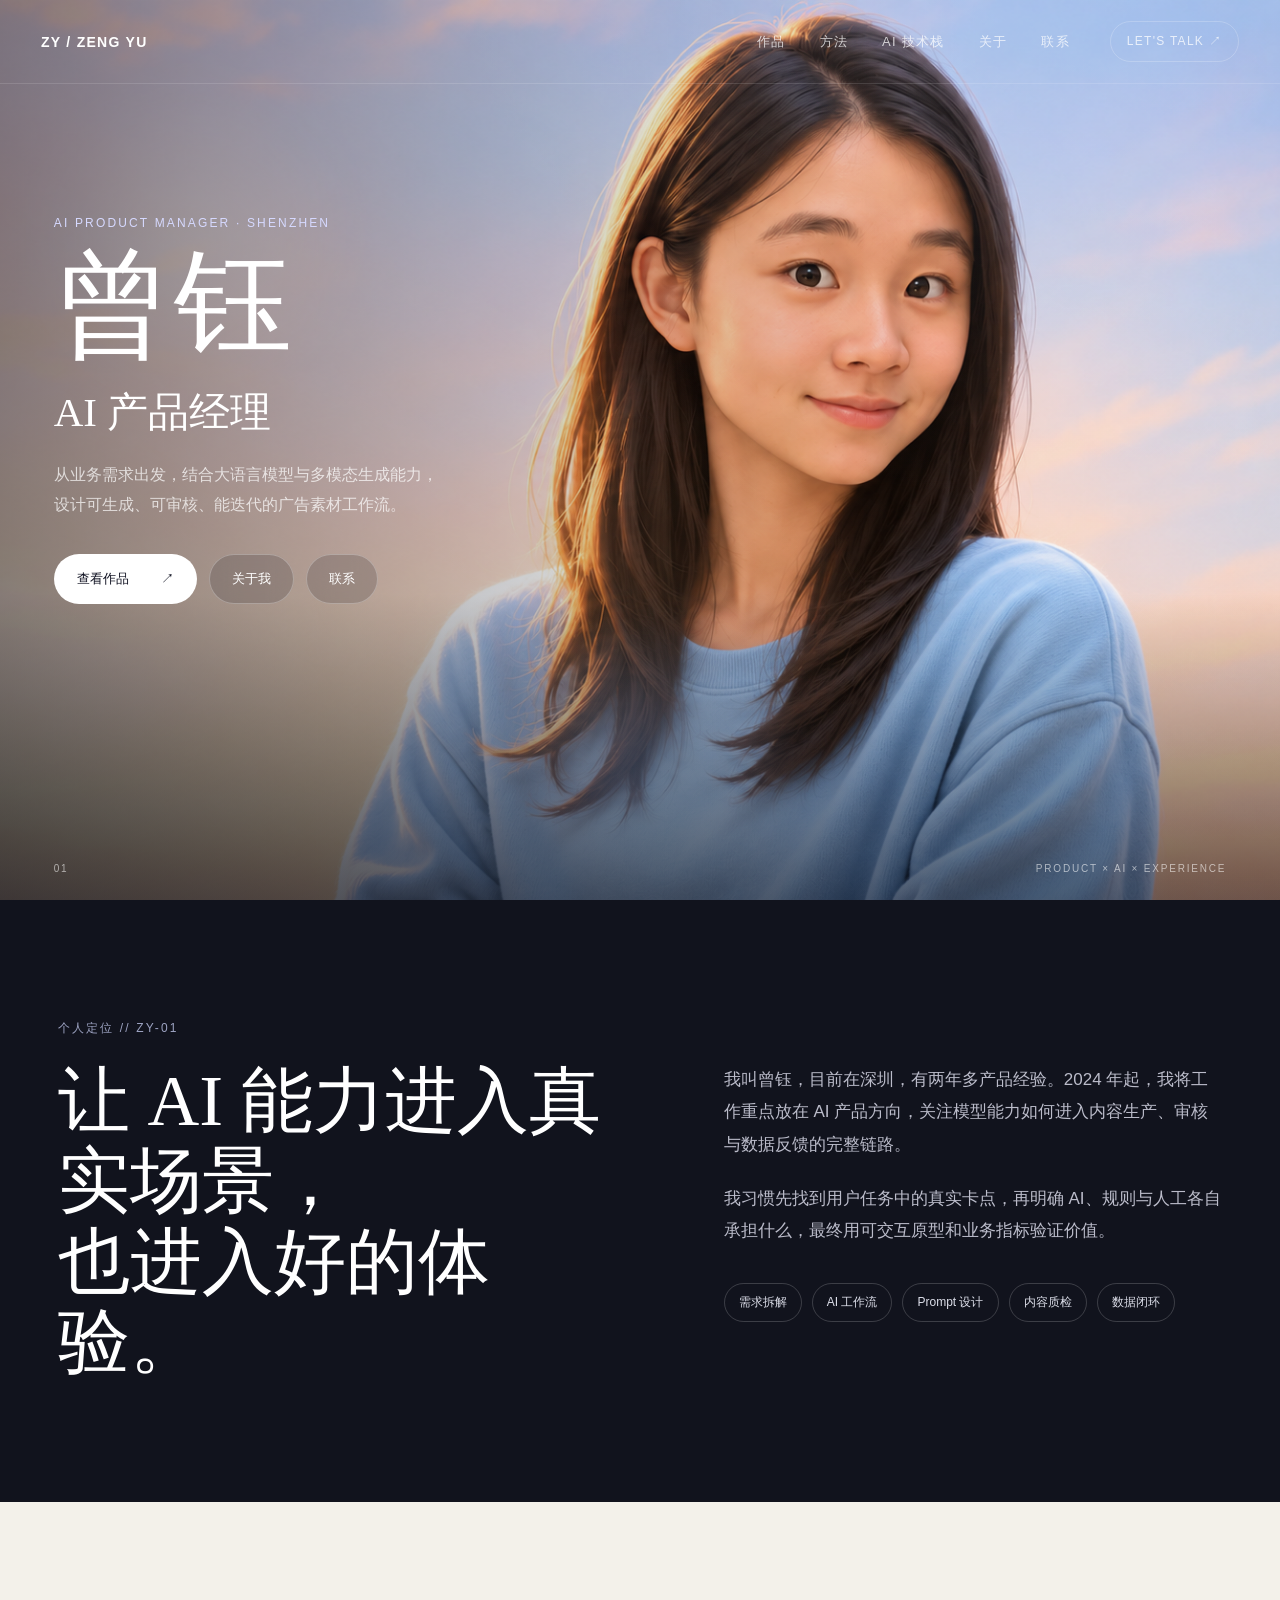
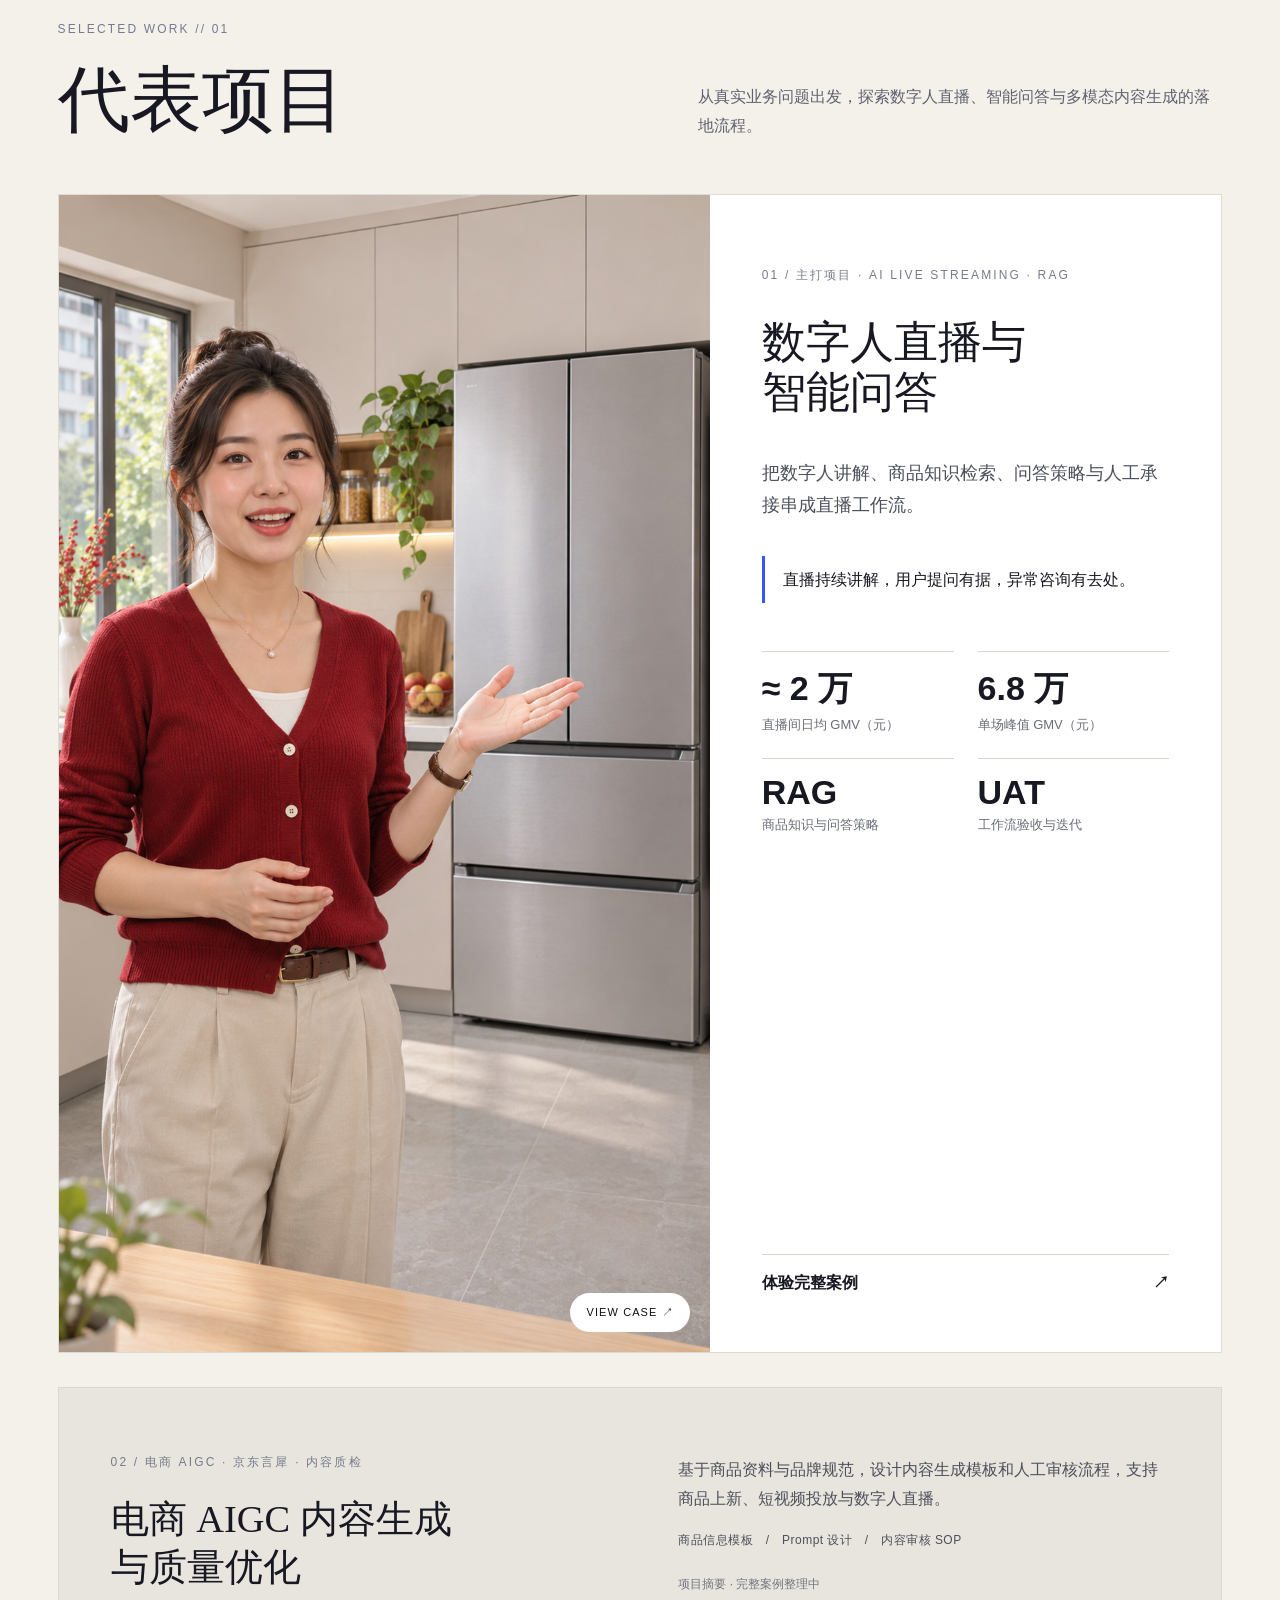
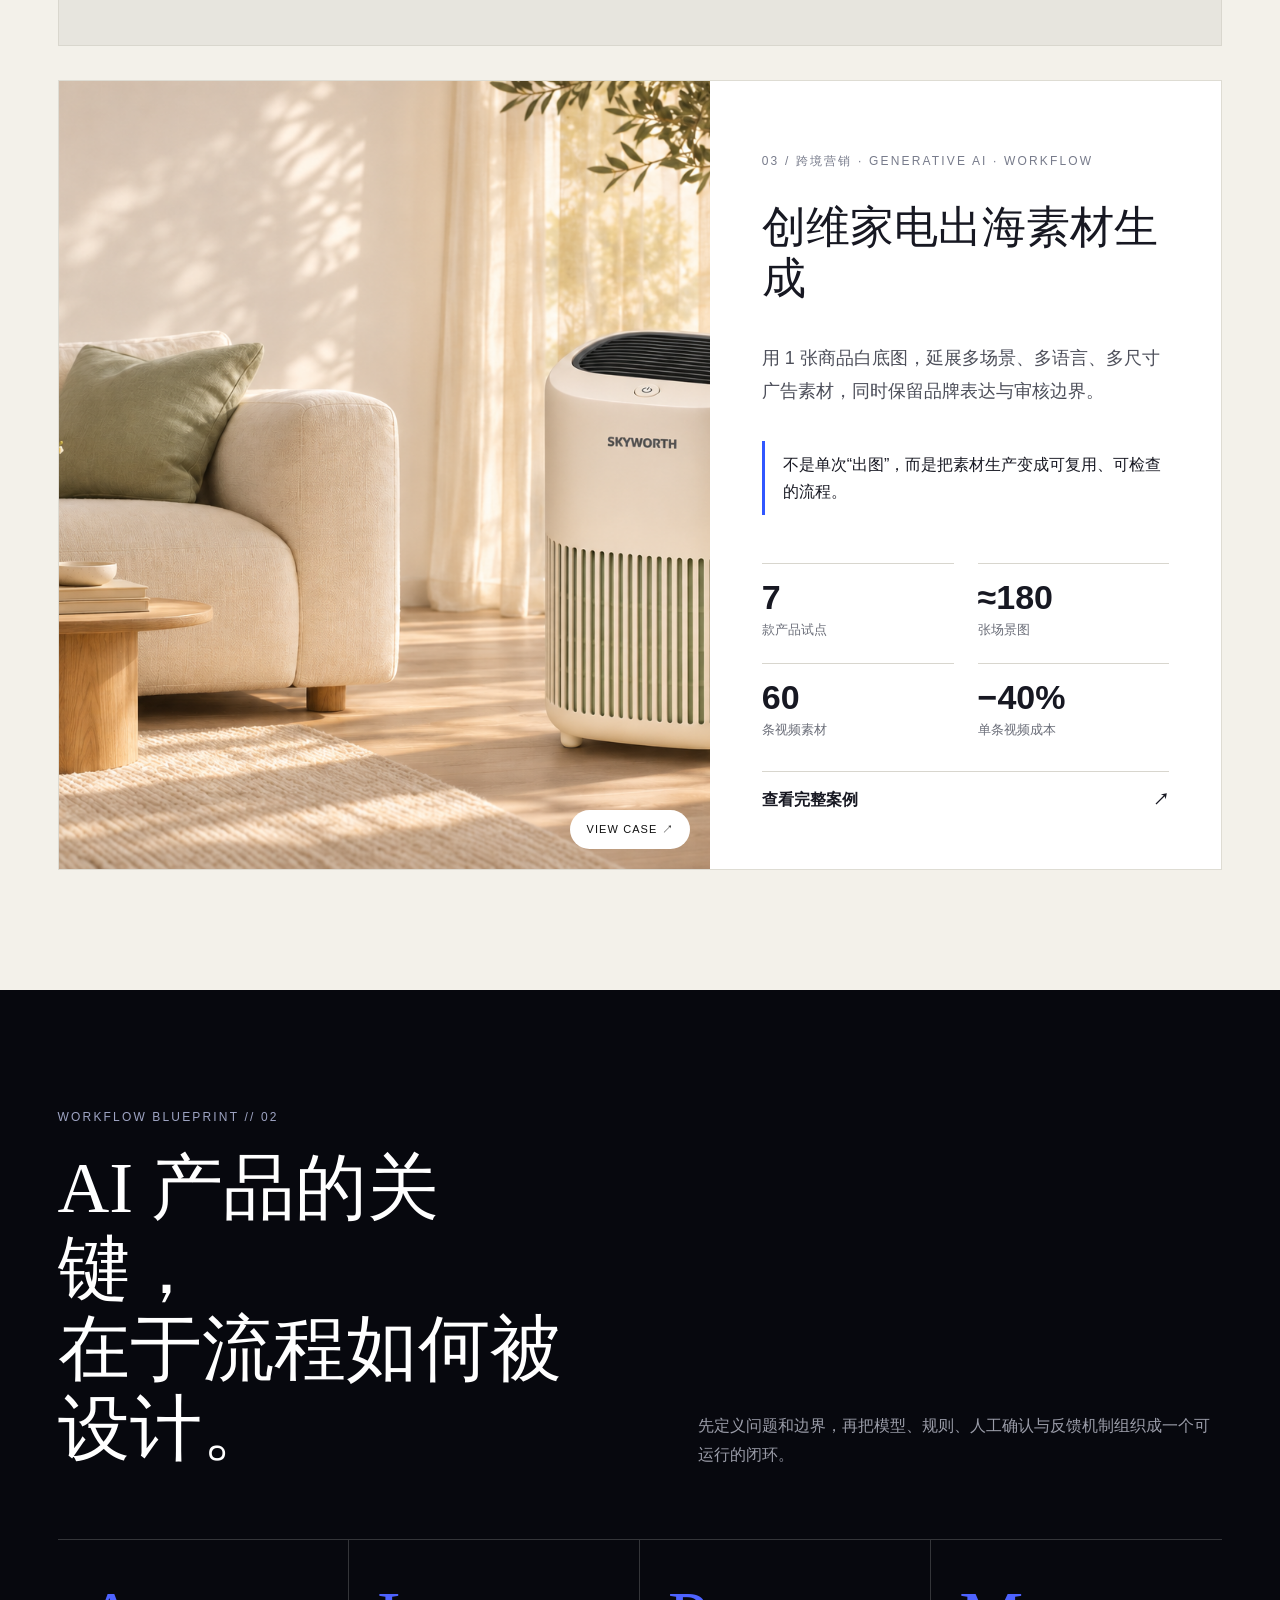
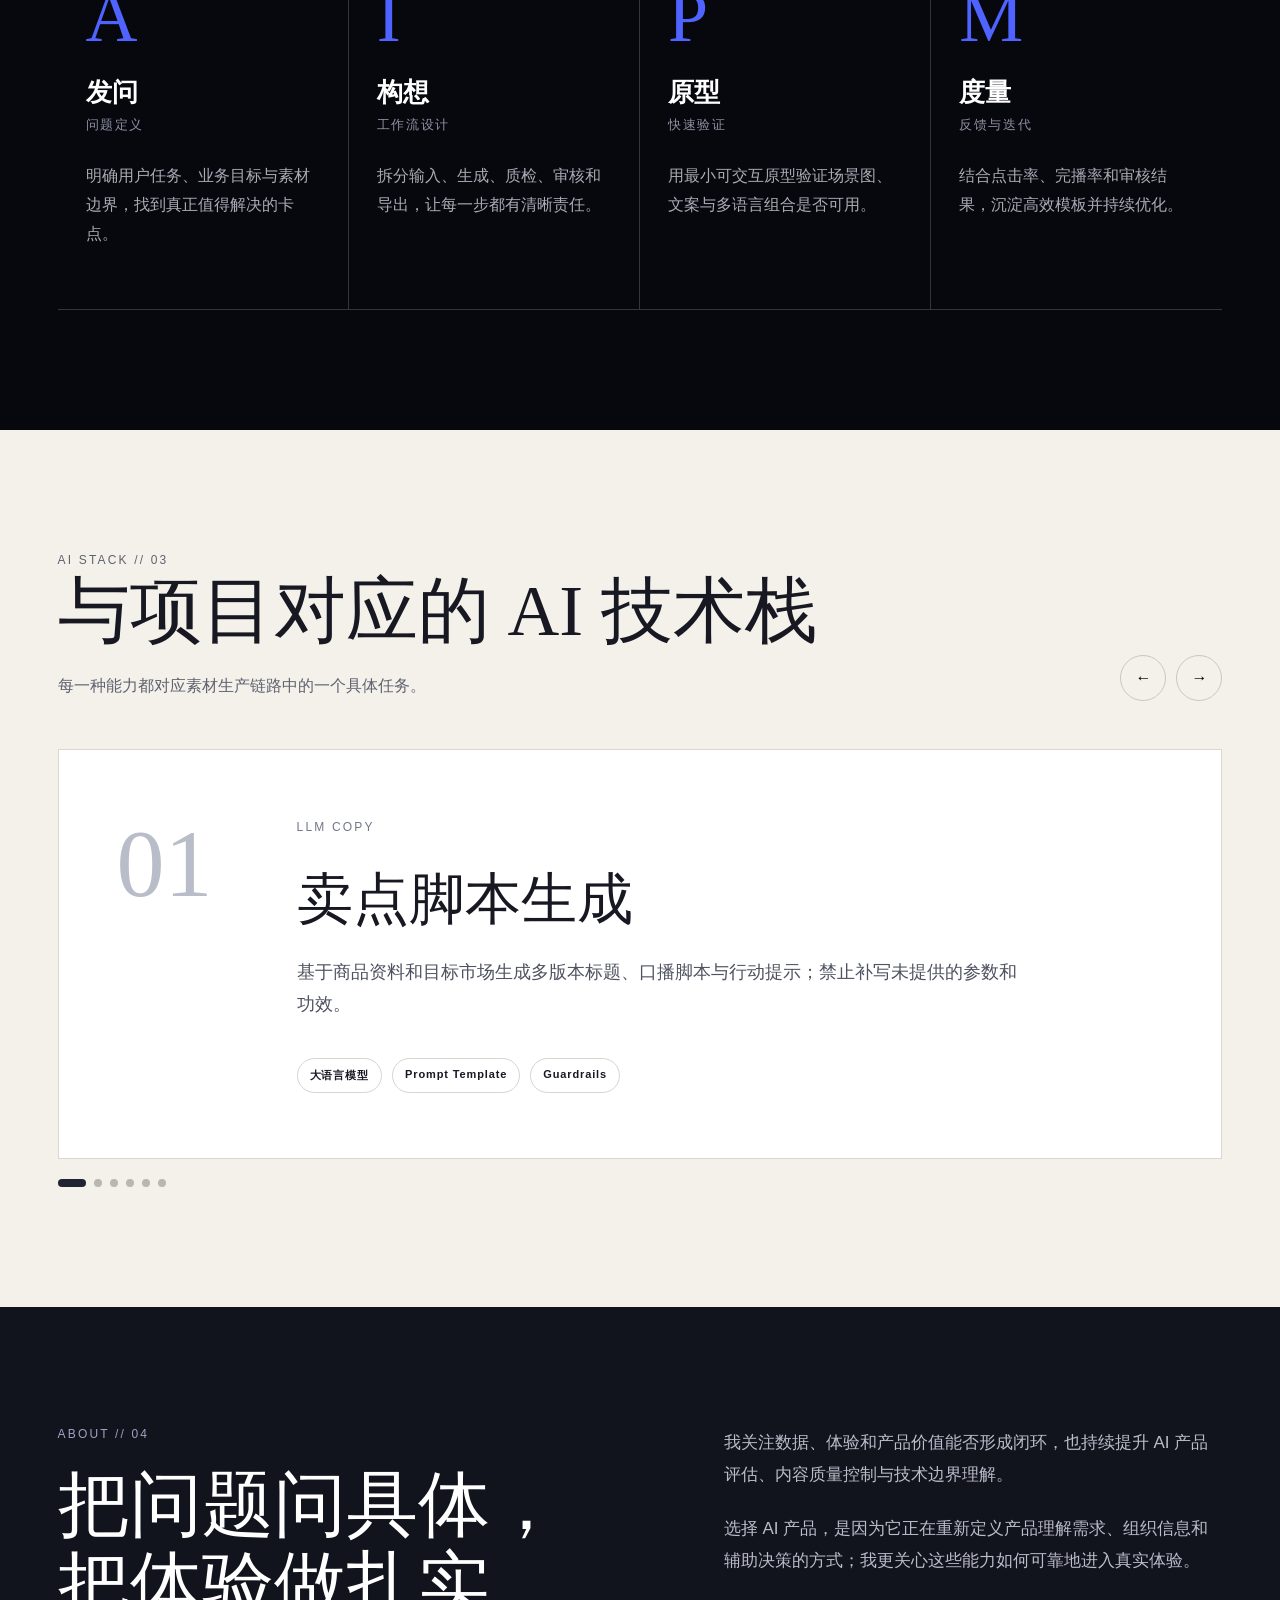
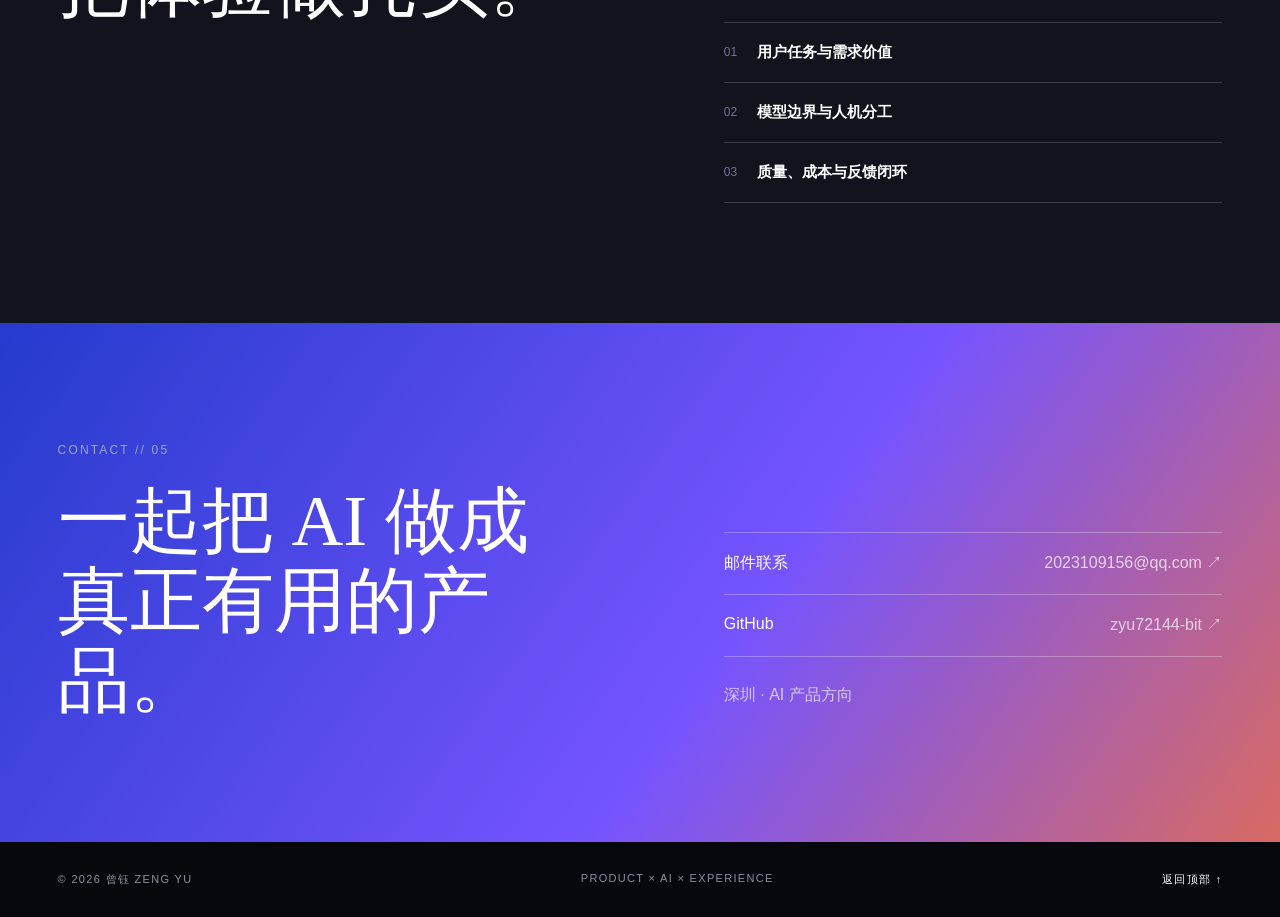
==== commit 2c9604a7: "Organize portfolio projects to match resume" ====
--- a/index.html
+++ b/index.html
@@ -66,16 +66,41 @@
             <p class="section-label">SELECTED WORK // 01</p>
             <h2 id="work-title">代表项目</h2>
           </div>
-          <p>从一个真实业务问题出发，把商品输入、场景生成、多语言广告、人工审核与导出串成可复用流程。</p>
-        </div>
-
-        <article class="project-feature">
+          <p>从真实业务问题出发，探索数字人直播、智能问答与多模态内容生成的落地流程。</p>
+        </div>
+
+        <article class="project-feature project-live">
+          <a class="project-image project-live-image" href="/projects/digital-human-live/" aria-label="打开数字人直播与智能问答项目">
+            <img src="/projects/digital-human-live/cover.png" alt="数字人主播在家电场景中的示意形象">
+            <span>VIEW CASE ↗</span>
+          </a>
+          <div class="project-copy">
+            <p class="project-meta">01 / 主打项目 · AI LIVE STREAMING · RAG</p>
+            <h3>数字人直播与<br>智能问答</h3>
+            <p class="project-lead">把数字人讲解、商品知识检索、问答策略与人工承接串成直播工作流。</p>
+            <p class="project-thesis">直播持续讲解，用户提问有据，异常咨询有去处。</p>
+            <dl class="project-stats">
+              <div><dt>≈ 2 万</dt><dd>直播间日均 GMV（元）</dd></div>
+              <div><dt>6.8 万</dt><dd>单场峰值 GMV（元）</dd></div>
+              <div><dt>RAG</dt><dd>商品知识与问答策略</dd></div>
+              <div><dt>UAT</dt><dd>工作流验收与迭代</dd></div>
+            </dl>
+            <a class="text-link" href="/projects/digital-human-live/">体验完整案例 <span>↗</span></a>
+          </div>
+        </article>
+
+        <article class="project-summary" aria-labelledby="content-project-title">
+          <div><p class="project-meta">02 / 电商 AIGC · 京东言犀 · 内容质检</p><h3 id="content-project-title">电商 AIGC 内容生成<br>与质量优化</h3></div>
+          <div><p>基于商品资料与品牌规范，设计内容生成模板和人工审核流程，支持商品上新、短视频投放与数字人直播。</p><p class="summary-tags">商品信息模板　/　Prompt 设计　/　内容审核 SOP</p><span class="summary-status">项目摘要 · 完整案例整理中</span></div>
+        </article>
+
+        <article class="project-feature project-overseas">
           <a class="project-image" href="/projects/skyworth-ai-ad-generation/" aria-label="打开创维家电出海素材生成项目">
             <img src="/projects/skyworth-ai-ad-generation/assets/living.png" alt="SKYWORTH 创维净化器的温暖客厅广告场景">
             <span>VIEW CASE ↗</span>
           </a>
           <div class="project-copy">
-            <p class="project-meta">GENERATIVE AI · CROSS-BORDER E-COMMERCE · WORKFLOW</p>
+            <p class="project-meta">03 / 跨境营销 · GENERATIVE AI · WORKFLOW</p>
             <h3>创维家电出海素材生成</h3>
             <p class="project-lead">用 1 张商品白底图，延展多场景、多语言、多尺寸广告素材，同时保留品牌表达与审核边界。</p>
             <p class="project-thesis">不是单次“出图”，而是把素材生产变成可复用、可检查的流程。</p>
--- a/site.css
+++ b/site.css
@@ -12,3 +12,7 @@
 
 /* 首屏动态氛围 */
 .hero-art{object-position:right center;animation:hero-drift 9s ease-in-out infinite alternate}.hero-glow{position:absolute;inset:-20%;pointer-events:none;mix-blend-mode:screen;background:radial-gradient(ellipse at 12% 70%,rgba(255,218,146,.28),transparent 42%),radial-gradient(ellipse at 80% 0%,rgba(159,192,255,.16),transparent 40%);animation:hero-glow 7s ease-in-out infinite alternate}.hero-orb{position:absolute;border-radius:50%;filter:blur(22px);pointer-events:none;mix-blend-mode:screen}.hero-orb-one{width:26vw;height:26vw;left:2%;top:8%;background:radial-gradient(circle,rgba(255,177,125,.65),transparent 70%);animation:hero-float-one 8s ease-in-out infinite alternate}.hero-orb-two{width:28vw;height:28vw;left:36%;bottom:-8%;background:radial-gradient(circle,rgba(128,180,255,.5),transparent 70%);animation:hero-float-two 11s ease-in-out infinite alternate}@keyframes hero-drift{from{transform:scale(1.03)}to{transform:scale(1.1) translate3d(-.8%,-.45%,0)}}@keyframes hero-glow{from{transform:translateX(-3%);opacity:.55}to{transform:translateX(4%);opacity:1}}@keyframes hero-float-one{from{transform:translate(-8%,10%) scale(.85);opacity:.3}to{transform:translate(55%,35%) scale(1.3);opacity:.7}}@keyframes hero-float-two{from{transform:translate(20%,0) scale(.8);opacity:.25}to{transform:translate(-40%,-30%) scale(1.25);opacity:.6}}@media(max-width:900px){.hero-art{object-position:right center}}@media(prefers-reduced-motion:reduce){.hero-art,.hero-glow,.hero-orb{animation:none}}
+
+.project-live{margin-bottom:34px}.project-live-image img{object-position:center 35%}
+
+.project-summary{display:grid;grid-template-columns:1fr 1fr;gap:6vw;background:#e7e5de;border:1px solid #d9d7ce;padding:52px;margin:34px 0;color:#171822}.project-summary h3{font-family:var(--serif);font-weight:400;font-size:clamp(30px,3vw,42px);line-height:1.25;margin:22px 0 0}.project-summary p:not(.project-meta){line-height:1.8;color:#4d4f5a}.project-summary .summary-tags{font-size:12px;letter-spacing:.04em}.summary-status{display:inline-block;margin-top:12px;color:#747681;font-size:12px}.project-overseas .project-image{min-height:540px}@media(max-width:900px){.project-summary{grid-template-columns:1fr;gap:10px;padding:34px}.project-overseas .project-image{min-height:58vw}}@media(max-width:600px){.project-summary{padding:28px}.project-overseas .project-image{min-height:380px}}
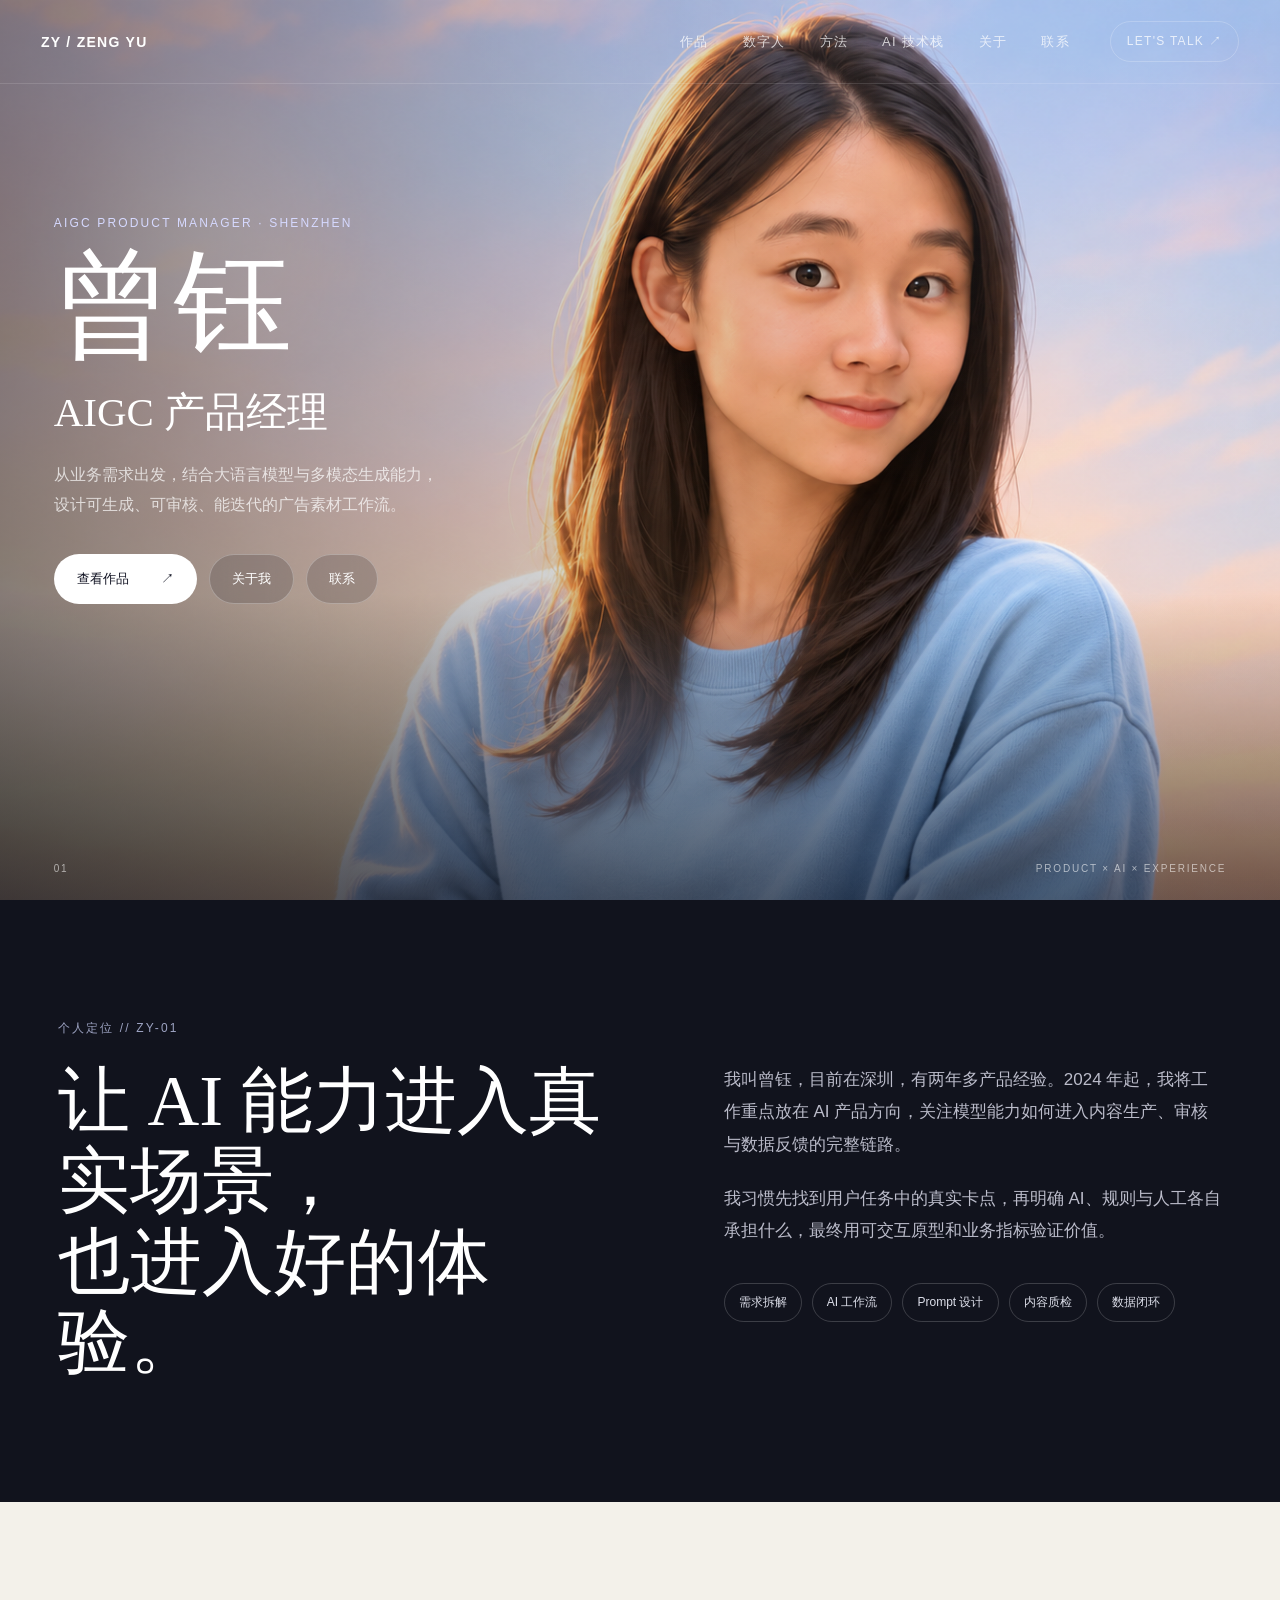
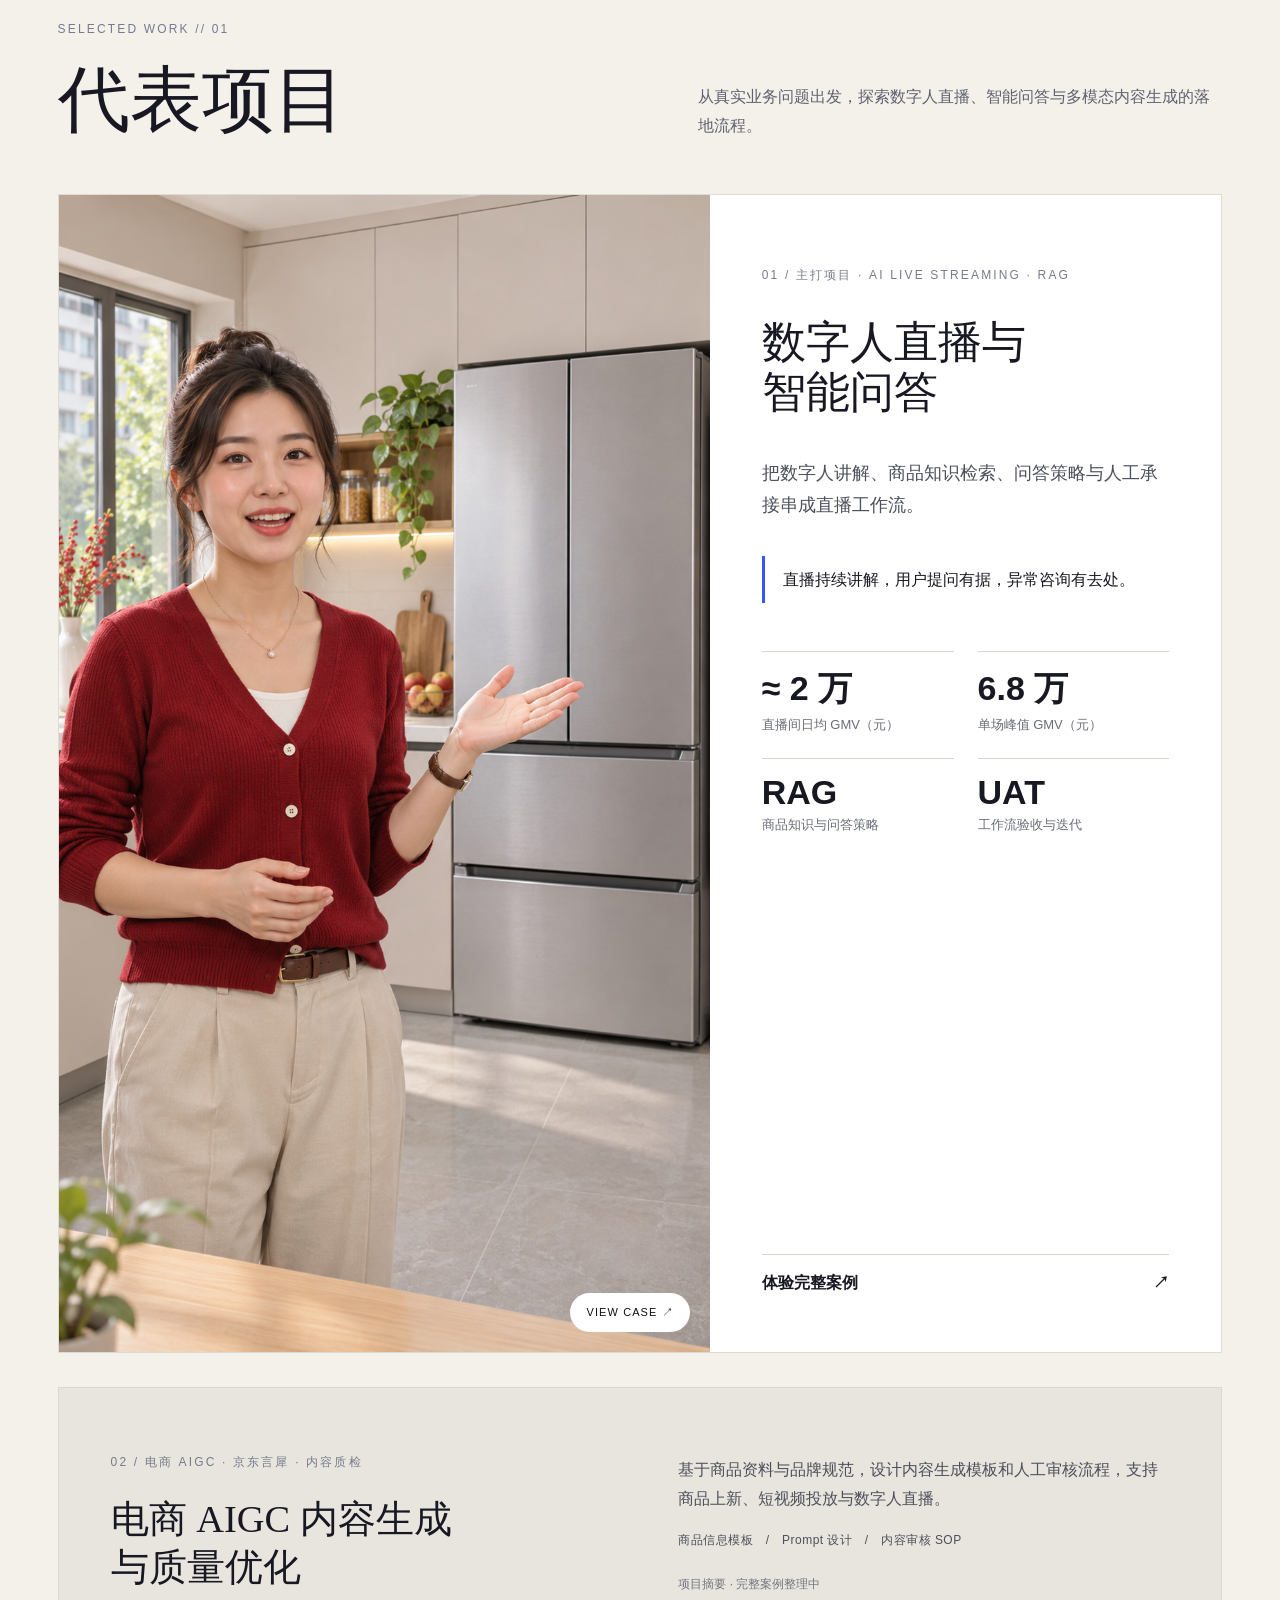
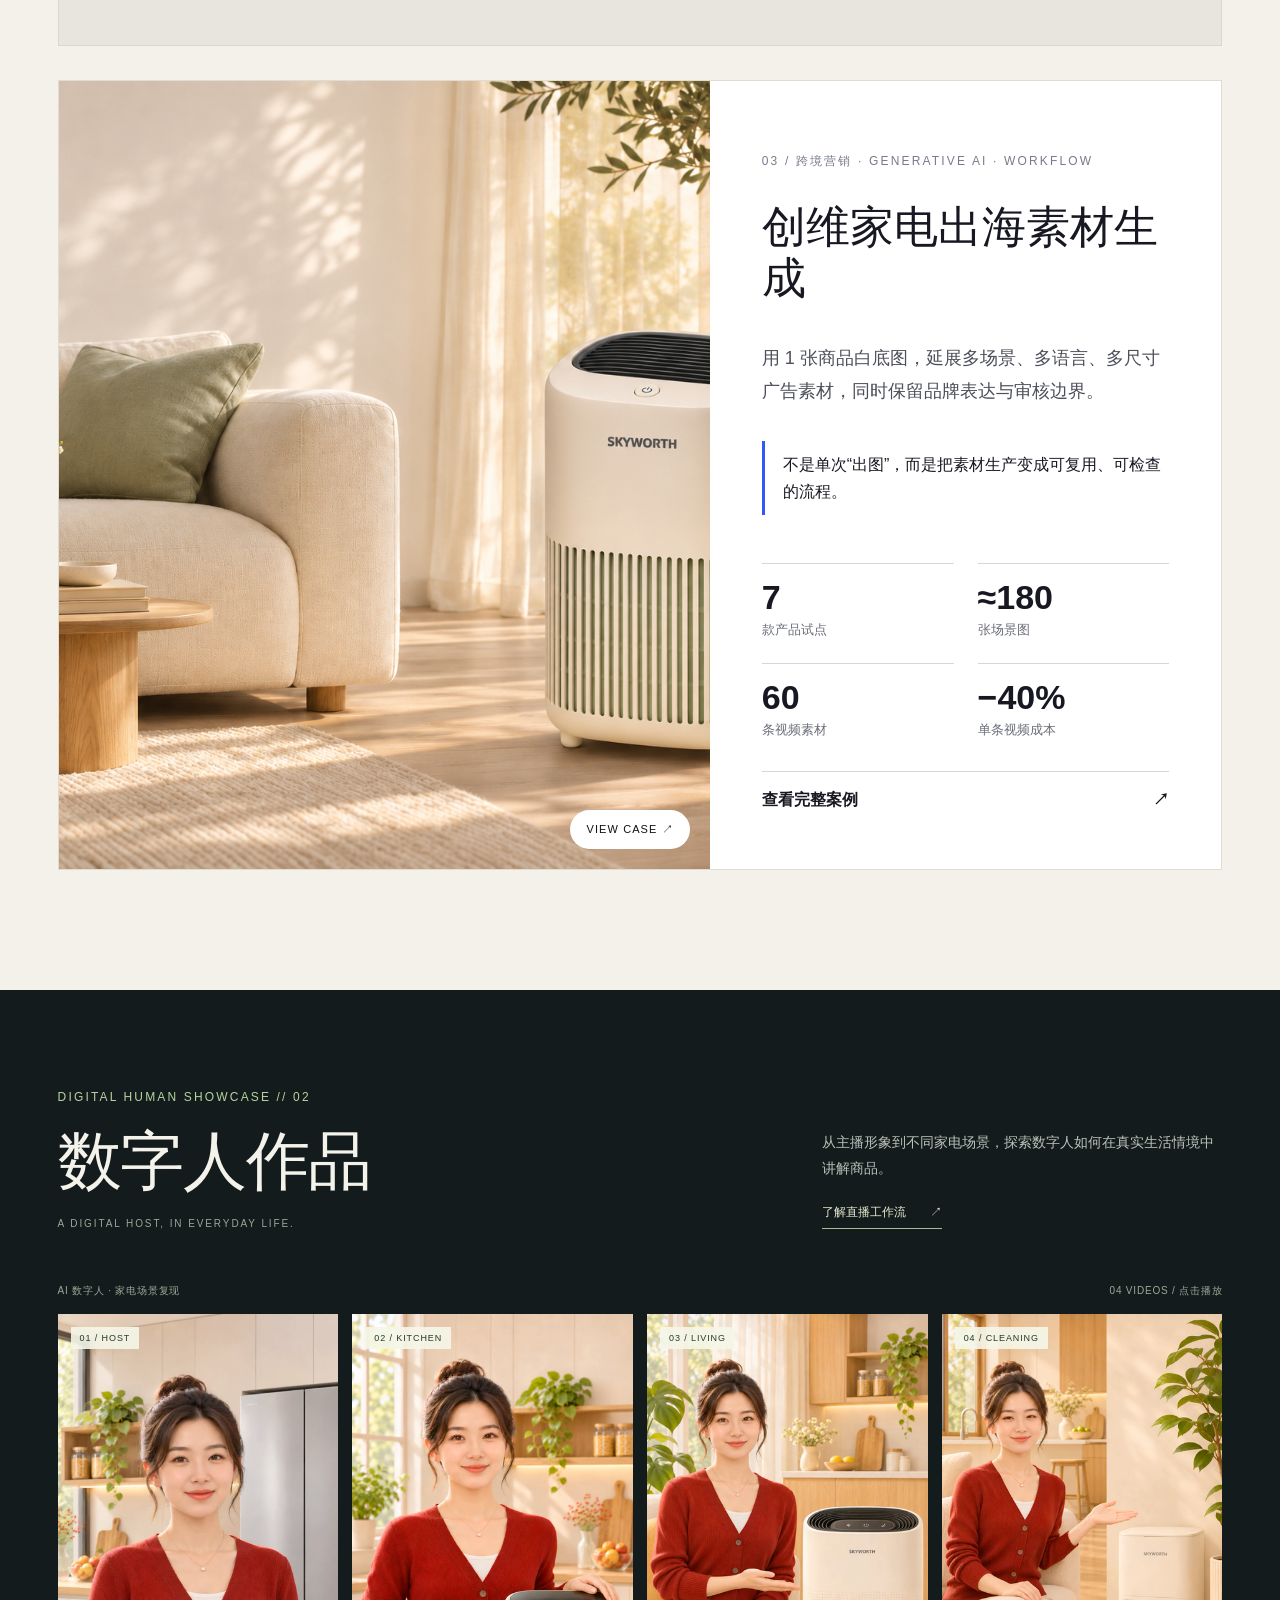
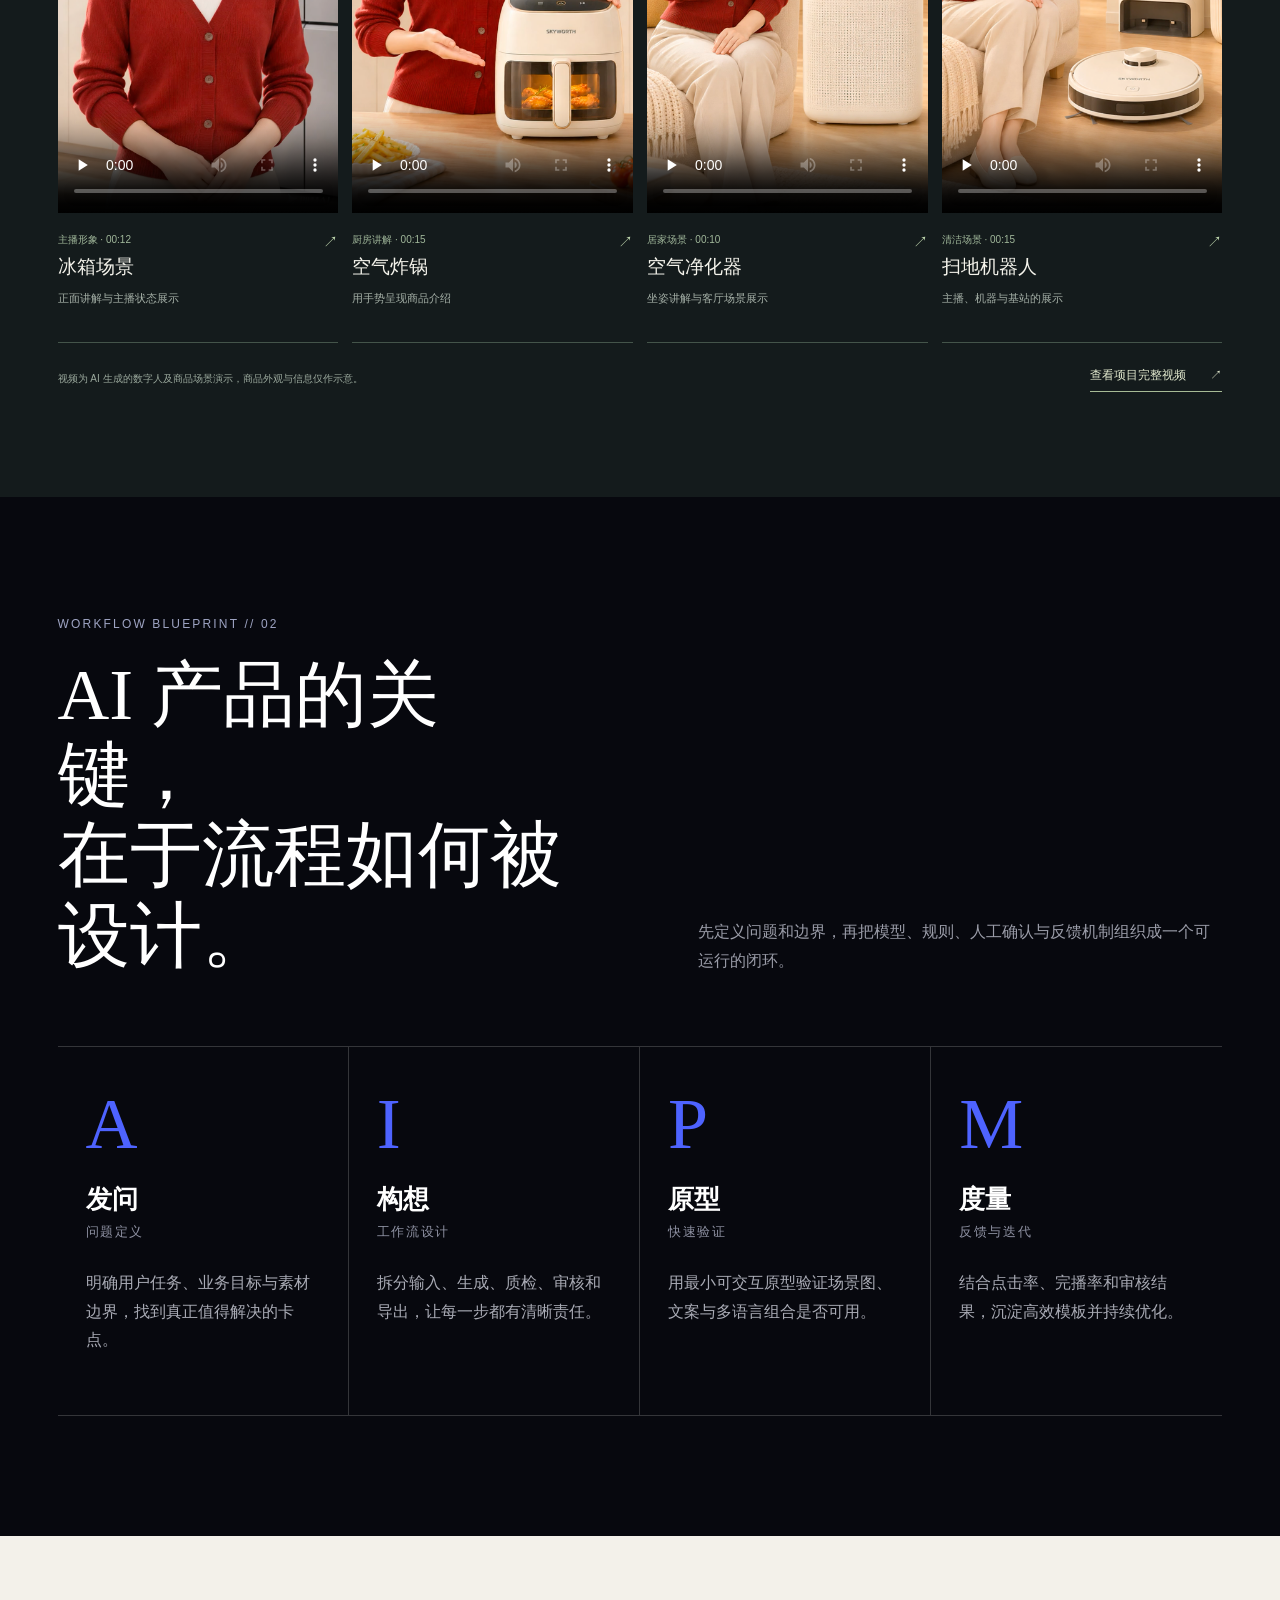
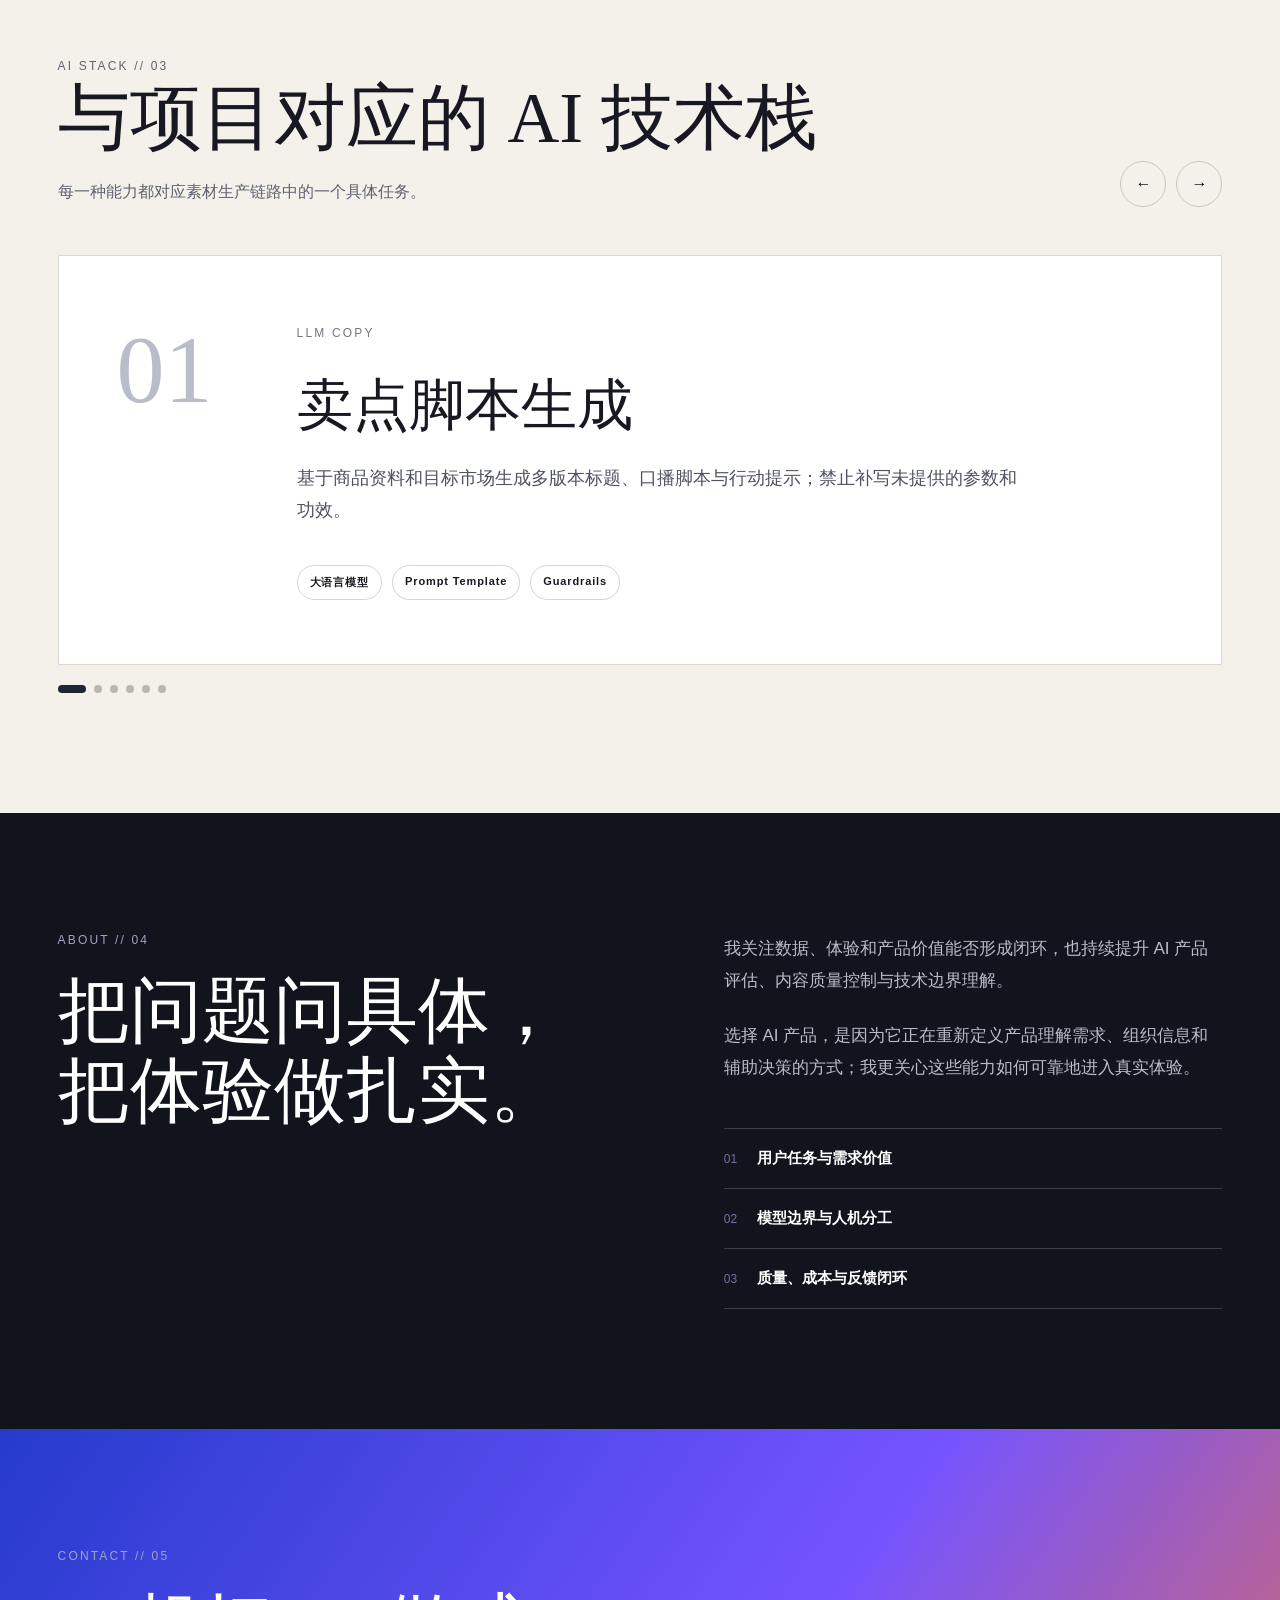
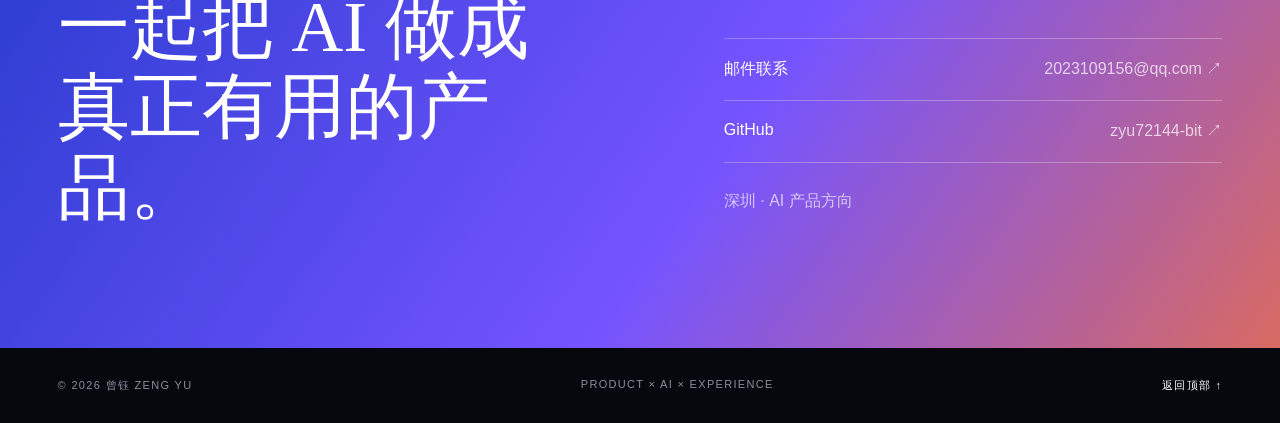
==== commit 7f078be6: "Add digital human showcase and update role" ====
--- a/index.html
+++ b/index.html
@@ -3,9 +3,10 @@
 <head>
   <meta charset="utf-8">
   <meta name="viewport" content="width=device-width, initial-scale=1">
-  <meta name="description" content="曾钰，AI 产品经理。关注生成式 AI、内容工作流、用户体验与数据闭环。">
-  <title>曾钰 Zeng Yu / AI 产品经理</title>
-  <link rel="stylesheet" href="/site.css">
+  <meta name="description" content="曾钰，AIGC 产品经理。关注生成式 AI、内容工作流、用户体验与数据闭环。">
+  <title>曾钰 Zeng Yu / AIGC 产品经理</title>
+  <link rel="stylesheet" href="site.css">
+  <link rel="stylesheet" href="digital-showcase.css">
 </head>
 <body>
   <a class="skip-link" href="#main">跳到正文</a>
@@ -14,6 +15,7 @@
     <a class="brand" href="#home" aria-label="返回首页">ZY / ZENG YU</a>
     <nav class="nav" aria-label="主导航">
       <a href="#work">作品</a>
+      <a href="#digital-human">数字人</a>
       <a href="#method">方法</a>
       <a href="#stack">AI 技术栈</a>
       <a href="#about">关于</a>
@@ -24,12 +26,12 @@
 
   <main id="main">
     <section class="hero" aria-labelledby="hero-title">
-      <img class="hero-art" src="/assets/hero-portrait-sunny.png" alt="曾钰身穿浅蓝色卫衣的卡通形象">
+      <img class="hero-art" src="assets/hero-portrait-sunny.png" alt="曾钰身穿浅蓝色卫衣的卡通形象">
       <div class="hero-glow" aria-hidden="true"></div><div class="hero-orb hero-orb-one" aria-hidden="true"></div><div class="hero-orb hero-orb-two" aria-hidden="true"></div><div class="hero-shade" aria-hidden="true"></div>
       <div class="hero-copy">
-        <p class="hero-kicker">AI PRODUCT MANAGER · SHENZHEN</p>
+        <p class="hero-kicker">AIGC PRODUCT MANAGER · SHENZHEN</p>
         <h1 id="hero-title">曾钰</h1>
-        <p class="hero-role">AI 产品经理</p>
+        <p class="hero-role">AIGC 产品经理</p>
         <p class="hero-intro">从业务需求出发，结合大语言模型与多模态生成能力，<br>设计可生成、可审核、能迭代的广告素材工作流。</p>
         <div class="hero-actions">
           <a class="button button-light" href="#work">查看作品 <span>↗</span></a>
@@ -70,8 +72,8 @@
         </div>
 
         <article class="project-feature project-live">
-          <a class="project-image project-live-image" href="/projects/digital-human-live/" aria-label="打开数字人直播与智能问答项目">
-            <img src="/projects/digital-human-live/cover.png" alt="数字人主播在家电场景中的示意形象">
+          <a class="project-image project-live-image" href="projects/digital-human-live/" aria-label="打开数字人直播与智能问答项目">
+            <img src="projects/digital-human-live/cover.png" alt="数字人主播在家电场景中的示意形象">
             <span>VIEW CASE ↗</span>
           </a>
           <div class="project-copy">
@@ -85,7 +87,7 @@
               <div><dt>RAG</dt><dd>商品知识与问答策略</dd></div>
               <div><dt>UAT</dt><dd>工作流验收与迭代</dd></div>
             </dl>
-            <a class="text-link" href="/projects/digital-human-live/">体验完整案例 <span>↗</span></a>
+            <a class="text-link" href="projects/digital-human-live/">体验完整案例 <span>↗</span></a>
           </div>
         </article>
 
@@ -95,8 +97,8 @@
         </article>
 
         <article class="project-feature project-overseas">
-          <a class="project-image" href="/projects/skyworth-ai-ad-generation/" aria-label="打开创维家电出海素材生成项目">
-            <img src="/projects/skyworth-ai-ad-generation/assets/living.png" alt="SKYWORTH 创维净化器的温暖客厅广告场景">
+          <a class="project-image" href="projects/skyworth-ai-ad-generation/" aria-label="打开创维家电出海素材生成项目">
+            <img src="projects/skyworth-ai-ad-generation/assets/living.png" alt="SKYWORTH 创维净化器的温暖客厅广告场景">
             <span>VIEW CASE ↗</span>
           </a>
           <div class="project-copy">
@@ -110,9 +112,23 @@
               <div><dt>60</dt><dd>条视频素材</dd></div>
               <div><dt>−40%</dt><dd>单条视频成本</dd></div>
             </dl>
-            <a class="text-link" href="/projects/skyworth-ai-ad-generation/">查看完整案例 <span>↗</span></a>
+            <a class="text-link" href="projects/skyworth-ai-ad-generation/">查看完整案例 <span>↗</span></a>
           </div>
         </article>
+      </div>
+    </section>
+
+    <section class="digital-gallery" id="digital-human" aria-labelledby="digital-human-title">
+      <div class="section-shell">
+        <div class="digital-intro"><div><p class="section-label">DIGITAL HUMAN SHOWCASE // 02</p><h2 id="digital-human-title">数字人作品</h2><p class="digital-english">A DIGITAL HOST, IN EVERYDAY LIFE.</p></div><div class="digital-intro-copy"><p>从主播形象到不同家电场景，探索数字人如何在真实生活情境中讲解商品。</p><a href="projects/digital-human-live/index.html#demo">了解直播工作流 <span>↗</span></a></div></div>
+        <div class="digital-topline"><span>AI 数字人 · 家电场景复现</span><span>04 VIDEOS / 点击播放</span></div>
+        <div class="digital-grid">
+          <article class="digital-card"><div class="digital-screen"><video controls playsinline preload="none" poster="projects/digital-human-live/posters/fridge.png" aria-label="播放冰箱场景主播形象"><source src="projects/digital-human-live/videos/fridge.mp4" type="video/mp4">浏览器暂不支持视频播放。</video><span class="digital-index">01 / HOST</span></div><div class="digital-card-copy"><div><p>主播形象 · 00:12</p><h3>冰箱场景</h3><span>正面讲解与主播状态展示</span></div><span class="digital-arrow">↗</span></div></article>
+          <article class="digital-card"><div class="digital-screen"><video controls playsinline preload="none" poster="projects/digital-human-live/posters/air-fryer.png" aria-label="播放空气炸锅场景讲解"><source src="projects/digital-human-live/videos/air-fryer.mp4" type="video/mp4">浏览器暂不支持视频播放。</video><span class="digital-index">02 / KITCHEN</span></div><div class="digital-card-copy"><div><p>厨房讲解 · 00:15</p><h3>空气炸锅</h3><span>用手势呈现商品介绍</span></div><span class="digital-arrow">↗</span></div></article>
+          <article class="digital-card"><div class="digital-screen"><video controls playsinline preload="none" poster="projects/digital-human-live/posters/air-purifier.png" aria-label="播放空气净化器居家场景"><source src="projects/digital-human-live/videos/air-purifier.mp4" type="video/mp4">浏览器暂不支持视频播放。</video><span class="digital-index">03 / LIVING</span></div><div class="digital-card-copy"><div><p>居家场景 · 00:10</p><h3>空气净化器</h3><span>坐姿讲解与客厅场景展示</span></div><span class="digital-arrow">↗</span></div></article>
+          <article class="digital-card"><div class="digital-screen"><video controls playsinline preload="none" poster="projects/digital-human-live/posters/robot-vacuum.png" aria-label="播放扫地机器人场景展示"><source src="projects/digital-human-live/videos/robot-vacuum.mp4" type="video/mp4">浏览器暂不支持视频播放。</video><span class="digital-index">04 / CLEANING</span></div><div class="digital-card-copy"><div><p>清洁场景 · 00:15</p><h3>扫地机器人</h3><span>主播、机器与基站的展示</span></div><span class="digital-arrow">↗</span></div></article>
+        </div>
+        <div class="digital-foot"><p>视频为 AI 生成的数字人及商品场景演示，商品外观与信息仅作示意。</p><a href="projects/digital-human-live/index.html#videos">查看项目完整视频 <span>↗</span></a></div>
       </div>
     </section>
 
@@ -198,6 +214,7 @@
     <span>PRODUCT × AI × EXPERIENCE</span>
     <a href="#home">返回顶部 ↑</a>
   </footer>
-  <script src="/site.js"></script>
+  <script src="site.js"></script>
+  <script src="digital-showcase.js"></script>
 </body>
 </html>
--- a/digital-showcase.css
+++ b/digital-showcase.css
@@ -0,0 +1 @@
+.digital-gallery{background:#141b1c;color:#f4f3eb}.digital-gallery .section-shell{padding-top:100px;padding-bottom:105px}.digital-intro{display:grid;grid-template-columns:1fr 1fr;gap:8vw;align-items:end}.digital-intro .section-label{color:#b6d49e;margin:0 0 23px}.digital-intro h2{font-family:var(--serif);font-size:clamp(48px,5vw,72px);font-weight:400;letter-spacing:-.02em;line-height:1.1;margin:0}.digital-english{font-size:10px;letter-spacing:.19em;color:#99a899;margin:20px 0 0}.digital-intro-copy{justify-self:end;max-width:400px}.digital-intro-copy p{font-size:14px;line-height:1.9;color:#b9c2b9;margin:0 0 20px}.digital-intro-copy a,.digital-foot a{font-size:12px;color:#e3eacf;display:inline-flex;gap:24px;align-items:center;border-bottom:1px solid #a6ba95;padding-bottom:7px}.digital-topline{display:flex;justify-content:space-between;gap:20px;font-size:10px;letter-spacing:.08em;color:#97aa97;margin:55px 0 16px}.digital-grid{display:grid;grid-template-columns:repeat(4,minmax(0,1fr));gap:14px}.digital-card{min-width:0}.digital-screen{position:relative;aspect-ratio:9/16;background:#29372e;overflow:hidden}.digital-screen video{display:block;width:100%;height:100%;object-fit:cover}.digital-index{position:absolute;left:13px;top:13px;pointer-events:none;font-size:9px;letter-spacing:.1em;background:#f6f7e8e8;color:#233a30;padding:6px 9px}.digital-card-copy{display:flex;justify-content:space-between;gap:8px;border-bottom:1px solid #44544a;padding:20px 0;min-height:130px}.digital-card-copy p{font-size:10px;color:#a0b79a;margin:0 0 7px}.digital-card-copy h3{font-size:19px;font-weight:500;margin:0 0 8px}.digital-card-copy div>span{font-size:11px;line-height:1.65;color:#a5b0a7}.digital-arrow{font-size:15px;color:#bcd3ab}.digital-foot{display:flex;justify-content:space-between;align-items:center;gap:25px;margin-top:24px}.digital-foot p{font-size:10px;color:#9ba99d;line-height:1.8;margin:0}.digital-foot a{white-space:nowrap}.home-preview-note{position:fixed;z-index:99;bottom:14px;right:14px;background:#f5f5e8eb;color:#253b31;border-radius:30px;padding:9px 13px;font-size:10px;box-shadow:0 2px 18px #0003;pointer-events:none}@media(max-width:900px){.digital-gallery .section-shell{padding-top:80px;padding-bottom:80px}.digital-grid{grid-template-columns:repeat(2,minmax(0,1fr));gap:26px 14px}.digital-intro{gap:40px}.digital-card-copy{min-height:110px}}@media(max-width:600px){.digital-gallery .section-shell{padding-top:70px;padding-bottom:70px}.digital-intro{grid-template-columns:1fr;gap:24px}.digital-intro h2{font-size:42px}.digital-intro-copy{justify-self:start}.digital-topline{margin-top:38px;font-size:9px}.digital-grid{gap:20px 10px}.digital-index{top:8px;left:8px;font-size:8px;padding:5px 7px}.digital-card-copy{min-height:102px;padding:13px 0}.digital-card-copy h3{font-size:16px}.digital-card-copy div>span{font-size:10px}.digital-card-copy p{font-size:9px}.digital-foot{align-items:flex-start;flex-direction:column;gap:15px}.home-preview-note{font-size:9px;bottom:10px;right:10px}}
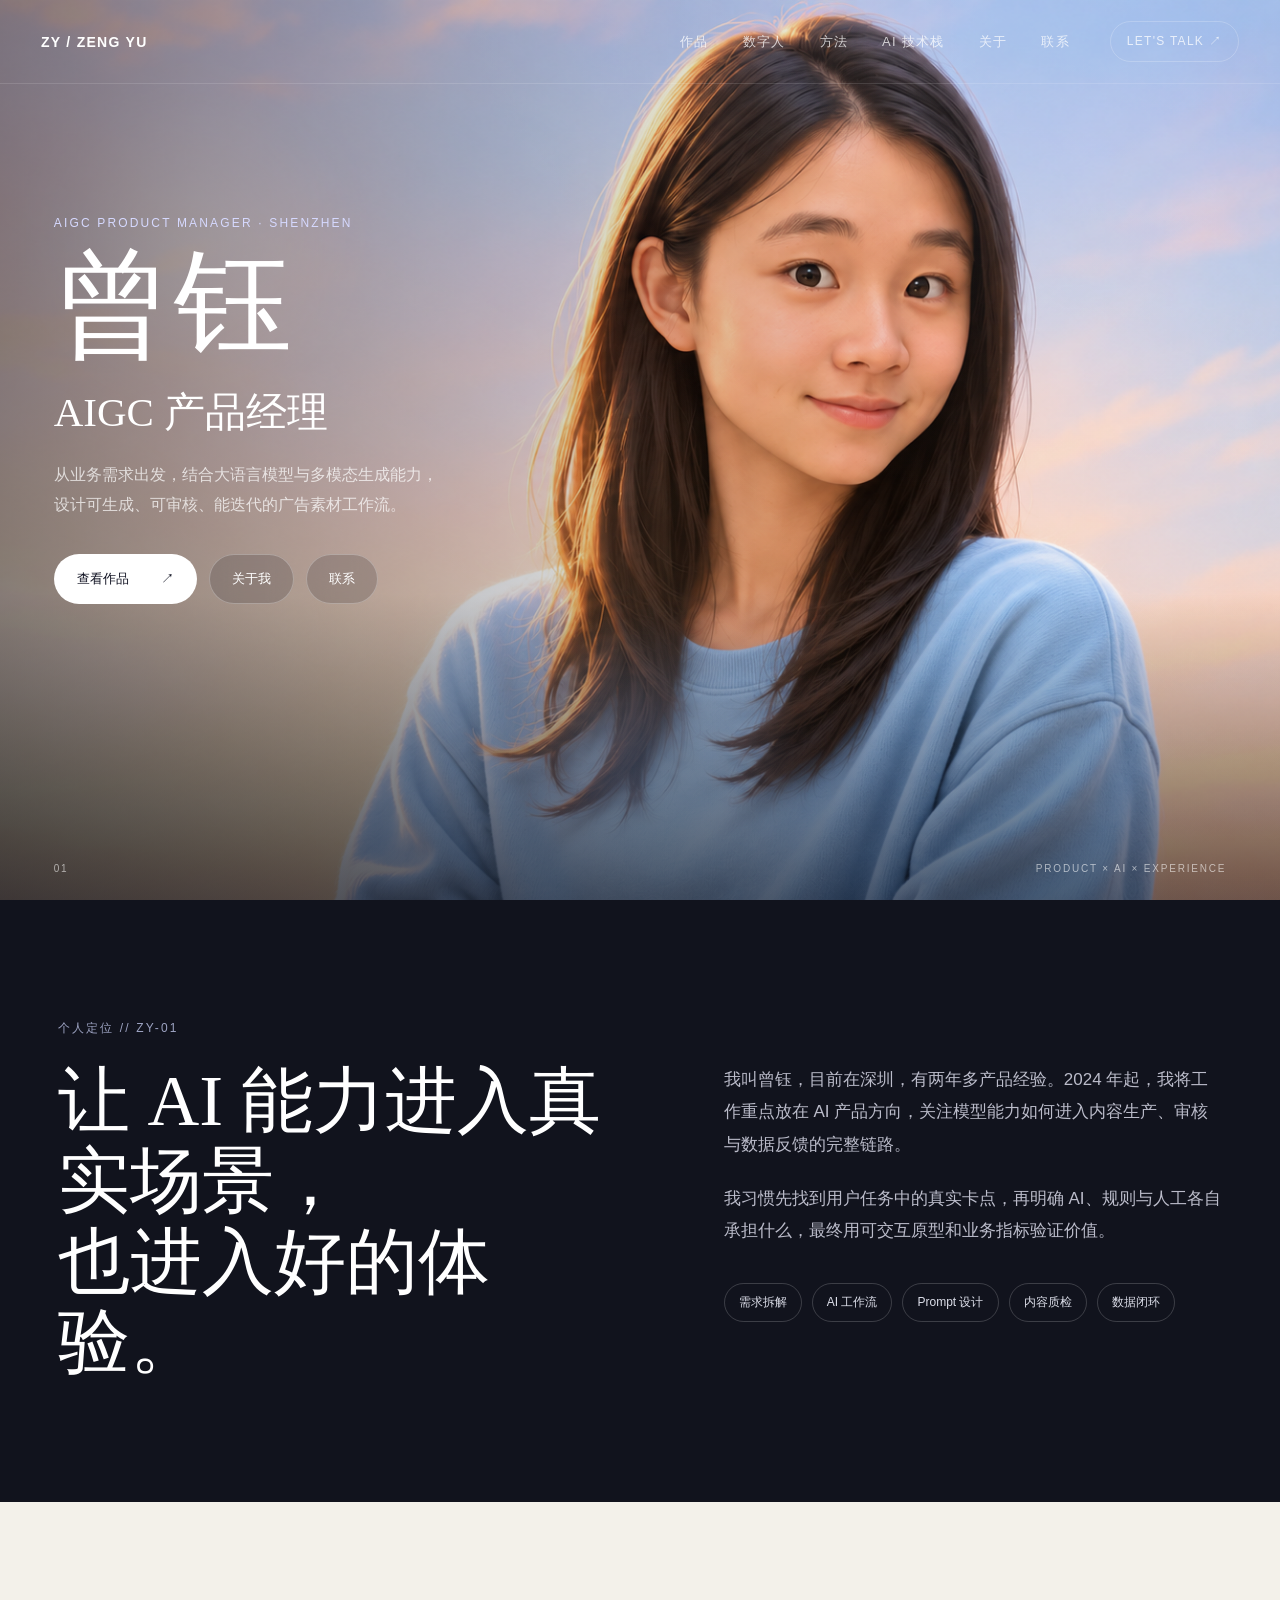
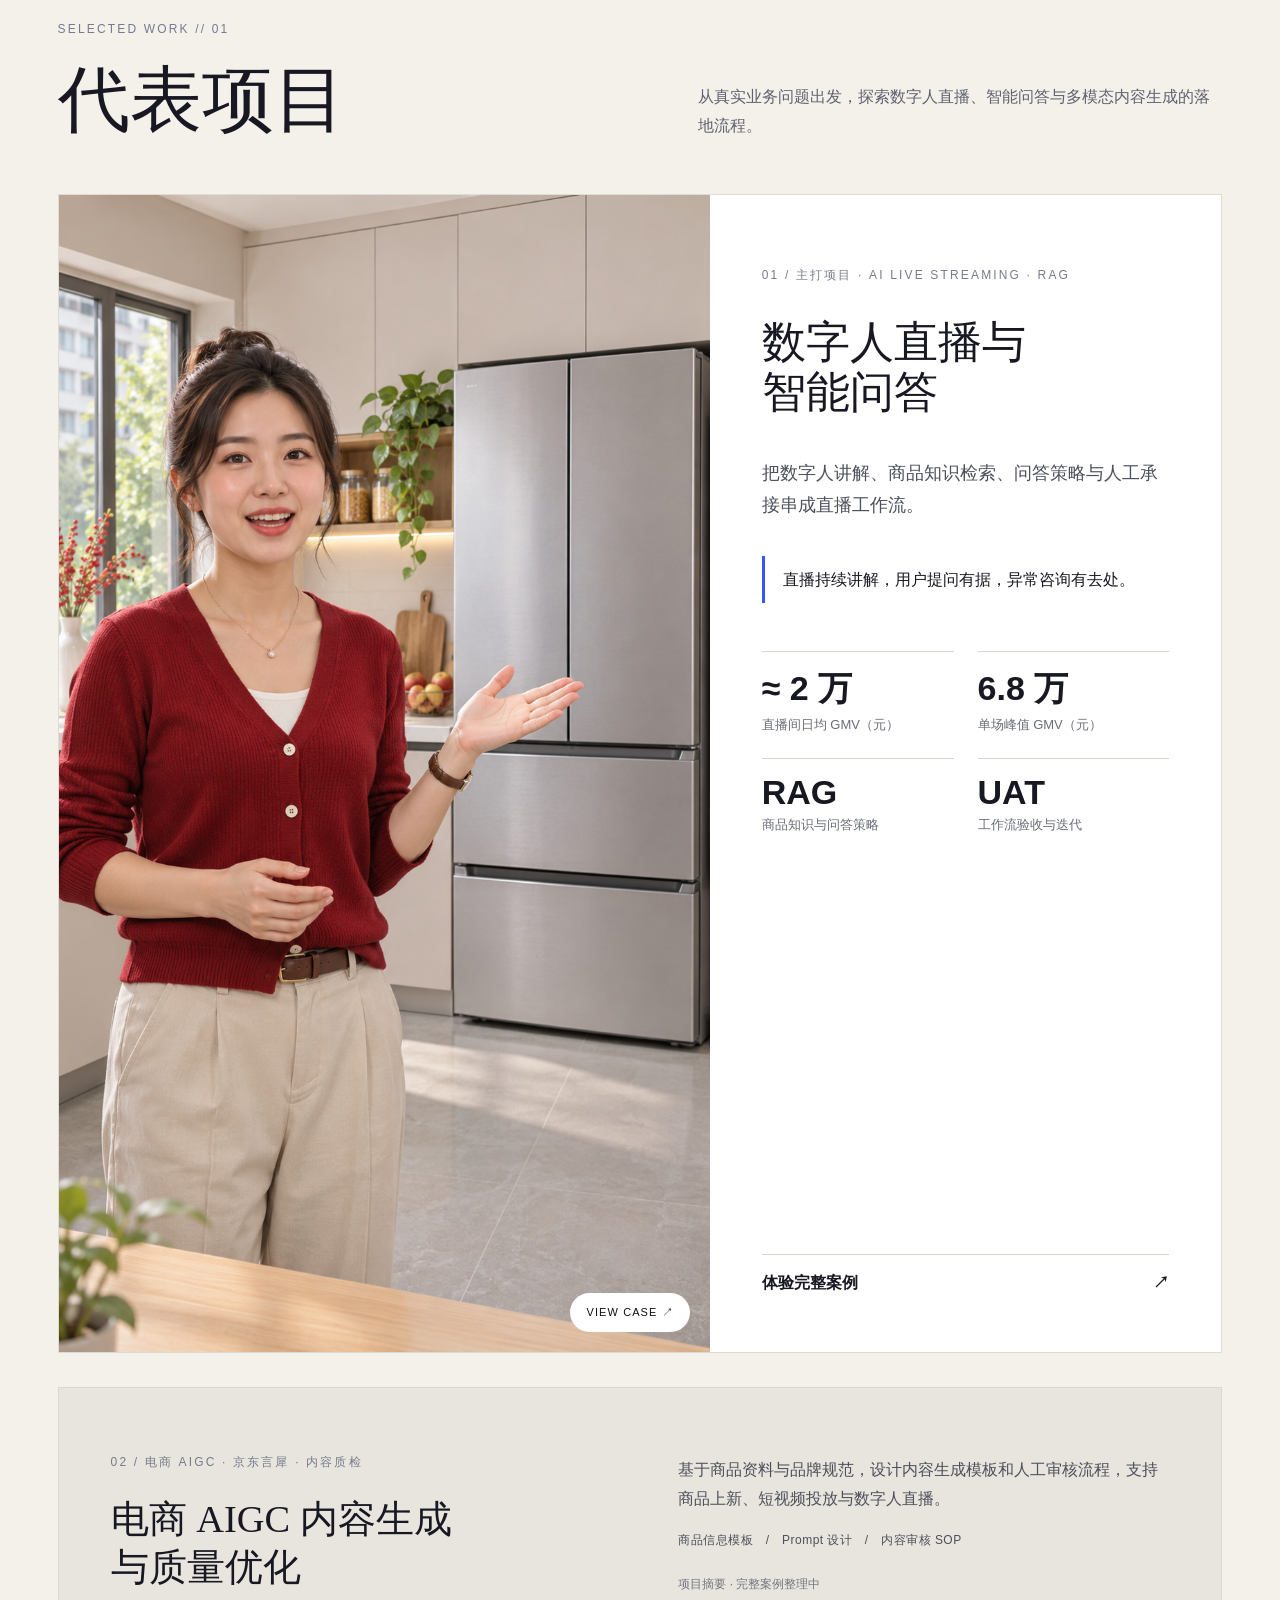
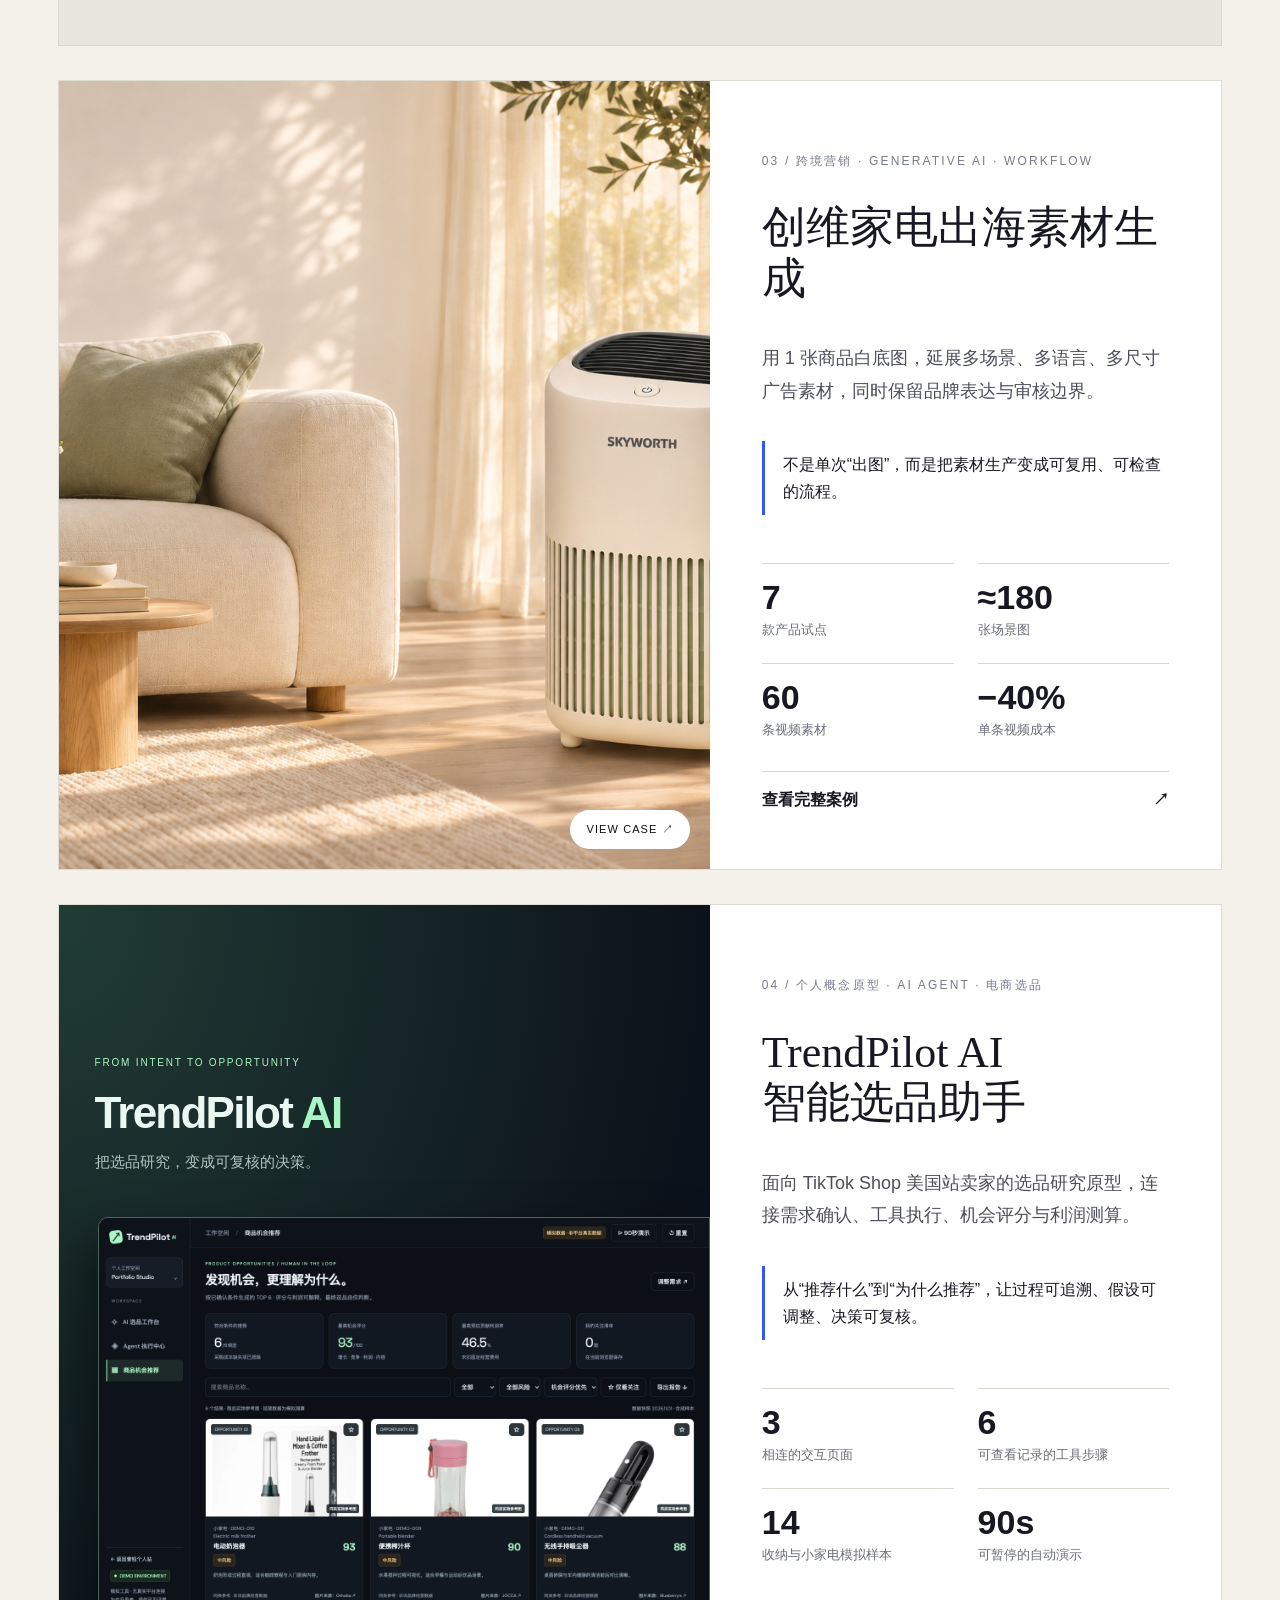
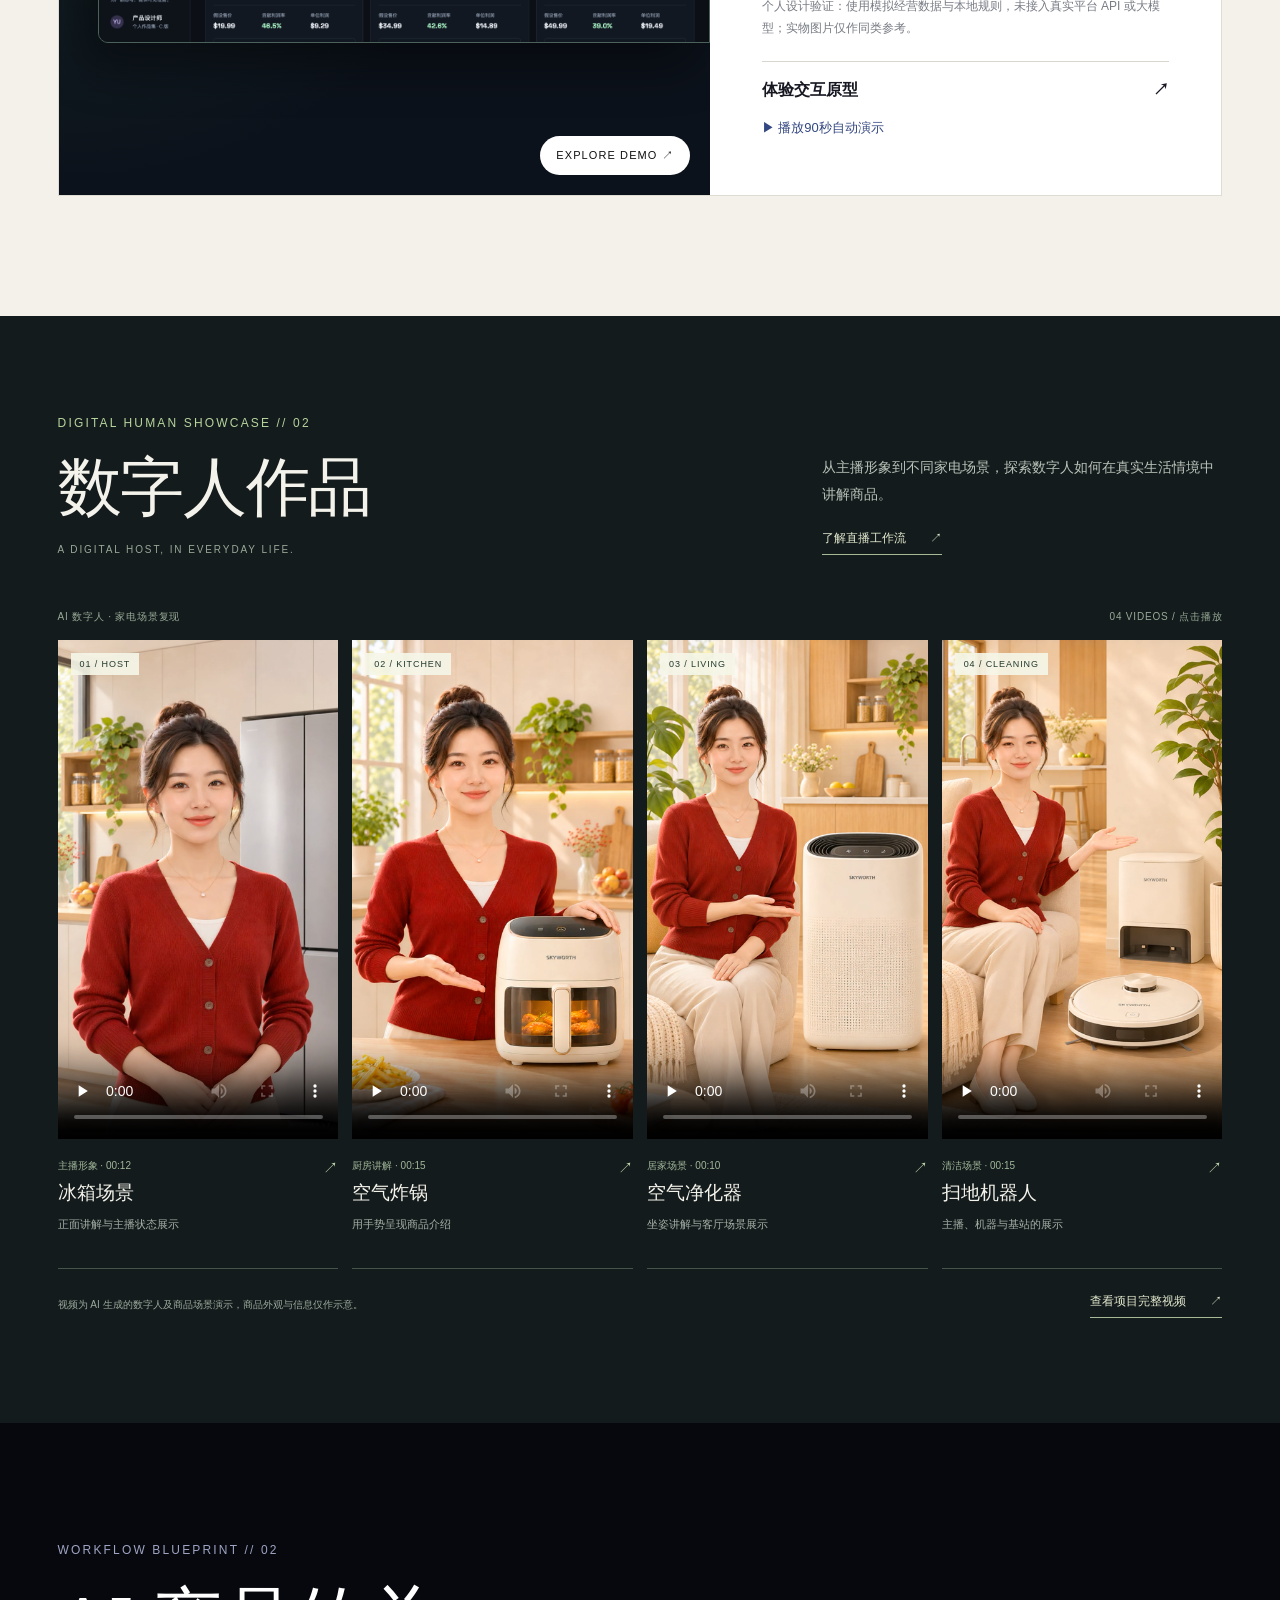
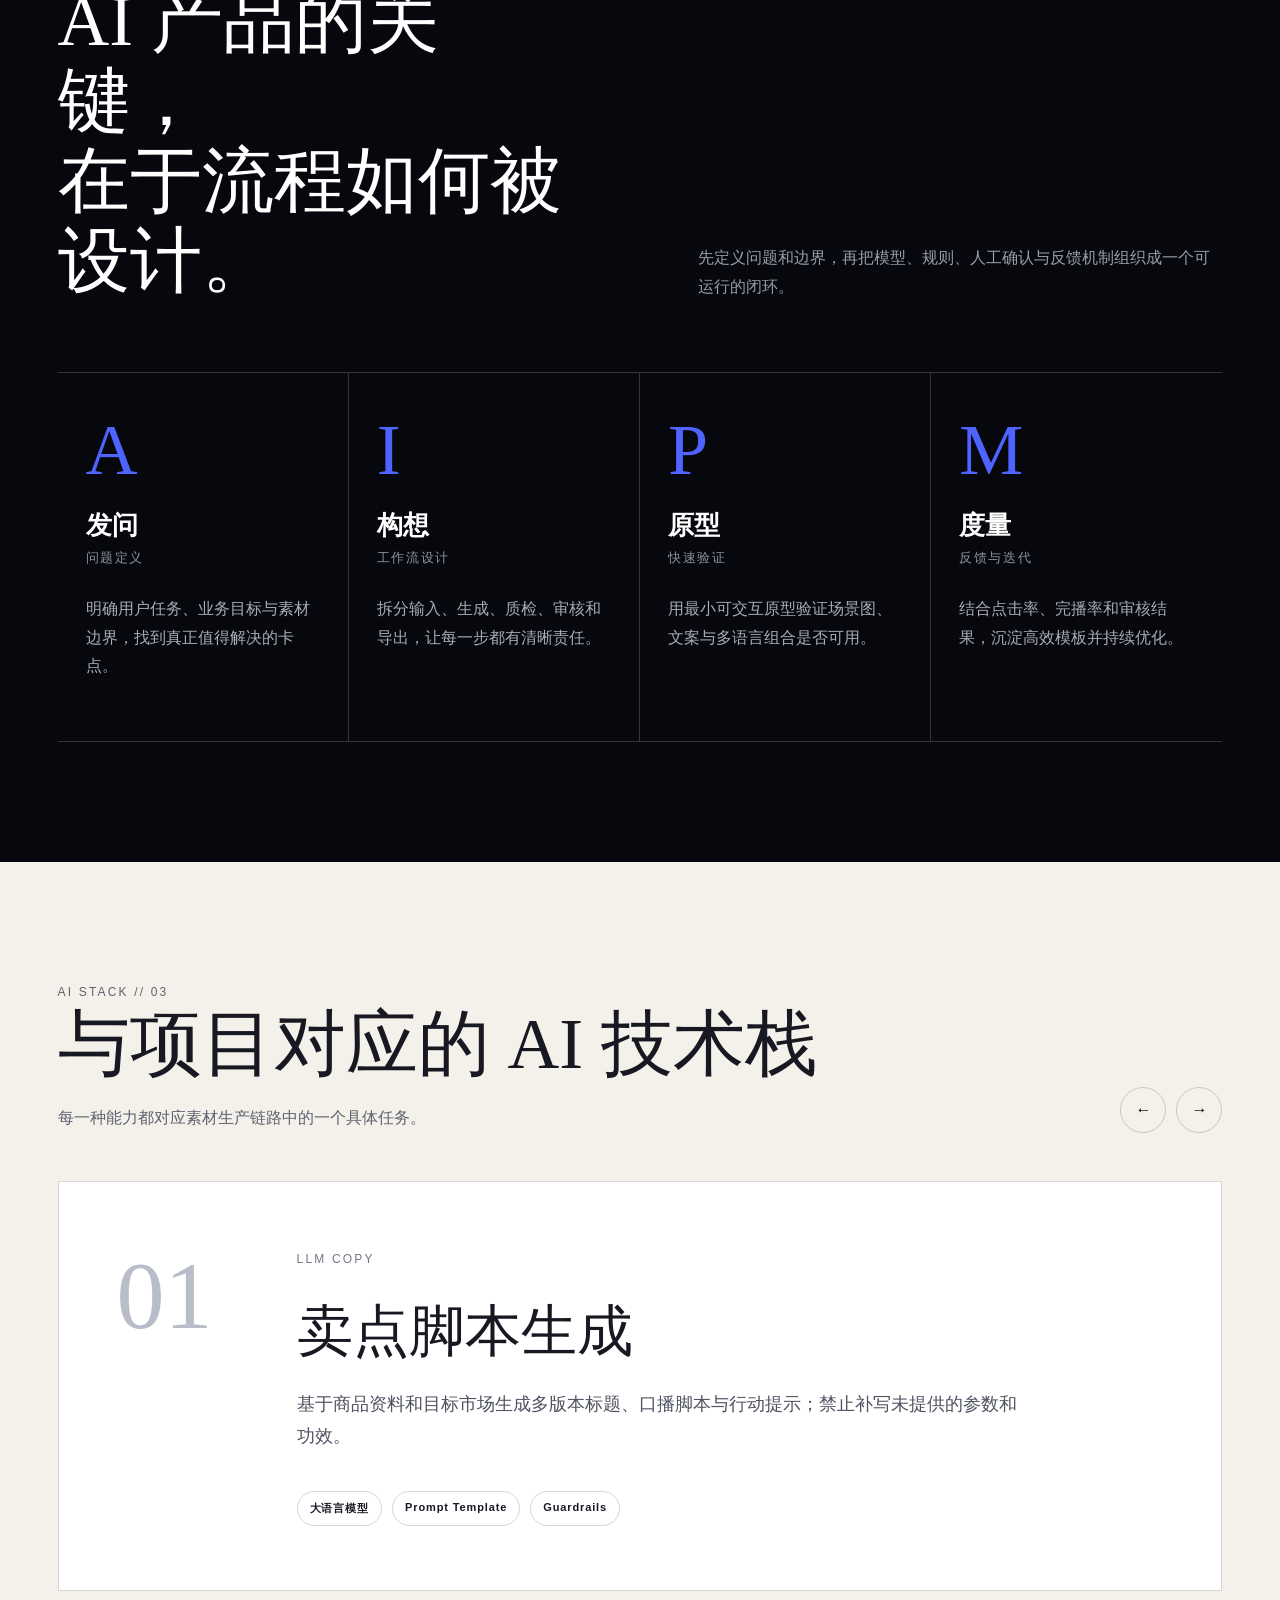
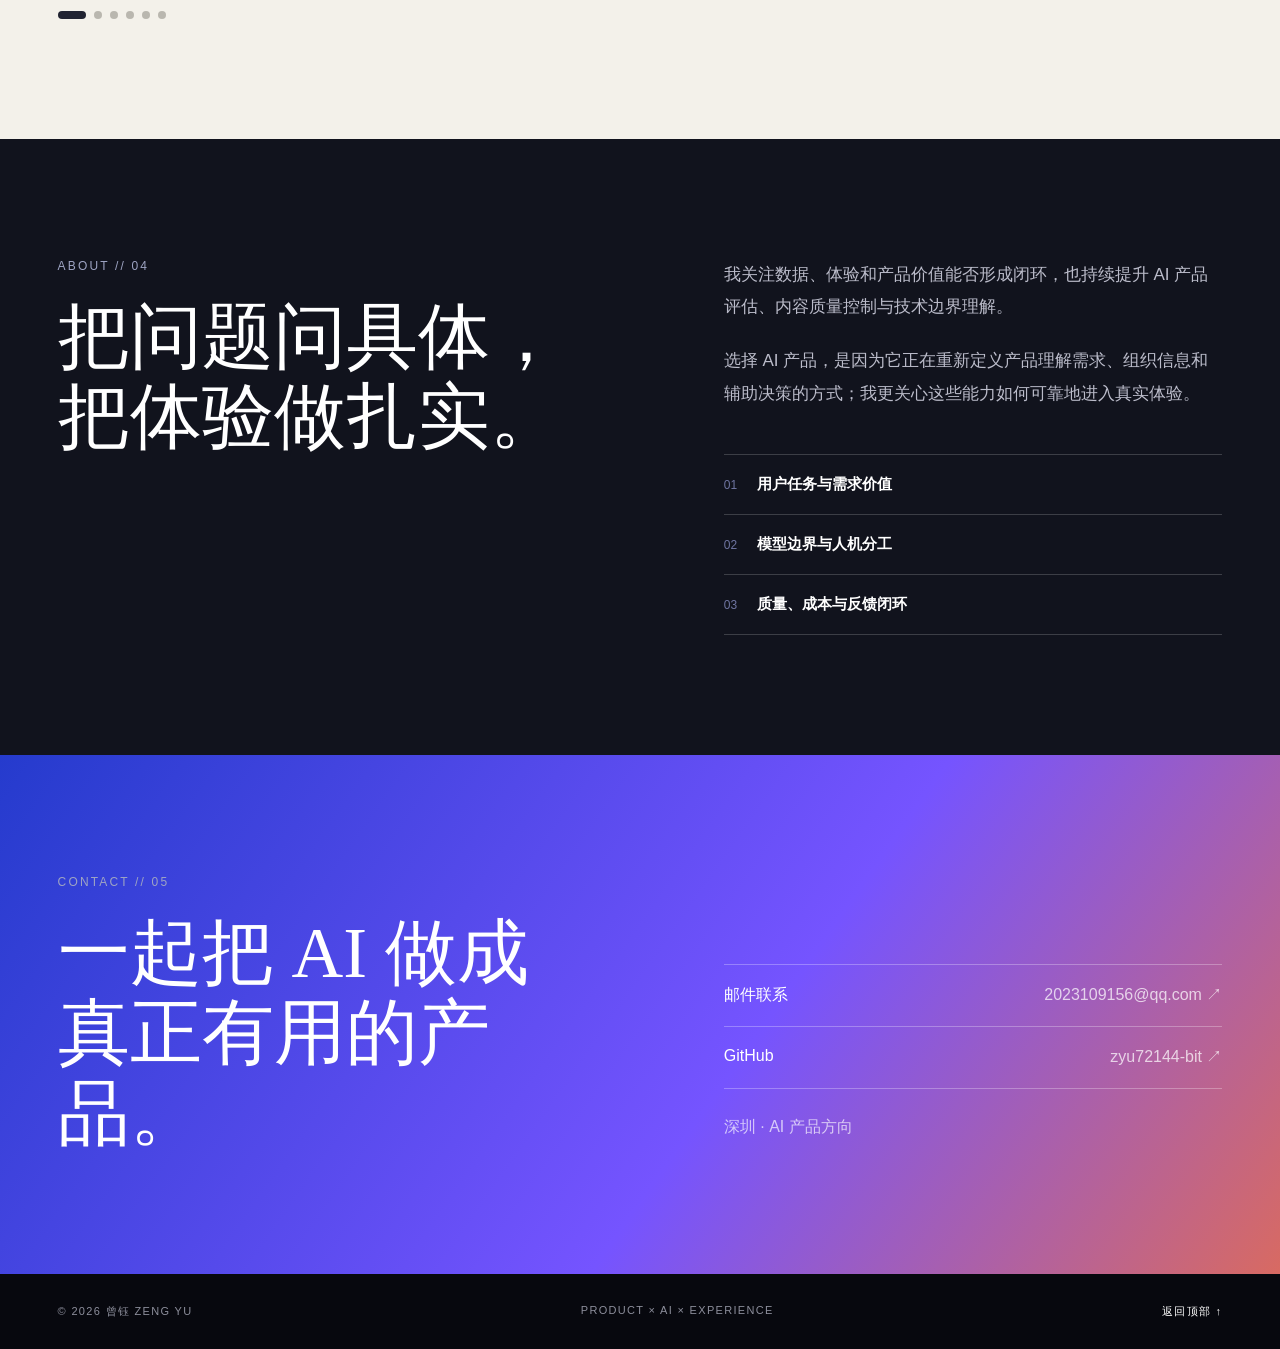
==== commit 3de7c130: "Add TrendPilot AI portfolio project and interactive demo" ====
--- a/index.html
+++ b/index.html
@@ -7,6 +7,7 @@
   <title>曾钰 Zeng Yu / AIGC 产品经理</title>
   <link rel="stylesheet" href="site.css">
   <link rel="stylesheet" href="digital-showcase.css">
+  <link rel="stylesheet" href="trendpilot-project.css">
 </head>
 <body>
   <a class="skip-link" href="#main">跳到正文</a>
@@ -115,6 +116,29 @@
             <a class="text-link" href="projects/skyworth-ai-ad-generation/">查看完整案例 <span>↗</span></a>
           </div>
         </article>
+
+        <article class="project-feature project-trendpilot" id="trendpilot" aria-labelledby="trendpilot-title">
+          <a class="project-image trendpilot-image" href="projects/trendpilot/" aria-label="体验 TrendPilot AI 智能选品原型">
+            <div class="trendpilot-visual-title"><small>FROM INTENT TO OPPORTUNITY</small><strong>TrendPilot <em>AI</em></strong><p>把选品研究，变成可复核的决策。</p></div>
+            <img src="projects/trendpilot/cover.png" alt="TrendPilot AI 小家电选品推荐界面，展示实物参考图、机会评分和模拟利润">
+            <span>EXPLORE DEMO ↗</span>
+          </a>
+          <div class="project-copy">
+            <p class="project-meta">04 / 个人概念原型 · AI AGENT · 电商选品</p>
+            <h3 id="trendpilot-title">TrendPilot AI<br>智能选品助手</h3>
+            <p class="project-lead">面向 TikTok Shop 美国站卖家的选品研究原型，连接需求确认、工具执行、机会评分与利润测算。</p>
+            <p class="project-thesis">从“推荐什么”到“为什么推荐”，让过程可追溯、假设可调整、决策可复核。</p>
+            <dl class="project-stats">
+              <div><dt>3</dt><dd>相连的交互页面</dd></div>
+              <div><dt>6</dt><dd>可查看记录的工具步骤</dd></div>
+              <div><dt>14</dt><dd>收纳与小家电模拟样本</dd></div>
+              <div><dt>90s</dt><dd>可暂停的自动演示</dd></div>
+            </dl>
+            <p class="trendpilot-boundary">个人设计验证：使用模拟经营数据与本地规则，未接入真实平台 API 或大模型；实物图片仅作同类参考。</p>
+            <a class="text-link" href="projects/trendpilot/">体验交互原型 <span>↗</span></a>
+            <a class="trendpilot-tour" href="projects/trendpilot/?tour=1">▶ 播放90秒自动演示</a>
+          </div>
+        </article>
       </div>
     </section>
 
--- a/trendpilot-project.css
+++ b/trendpilot-project.css
@@ -0,0 +1 @@
+.project-trendpilot{margin-top:34px}.project-trendpilot .trendpilot-image{min-height:620px;display:flex;flex-direction:column;justify-content:center;background:radial-gradient(ellipse at top left,#213c35,#0c121b 70%);padding:45px 0;gap:30px}.trendpilot-visual-title{padding:0 36px;color:#eaf8f1}.trendpilot-visual-title small{display:block;color:#aaf5c5;font-size:10px;letter-spacing:.18em}.trendpilot-visual-title strong{display:block;font-size:44px;margin:20px 0 12px;letter-spacing:-.04em}.trendpilot-visual-title em{font-style:normal;color:#aaf5c5}.trendpilot-visual-title p{font-size:15px;color:#b5c6c1}.project-trendpilot .trendpilot-image img{height:auto;width:94%;align-self:flex-end;object-fit:contain;box-shadow:-15px 20px 50px #0007;border:1px solid #4b6159;border-radius:10px 0 0 10px}.trendpilot-boundary{font-size:12px;line-height:1.8;color:#777b83;margin:0 0 22px}.trendpilot-tour{display:inline-block;margin-top:18px;font-size:13px;color:#334780}.trendpilot-tour:hover{text-decoration:underline}@media(max-width:900px){.project-trendpilot .trendpilot-image{min-height:0;padding:38px 0 70px}.trendpilot-visual-title strong{font-size:38px}}
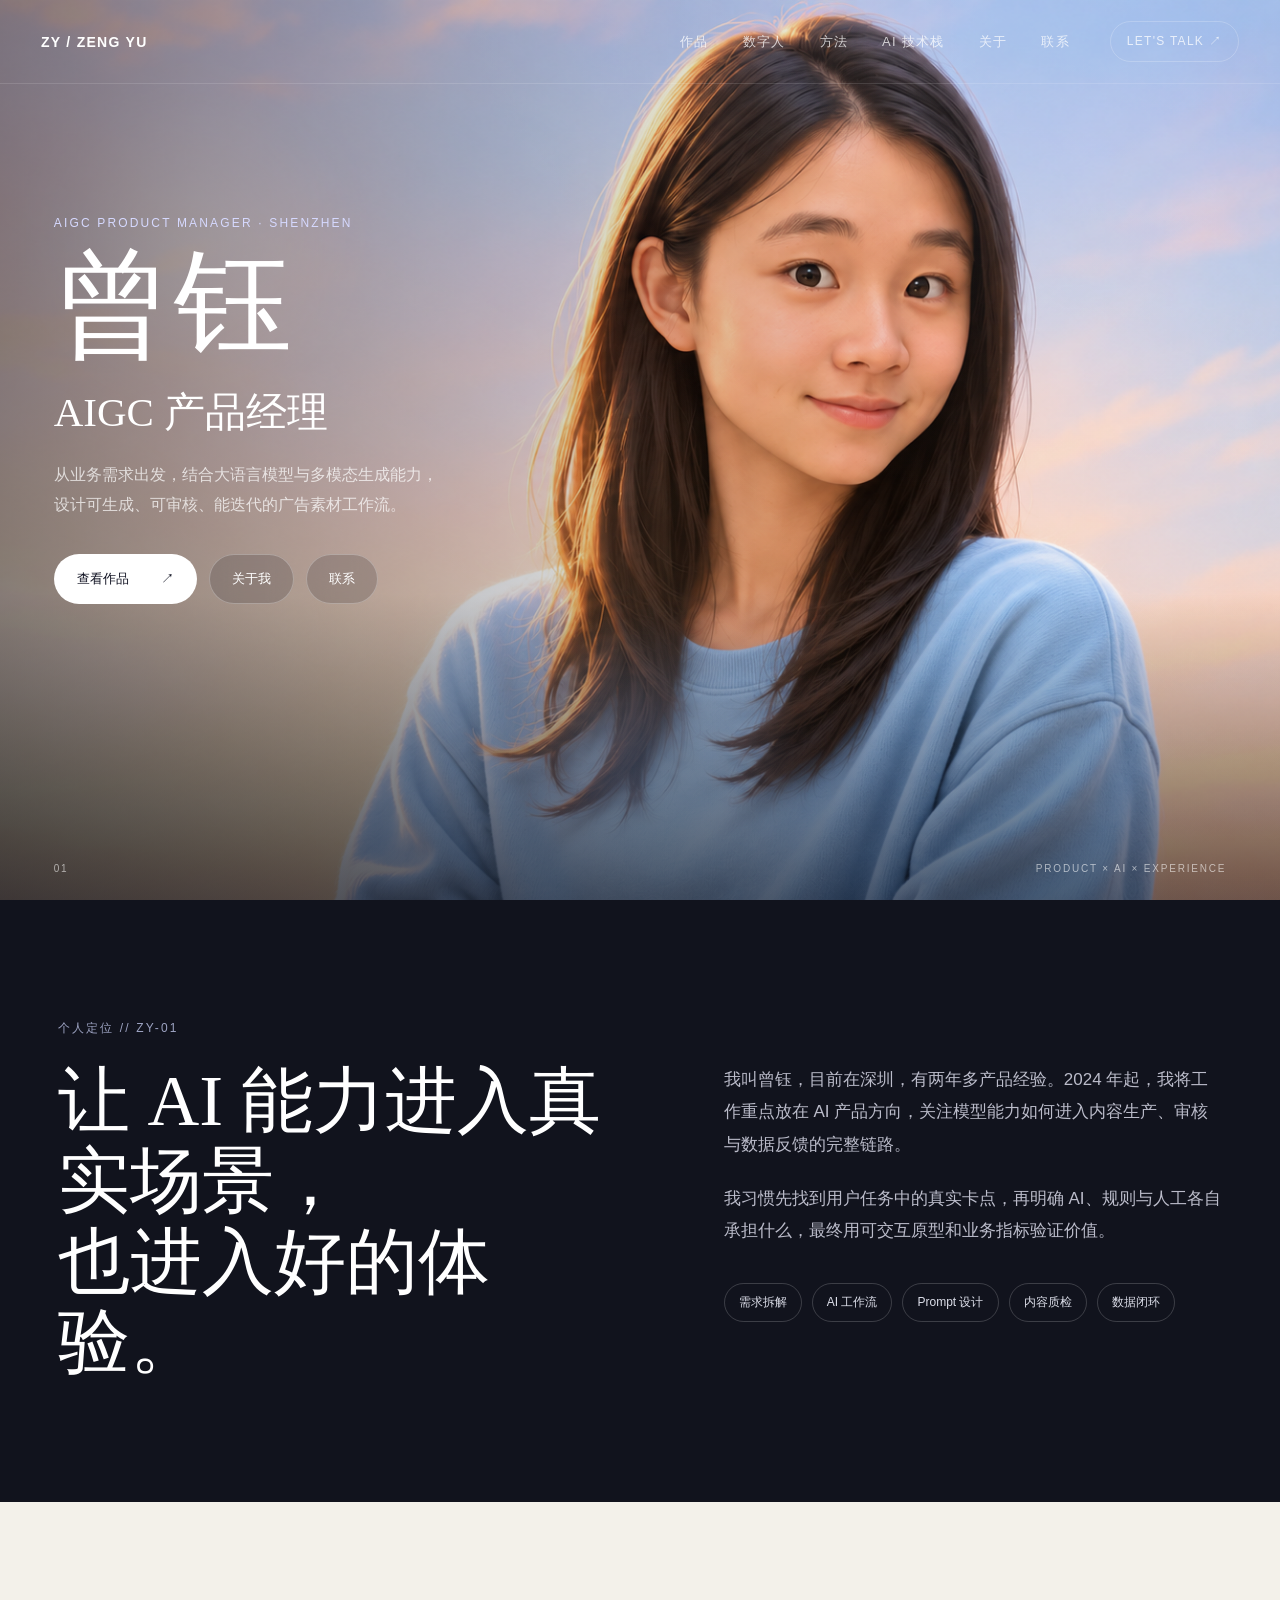
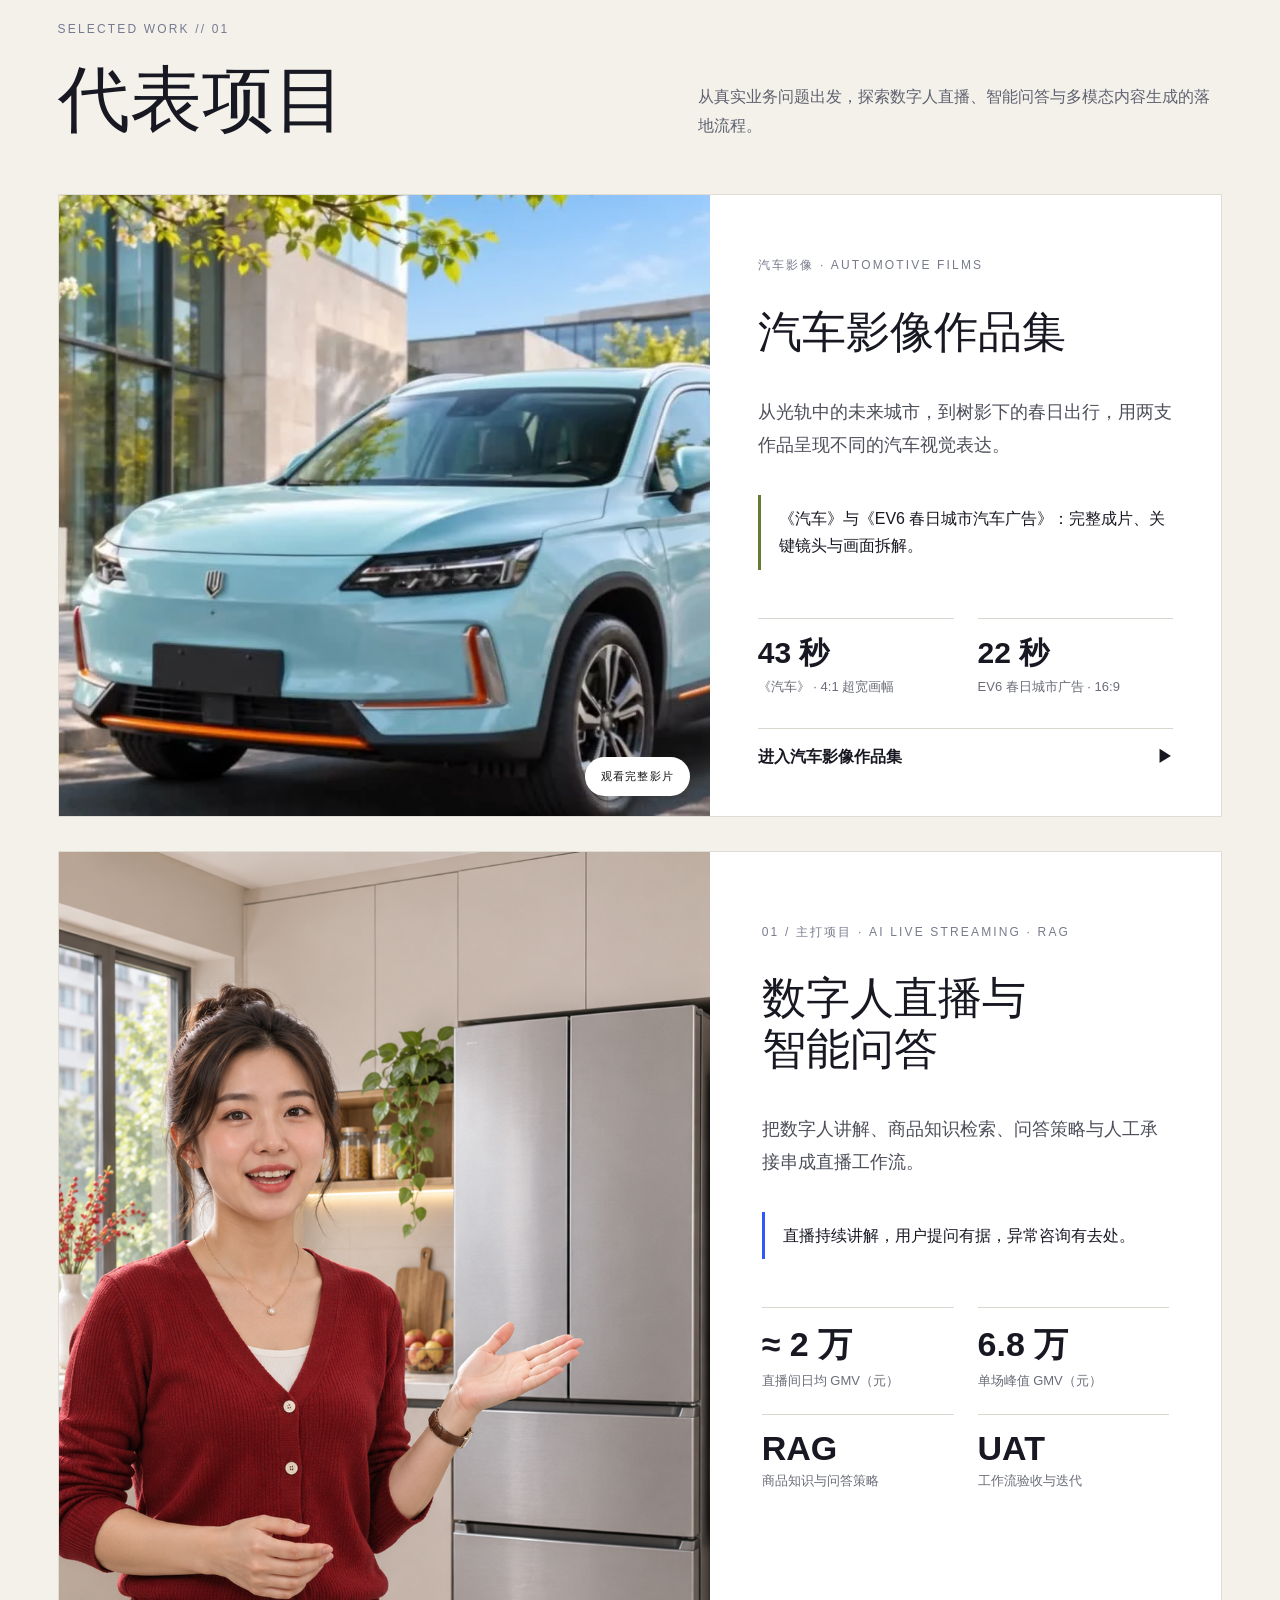
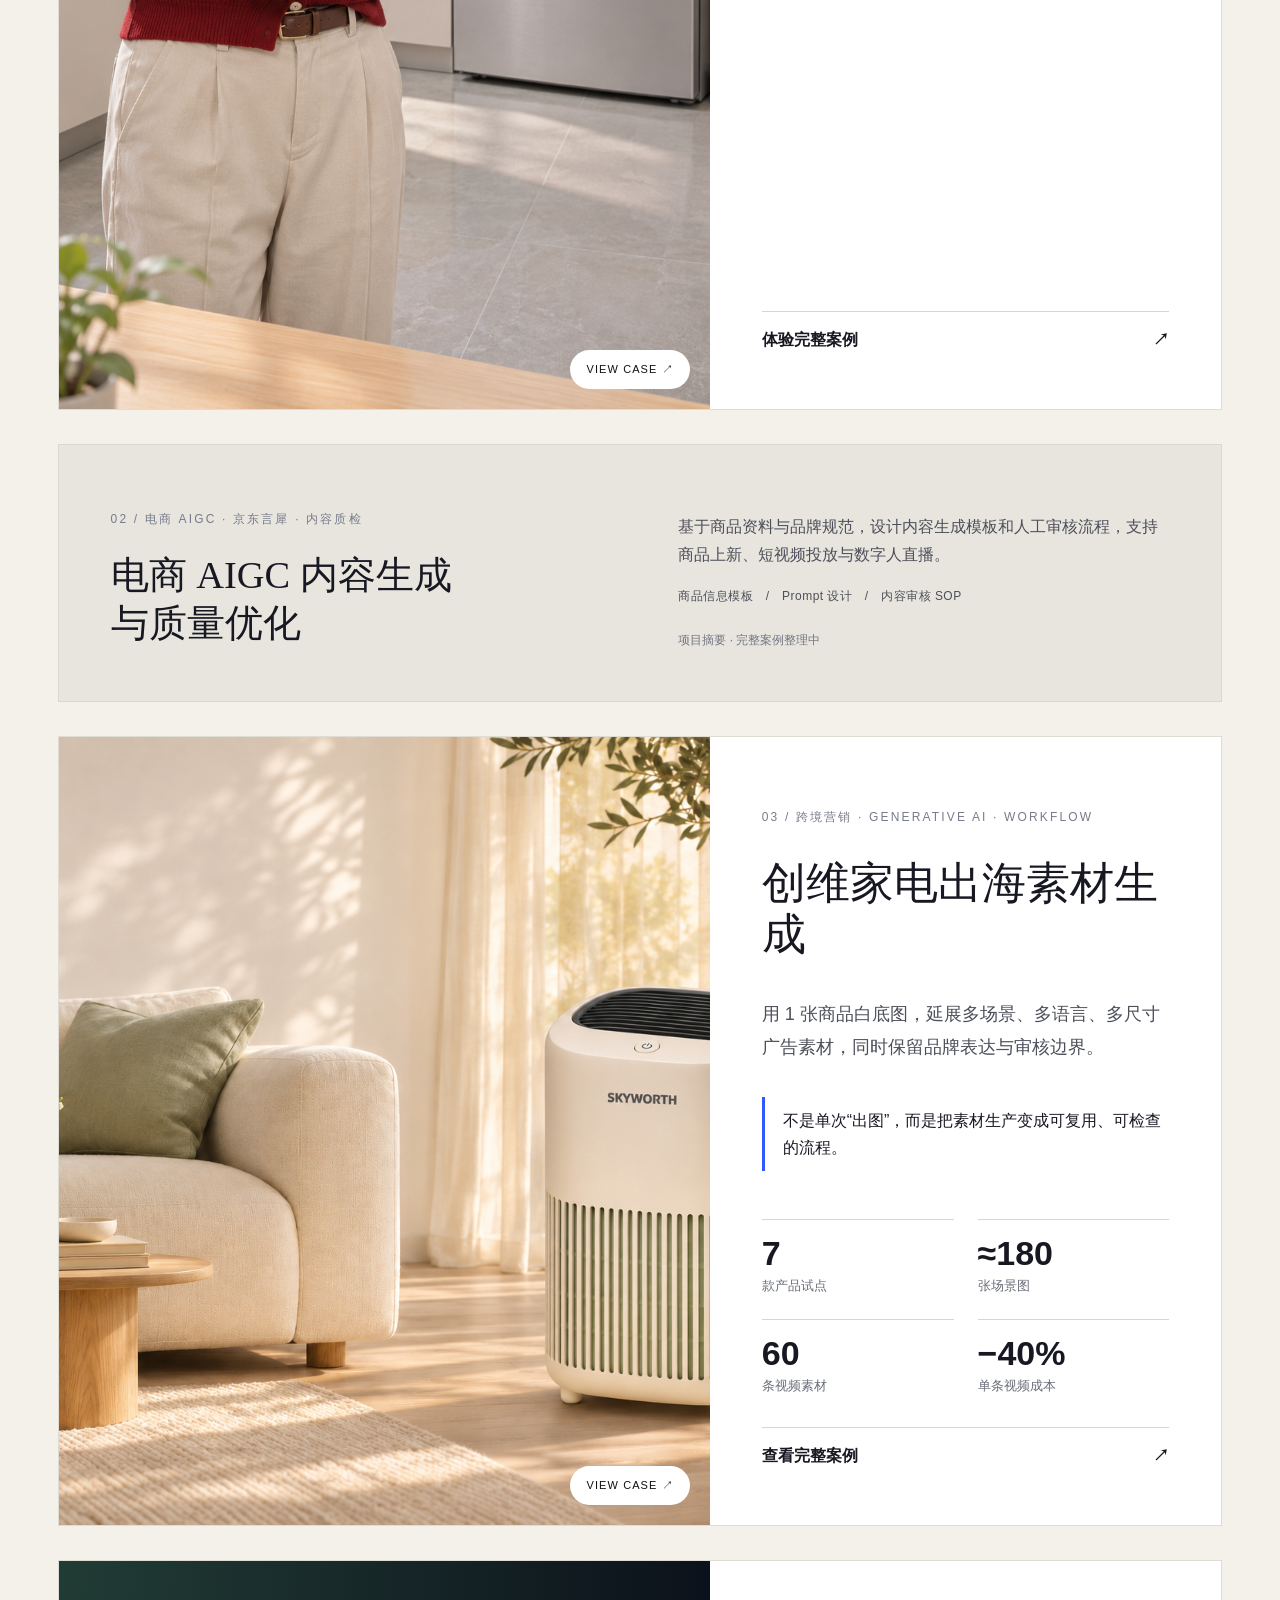
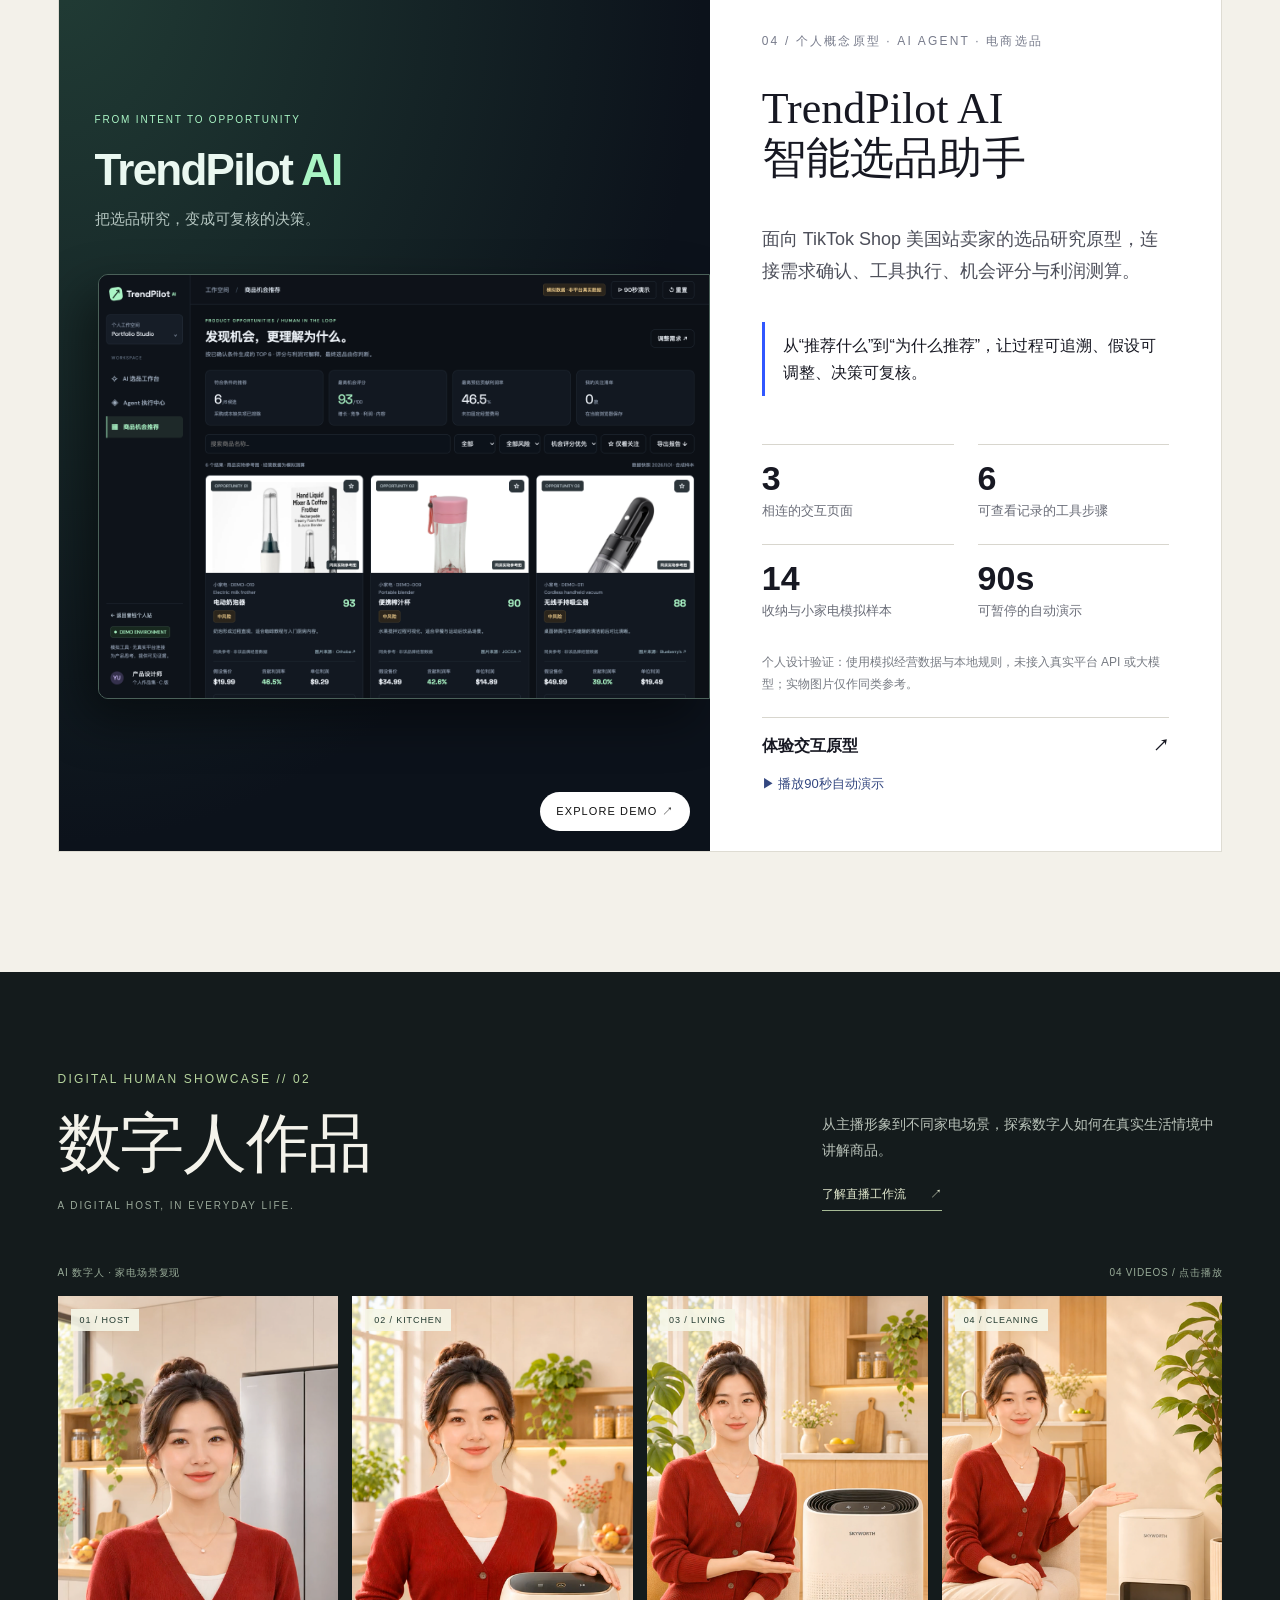
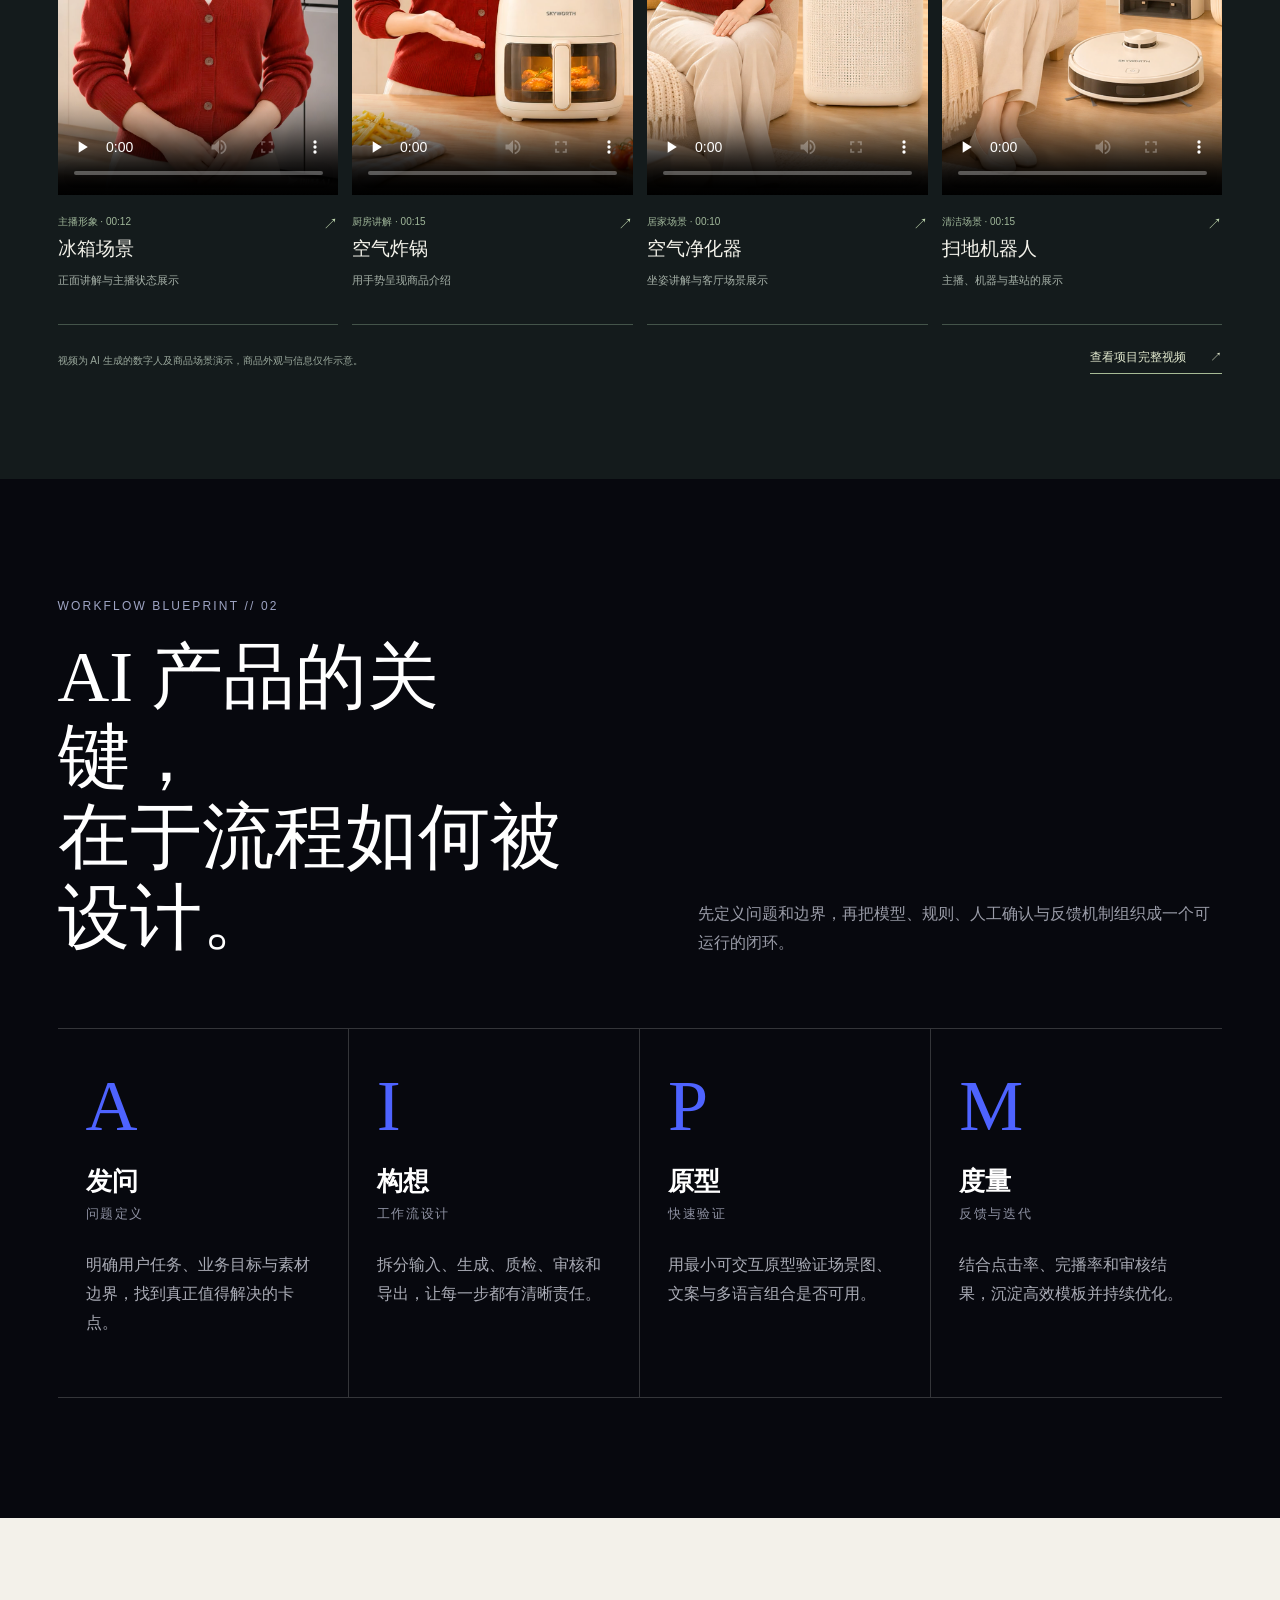
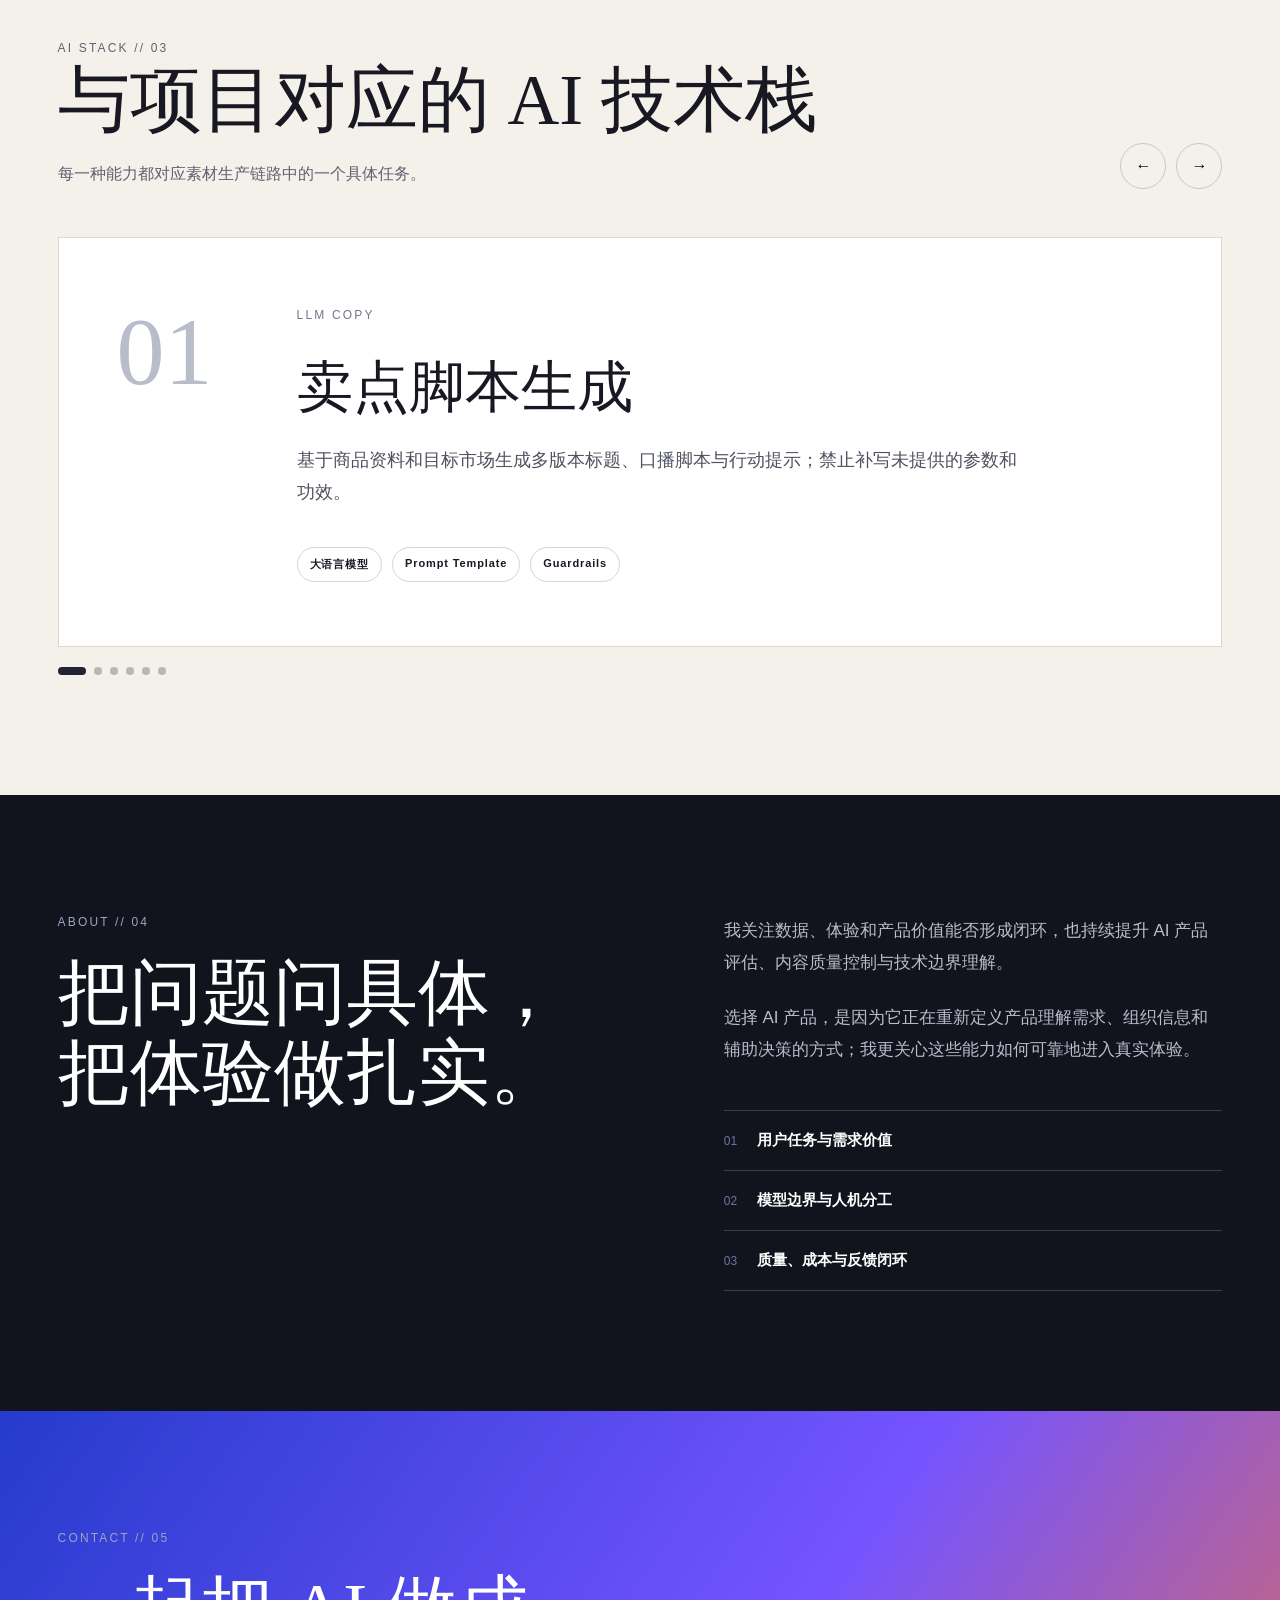
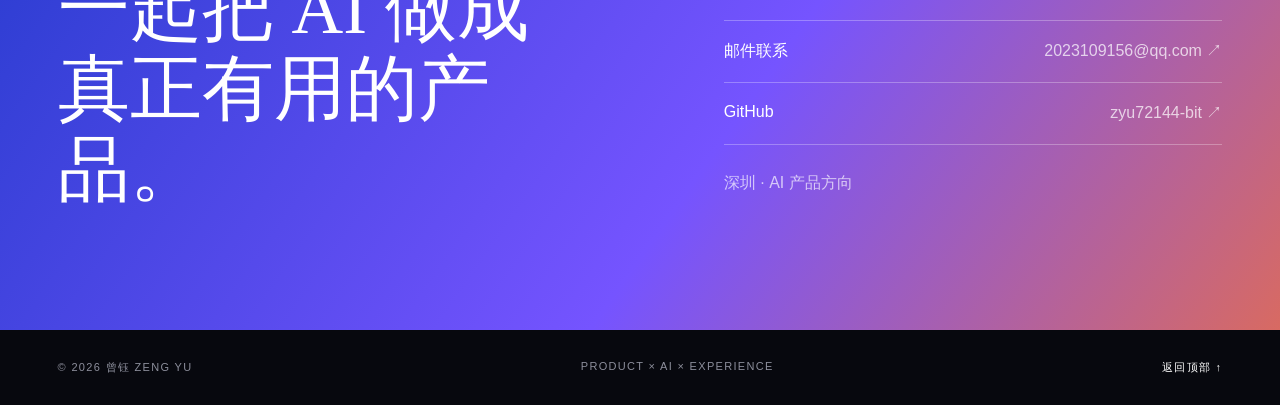
==== commit 01dc9124: "Add automotive video portfolio and homepage entry" ====
--- a/index.html
+++ b/index.html
@@ -8,6 +8,7 @@
   <link rel="stylesheet" href="site.css">
   <link rel="stylesheet" href="digital-showcase.css">
   <link rel="stylesheet" href="trendpilot-project.css">
+  <link rel="stylesheet" href="automotive-project.css">
 </head>
 <body>
   <a class="skip-link" href="#main">跳到正文</a>
@@ -72,6 +73,24 @@
           <p>从真实业务问题出发，探索数字人直播、智能问答与多模态内容生成的落地流程。</p>
         </div>
 
+        <article class="project-feature project-automotive" id="automotive-films" aria-labelledby="automotive-title">
+          <a class="project-image automotive-image" href="projects/automotive-portfolio/" aria-label="打开汽车影像作品集，观看两支完整视频">
+            <img src="projects/automotive-portfolio/assets/ev6-spring-0.webp" alt="视频原帧：浅蓝色 EV6 在春日城市街道上" loading="lazy">
+            <span>观看完整影片</span>
+          </a>
+          <div class="project-copy">
+            <p class="project-meta">汽车影像 · AUTOMOTIVE FILMS</p>
+            <h3 id="automotive-title">汽车影像作品集</h3>
+            <p class="project-lead">从光轨中的未来城市，到树影下的春日出行，用两支作品呈现不同的汽车视觉表达。</p>
+            <p class="project-thesis">《汽车》与《EV6 春日城市汽车广告》：完整成片、关键镜头与画面拆解。</p>
+            <dl class="project-stats">
+              <div><dt>43 秒</dt><dd>《汽车》 · 4:1 超宽画幅</dd></div>
+              <div><dt>22 秒</dt><dd>EV6 春日城市广告 · 16:9</dd></div>
+            </dl>
+            <a class="text-link" href="projects/automotive-portfolio/">进入汽车影像作品集 <span aria-hidden="true">▶</span></a>
+          </div>
+        </article>
+
         <article class="project-feature project-live">
           <a class="project-image project-live-image" href="projects/digital-human-live/" aria-label="打开数字人直播与智能问答项目">
             <img src="projects/digital-human-live/cover.png" alt="数字人主播在家电场景中的示意形象">
--- a/automotive-project.css
+++ b/automotive-project.css
@@ -0,0 +1 @@
+.project-automotive{margin-bottom:34px}.project-automotive .automotive-image{min-height:500px;background:#122017}.project-automotive .automotive-image img{object-position:58% center}.project-automotive .project-copy{padding:48px}.project-automotive .project-thesis{border-left-color:#657b31}.project-automotive .project-stats dt{font-size:30px}@media(max-width:900px){.project-automotive .automotive-image{min-height:0;aspect-ratio:16/9}.project-automotive .project-copy{padding:34px}}@media(max-width:600px){.project-automotive .project-copy{padding:30px 26px}.project-automotive .project-stats dt{font-size:26px}}
